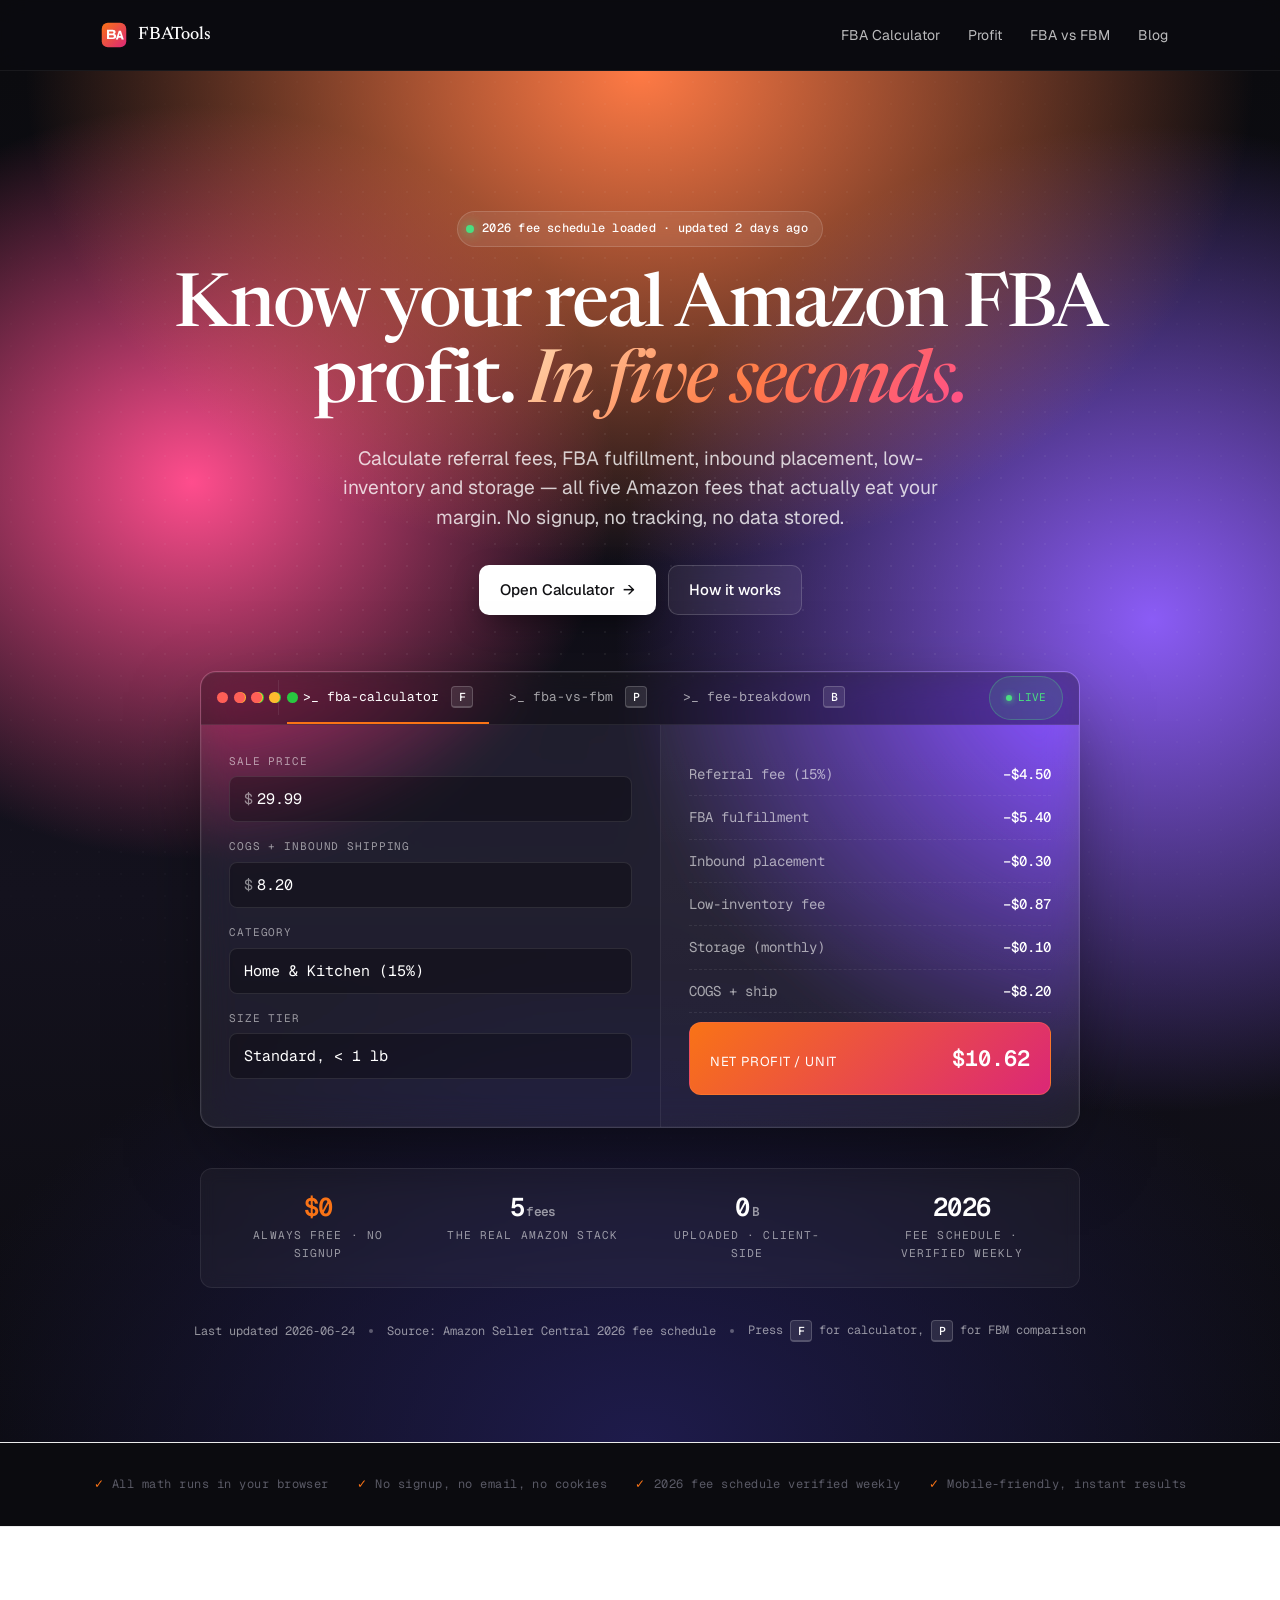
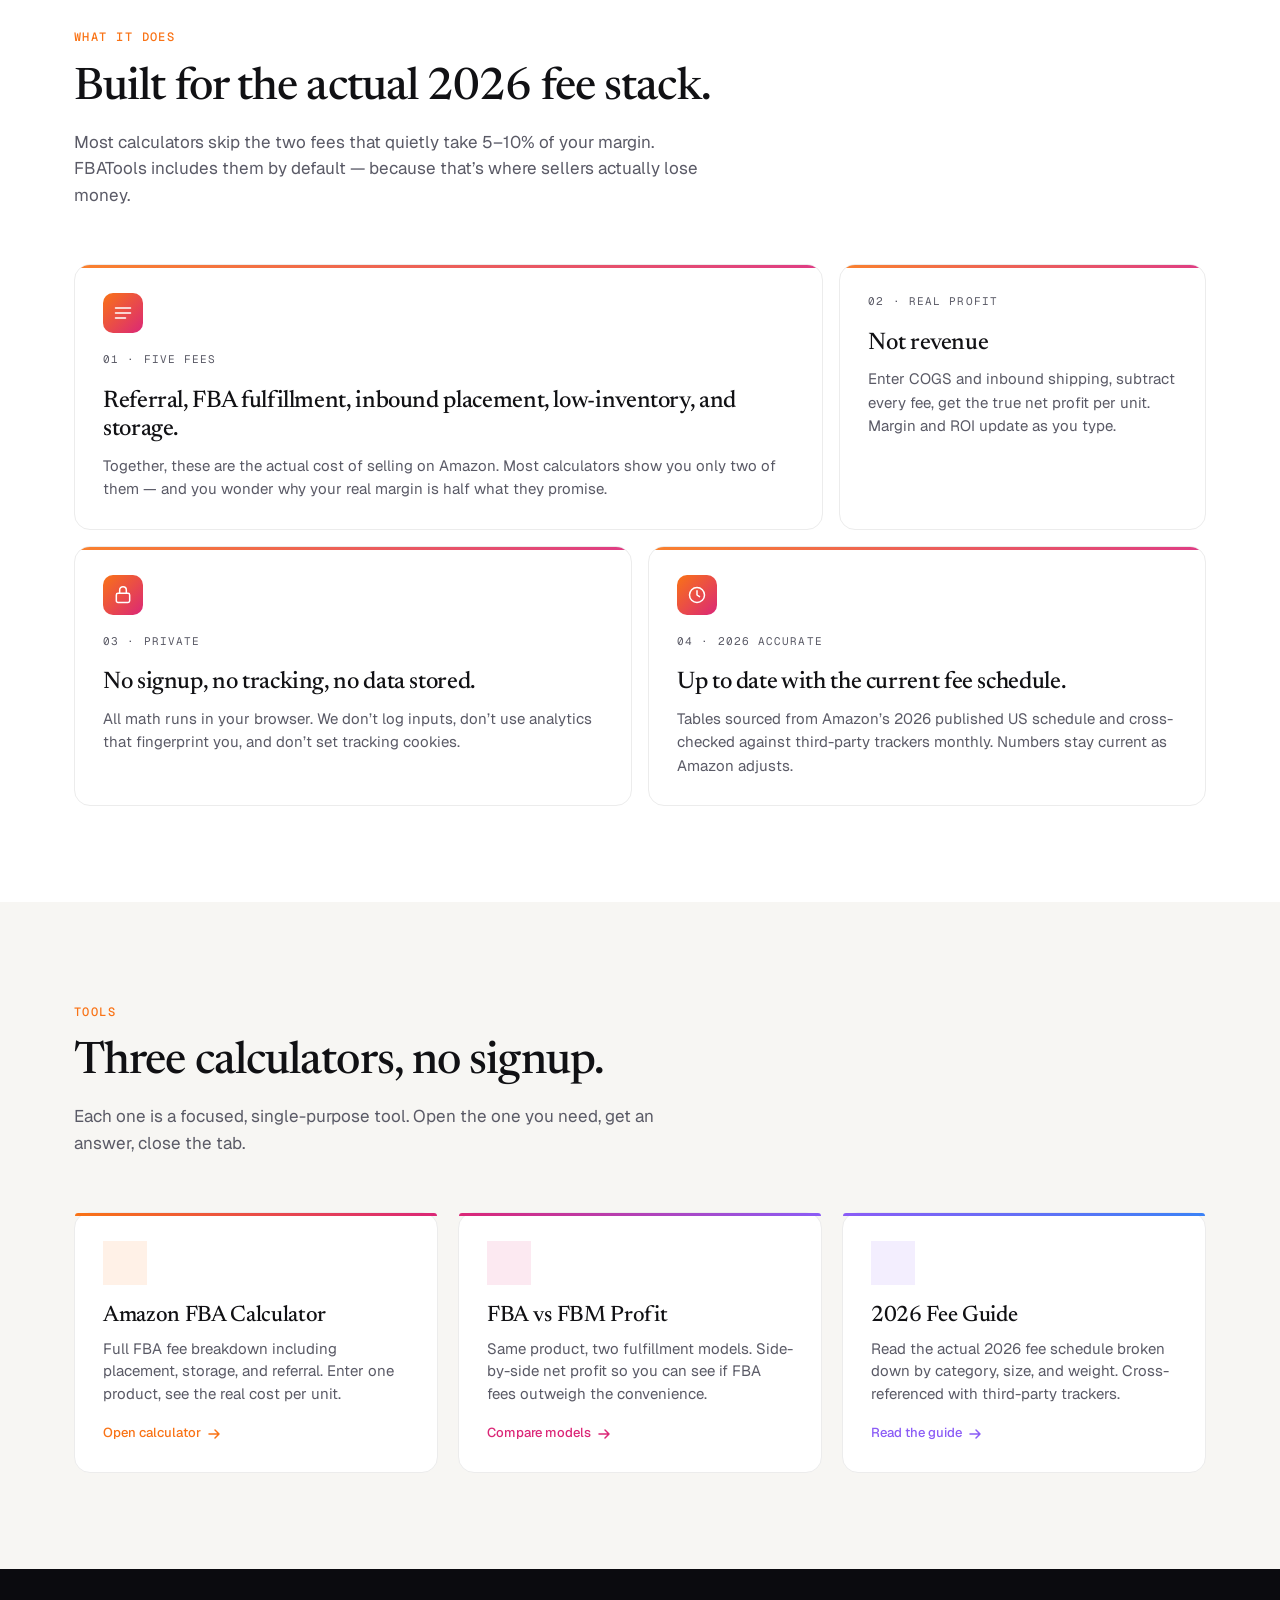
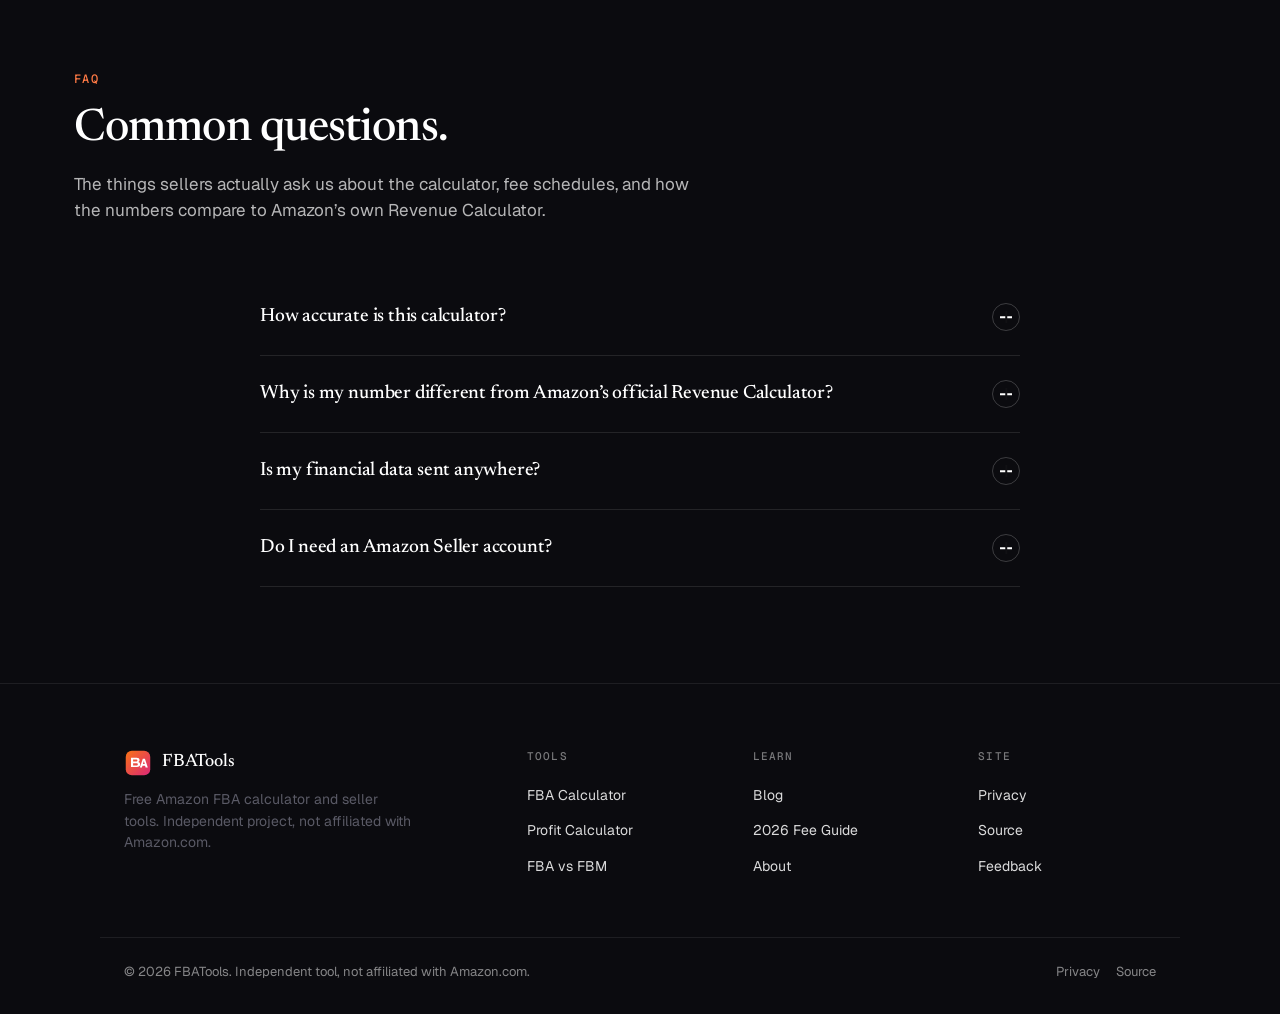
==== index.html @ 4d778ef4 "home v4: tabbed hero demo (F/P/B shortcuts), kbd badges, hero stats, hover tilt" ====
﻿<!doctype html>
<html lang="en">
<head>
<meta charset="utf-8" />
<meta name="viewport" content="width=device-width, initial-scale=1, viewport-fit=cover" />
<title>FBATools &mdash; Free Amazon FBA Calculator &amp; Seller Tools (2026)</title>
<meta name="description" content="Free Amazon FBA calculator for Amazon sellers. Calculate FBA fees, referral fees, placement fees, low-inventory fees, storage fees and net profit in seconds. Updated for 2026 fee rules." />
<meta name="keywords" content="amazon fba calculator, fba profit calculator, amazon seller fees, fba fee calculator, amazon referral fee, fba storage fee, fba inbound placement fee, fba low inventory fee, 2026" />
<link rel="canonical" href="https://fbatools.zh.kg/" />
<meta property="og:title" content="FBATools &mdash; Free Amazon FBA Calculator 2026" />
<meta property="og:description" content="Calculate FBA fees, referral fees, storage fees, profit margins and ROI. Updated for 2026." />
<meta property="og:type" content="website" />
<meta property="og:url" content="https://fbatools.zh.kg/" />
<meta property="og:site_name" content="FBATools" />
<meta name="twitter:card" content="summary_large_image" />
<link rel="icon" type="image/svg+xml" href="/assets/images/favicon.svg" />
<link rel="preconnect" href="https://fonts.googleapis.com" />
<link rel="preconnect" href="https://fonts.gstatic.com" crossorigin />
<link rel="stylesheet" href="https://fonts.googleapis.com/css2?family=Newsreader:ital,opsz,wght@0,6..72,400;0,6..72,500;0,6..72,600;1,6..72,400;1,6..72,500&family=Geist:wght@400;500;600&family=Geist+Mono:wght@400;500&display=swap" />
<link rel="stylesheet" href="/assets/css/site.css" />
<style>
  body.home {
    --brand-1: #F97316;
    --brand-2: #DB2777;
    --hero-glow-1: #FF7A45;
    --hero-glow-2: #FF4D8D;
    --hero-glow-3: #8B5CF6;
    --hero-glow-4: #1E1B4B;
  }
</style>
<script type="application/ld+json">
{
  "@context": "https://schema.org",
  "@type": "WebApplication",
  "name": "FBATools",
  "url": "https://fbatools.zh.kg/",
  "description": "Free Amazon FBA calculator and seller tools with 2026 fee rules.",
  "applicationCategory": "BusinessApplication",
  "operatingSystem": "Any",
  "offers": {"@type": "Offer", "price": "0", "priceCurrency": "USD"}
}
</script>
</head>
<body class="home">
<a class="skip-link" href="#main">Skip to main content</a>
<header class="site-header">
  <div class="container header-inner">
    <a href="/" class="logo">
      <img src="/assets/images/logo.svg" alt="" />
      <span>FBATools</span>
    </a>
    <nav class="main-nav" aria-label="Primary">
      <a href="/tools/fba-calculator/">FBA Calculator</a>
      <a href="/tools/profit-calculator/">Profit</a>
      <a href="/tools/fba-vs-fbm/">FBA vs FBM</a>
      <a href="/blog/">Blog</a>
    </nav>
  </div>
</header>

<main id="main">
<section class="hero-v3">
  <div class="container">
    <span class="hero-eyebrow"><span class="dot"></span> 2026 fee schedule loaded &middot; updated 2 days ago</span>
    <h1 class="hero-title">Know your real Amazon FBA profit. <em>In five seconds.</em></h1>
    <p class="hero-lede">Calculate referral fees, FBA fulfillment, inbound placement, low-inventory and storage &mdash; all five Amazon fees that actually eat your margin. No signup, no tracking, no data stored.</p>
    <div class="hero-cta-row">
      <a href="/tools/fba-calculator/" class="btn btn-primary">Open Calculator <span class="arr">&rarr;</span></a>
      <a href="#how-it-works" class="btn btn-ghost">How it works</a>
    </div>

    <div class="calc-window" role="region" aria-label="Amazon FBA calculator demo">
      <div class="demo-tabs-bar">
        <div class="demo-traffic" aria-hidden="true"><span></span><span></span><span></span></div>
        <button class="demo-tab is-active" data-tab="calc">
          <span>&gt;_</span> fba-calculator <span class="demo-tab-kbd"><span class="kbd">F</span></span>
        </button>
        <button class="demo-tab" data-tab="profit">
          <span>&gt;_</span> fba-vs-fbm <span class="demo-tab-kbd"><span class="kbd">P</span></span>
        </button>
        <button class="demo-tab" data-tab="fees">
          <span>&gt;_</span> fee-breakdown <span class="demo-tab-kbd"><span class="kbd">B</span></span>
        </button>
        <span class="demo-pill">LIVE</span>
      </div>

      <div class="demo-tabpanel is-active" data-panel="calc">
        <div class="calc-body">
          <div class="calc-inputs">
            <div class="calc-field">
              <label>Sale price</label>
              <div class="input"><span class="prefix">$</span><span>29.99</span></div>
            </div>
            <div class="calc-field">
              <label>COGS + inbound shipping</label>
              <div class="input"><span class="prefix">$</span><span>8.20</span></div>
            </div>
            <div class="calc-field">
              <label>Category</label>
              <div class="input"><span>Home &amp; Kitchen (15%)</span></div>
            </div>
            <div class="calc-field">
              <label>Size tier</label>
              <div class="input"><span>Standard, &lt; 1 lb</span></div>
            </div>
          </div>
          <div class="calc-results">
            <div class="calc-result-row"><span class="lbl">Referral fee (15%)</span><span class="val">&minus;$4.50</span></div>
            <div class="calc-result-row"><span class="lbl">FBA fulfillment</span><span class="val">&minus;$5.40</span></div>
            <div class="calc-result-row"><span class="lbl">Inbound placement</span><span class="val">&minus;$0.30</span></div>
            <div class="calc-result-row"><span class="lbl">Low-inventory fee</span><span class="val">&minus;$0.87</span></div>
            <div class="calc-result-row"><span class="lbl">Storage (monthly)</span><span class="val">&minus;$0.10</span></div>
            <div class="calc-result-row"><span class="lbl">COGS + ship</span><span class="val">&minus;$8.20</span></div>
            <div class="calc-result-row highlight"><span class="lbl">Net profit / unit</span><span class="val">$10.62</span></div>
          </div>
        </div>
      </div>

      <div class="demo-tabpanel" data-panel="profit" hidden>
        <div class="calc-body" style="grid-template-columns: 1fr 1fr;">
          <div style="padding:28px; background: rgba(0,0,0,0.3);">
            <div class="calc-field" style="margin-bottom:6px"><span style="color:#FF7A45;font-family:var(--font-mono);font-size:11px;text-transform:uppercase;letter-spacing:.08em">FBA Model</span></div>
            <div class="calc-result-row" style="border-color:rgba(255,255,255,0.08)"><span class="lbl">Total fees</span><span class="val">&minus;$11.17</span></div>
            <div class="calc-result-row"><span class="lbl">Net / unit</span><span class="val">$10.62</span></div>
            <div class="calc-result-row"><span class="lbl">Margin</span><span class="val">35.4%</span></div>
            <div class="calc-result-row"><span class="lbl">ROI</span><span class="val">130%</span></div>
            <div class="calc-result-row"><span class="lbl">Per month (100u)</span><span class="val">$1,062</span></div>
          </div>
          <div style="padding:28px; background: rgba(0,0,0,0.2);">
            <div class="calc-field" style="margin-bottom:6px"><span style="color:#60A5FA;font-family:var(--font-mono);font-size:11px;text-transform:uppercase;letter-spacing:.08em">FBM Model (you ship)</span></div>
            <div class="calc-result-row" style="border-color:rgba(255,255,255,0.08)"><span class="lbl">Referral fee (15%)</span><span class="val">&minus;$4.50</span></div>
            <div class="calc-result-row"><span class="lbl">Shipping (you)</span><span class="val">&minus;$3.20</span></div>
            <div class="calc-result-row"><span class="lbl">Net / unit</span><span class="val">$14.09</span></div>
            <div class="calc-result-row"><span class="lbl">Margin</span><span class="val">47.0%</span></div>
            <div class="calc-result-row"><span class="lbl">Per month (100u)</span><span class="val">$1,409</span></div>
          </div>
        </div>
      </div>

      <div class="demo-tabpanel" data-panel="fees" hidden>
        <div style="padding: 24px 28px; font-family: var(--font-mono); font-size: 13px; line-height: 1.8; color: #fff;">
<pre style="margin:0;color:#fff;font-family:var(--font-mono);font-size:13px;line-height:1.7"><span class="tok-com">// Amazon FBA fee stack 鈥?2026 US schedule</span>
<span class="tok-key">product</span>  = <span class="tok-str">"$29.99 standard-size home"</span>
<span class="tok-key">fees</span> = <span class="tok-pun">{</span>
  <span class="tok-key">referral</span>:        <span class="tok-fn">referral</span>(<span class="tok-num">0.15</span>, product),     <span class="tok-com"># 15% of total</span>
  <span class="tok-key">fulfillment</span>:     <span class="tok-fn">fba_fulfillment</span>(size, weight), <span class="tok-com"># by tier</span>
  <span class="tok-key">placement</span>:       <span class="tok-fn">inbound_placement</span>(fc),       <span class="tok-com"># partial = +fee</span>
  <span class="tok-key">low_inventory</span>:   <span class="tok-fn">lif</span>(days_of_cover),            <span class="tok-com"># &lt;28 days = +fee</span>
  <span class="tok-key">storage</span>:         <span class="tok-fn">monthly_storage</span>(cuft, month) <span class="tok-com"># Q4 peak rates</span>
<span class="tok-pun">}</span>

<span class="tok-com">// total = $11.17 &middot; includes the two fees most calculators miss</span>
<span class="tok-ok">&#10003; placement + low-inventory included by default</span>
<span class="tok-ok">&#10003; 2026 verified vs Amazon Seller Central</span>
<span class="tok-ok">&#10003; runs in your browser, no API call</span></pre>
        </div>
      </div>
    </div>

    <div class="hero-stats">
      <div class="hero-stat">
        <span class="n"><span class="accent">$0</span></span>
        <span class="l">always free &middot; no signup</span>
      </div>
      <div class="hero-stat">
        <span class="n">5<span class="unit">fees</span></span>
        <span class="l">the real Amazon stack</span>
      </div>
      <div class="hero-stat">
        <span class="n">0<span class="unit">B</span></span>
        <span class="l">uploaded &middot; client-side</span>
      </div>
      <div class="hero-stat">
        <span class="n">2026</span>
        <span class="l">fee schedule &middot; verified weekly</span>
      </div>
    </div>

    <p class="hero-meta">
      <span>Last updated 2026-06-24</span>
      <span class="dot-sep"></span>
      <span>Source: Amazon Seller Central 2026 fee schedule</span>
      <span class="dot-sep"></span>
      <span>Press <span class="kbd">F</span> for calculator, <span class="kbd">P</span> for FBM comparison</span>
    </p>
  </div>
</section>

<section class="trust-strip" aria-label="Why this calculator">
  <span><span class="check">&#10003;</span> All math runs in your browser</span>
  <span><span class="check">&#10003;</span> No signup, no email, no cookies</span>
  <span><span class="check">&#10003;</span> 2026 fee schedule verified weekly</span>
  <span><span class="check">&#10003;</span> Mobile-friendly, instant results</span>
</section>

<section class="home-section" id="how-it-works">
  <div class="container">
    <span class="section-eyebrow">What it does</span>
    <h2 class="section-title">Built for the actual 2026 fee stack.</h2>
    <p class="section-sub">Most calculators skip the two fees that quietly take 5&ndash;10% of your margin. FBATools includes them by default &mdash; because that&rsquo;s where sellers actually lose money.</p>
    <div class="bento-v3">
      <div class="bento-card span-4">
        <span class="card-edge" aria-hidden="true"></span>
        <div class="card-icon" aria-hidden="true">
          <svg viewBox="0 0 24 24" fill="none" stroke="currentColor" stroke-width="1.8" stroke-linecap="round" stroke-linejoin="round"><path d="M3 6h18M3 12h18M3 18h12"/></svg>
        </div>
        <span class="num">01 &middot; Five fees</span>
        <h3>Referral, FBA fulfillment, inbound placement, low-inventory, and storage.</h3>
        <p>Together, these are the actual cost of selling on Amazon. Most calculators show you only two of them &mdash; and you wonder why your real margin is half what they promise.</p>
      </div>
      <div class="bento-card span-2 card-short">
        <span class="card-edge" aria-hidden="true"></span>
        <span class="num">02 &middot; Real profit</span>
        <h3>Not revenue</h3>
        <p>Enter COGS and inbound shipping, subtract every fee, get the true net profit per unit. Margin and ROI update as you type.</p>
      </div>
      <div class="bento-card span-3">
        <span class="card-edge" aria-hidden="true"></span>
        <div class="card-icon" aria-hidden="true">
          <svg viewBox="0 0 24 24" fill="none" stroke="currentColor" stroke-width="1.8" stroke-linecap="round" stroke-linejoin="round"><rect x="4" y="10" width="16" height="11" rx="2"/><path d="M8 10V6a4 4 0 0 1 8 0v4"/></svg>
        </div>
        <span class="num">03 &middot; Private</span>
        <h3>No signup, no tracking, no data stored.</h3>
        <p>All math runs in your browser. We don&rsquo;t log inputs, don&rsquo;t use analytics that fingerprint you, and don&rsquo;t set tracking cookies.</p>
      </div>
      <div class="bento-card span-3">
        <span class="card-edge" aria-hidden="true"></span>
        <div class="card-icon" aria-hidden="true">
          <svg viewBox="0 0 24 24" fill="none" stroke="currentColor" stroke-width="1.8" stroke-linecap="round" stroke-linejoin="round"><path d="M21 12a9 9 0 0 1-9 9 9 9 0 0 1-9-9 9 9 0 0 1 9-9 9 9 0 0 1 9 9z"/><path d="M12 7v5l3 2"/></svg>
        </div>
        <span class="num">04 &middot; 2026 accurate</span>
        <h3>Up to date with the current fee schedule.</h3>
        <p>Tables sourced from Amazon&rsquo;s 2026 published US schedule and cross-checked against third-party trackers monthly. Numbers stay current as Amazon adjusts.</p>
      </div>
    </div>
  </div>
</section>

<section class="home-section alt" id="tools">
  <div class="container">
    <span class="section-eyebrow">Tools</span>
    <h2 class="section-title">Three calculators, no signup.</h2>
    <p class="section-sub">Each one is a focused, single-purpose tool. Open the one you need, get an answer, close the tab.</p>
    <div class="tools-v3">
      <a class="tool-v3" href="/tools/fba-calculator/" style="--tool-color:#F97316;--tool-tint:rgba(249,115,22,0.1);--tool-edge:linear-gradient(90deg,#F97316,#DB2777)">
        <div class="tool-icon" aria-hidden="true">
          <svg viewBox="0 0 24 24" fill="none" stroke="currentColor" stroke-width="1.8" stroke-linecap="round" stroke-linejoin="round"><rect x="3" y="3" width="18" height="18" rx="2"/><path d="M3 9h18M9 3v18"/></svg>
        </div>
        <h3>Amazon FBA Calculator</h3>
        <p>Full FBA fee breakdown including placement, storage, and referral. Enter one product, see the real cost per unit.</p>
        <span class="arrow">Open calculator <svg width="14" height="14" viewBox="0 0 14 14" fill="none" aria-hidden="true"><path d="M2 7h10M8 3l4 4-4 4" stroke="currentColor" stroke-width="1.5" stroke-linecap="round" stroke-linejoin="round"/></svg></span>
      </a>
      <a class="tool-v3" href="/tools/profit-calculator/" style="--tool-color:#DB2777;--tool-tint:rgba(219,39,119,0.1);--tool-edge:linear-gradient(90deg,#DB2777,#8B5CF6)">
        <div class="tool-icon" aria-hidden="true">
          <svg viewBox="0 0 24 24" fill="none" stroke="currentColor" stroke-width="1.8" stroke-linecap="round" stroke-linejoin="round"><path d="M3 17l6-6 4 4 8-8"/><path d="M14 7h7v7"/></svg>
        </div>
        <h3>FBA vs FBM Profit</h3>
        <p>Same product, two fulfillment models. Side-by-side net profit so you can see if FBA fees outweigh the convenience.</p>
        <span class="arrow">Compare models <svg width="14" height="14" viewBox="0 0 14 14" fill="none" aria-hidden="true"><path d="M2 7h10M8 3l4 4-4 4" stroke="currentColor" stroke-width="1.5" stroke-linecap="round" stroke-linejoin="round"/></svg></span>
      </a>
      <a class="tool-v3" href="/blog/amazon-fba-fees-2026/" style="--tool-color:#8B5CF6;--tool-tint:rgba(139,92,246,0.1);--tool-edge:linear-gradient(90deg,#8B5CF6,#3B82F6)">
        <div class="tool-icon" aria-hidden="true">
          <svg viewBox="0 0 24 24" fill="none" stroke="currentColor" stroke-width="1.8" stroke-linecap="round" stroke-linejoin="round"><path d="M2 3h20l-3 14H5L2 3zM2 3L1 1M10 11v4M14 11v4"/></svg>
        </div>
        <h3>2026 Fee Guide</h3>
        <p>Read the actual 2026 fee schedule broken down by category, size, and weight. Cross-referenced with third-party trackers.</p>
        <span class="arrow">Read the guide <svg width="14" height="14" viewBox="0 0 14 14" fill="none" aria-hidden="true"><path d="M2 7h10M8 3l4 4-4 4" stroke="currentColor" stroke-width="1.5" stroke-linecap="round" stroke-linejoin="round"/></svg></span>
      </a>
    </div>
  </div>
</section>

<section class="home-section dark" id="faq">
  <div class="container">
    <span class="section-eyebrow" style="color:#FF7A45">FAQ</span>
    <h2 class="section-title" style="color:#fff">Common questions.</h2>
    <p class="section-sub">The things sellers actually ask us about the calculator, fee schedules, and how the numbers compare to Amazon&rsquo;s own Revenue Calculator.</p>
    <div class="faq-v3">
      <details>
        <summary>How accurate is this calculator?<span class="sign" aria-hidden="true"></span></summary>
        <div class="answer">
          <p>Fee tables are sourced from Amazon&rsquo;s 2026 published US schedule (last verified Jan 15, 2026 against Amazon&rsquo;s own announcement, then cross-checked against FeeYield&rsquo;s June 27 update). Actual Amazon invoices can differ by roughly 2% due to dimensional-weight rounding, aged-inventory surcharges, removals, and category-specific overrides.</p>
        </div>
      </details>
      <details>
        <summary>Why is my number different from Amazon&rsquo;s official Revenue Calculator?<span class="sign" aria-hidden="true"></span></summary>
        <div class="answer">
          <p>Amazon&rsquo;s tool uses a simplified model that doesn&rsquo;t always include the Inbound Placement Fee or Low-Inventory Fee. Those two together can be $0.30&ndash;$0.70 per unit for low-stock standard-size items.</p>
        </div>
      </details>
      <details>
        <summary>Is my financial data sent anywhere?<span class="sign" aria-hidden="true"></span></summary>
        <div class="answer">
          <p>No. All calculations happen in your browser. We do not log inputs, do not use analytics that fingerprint you, and do not store cookies beyond what&rsquo;s strictly necessary to serve the page.</p>
        </div>
      </details>
      <details>
        <summary>Do I need an Amazon Seller account?<span class="sign" aria-hidden="true"></span></summary>
        <div class="answer">
          <p>No. Open the page and start calculating. No Amazon login, no FBATools account, no email required.</p>
        </div>
      </details>
    </div>
  </div>
</section>
</main>

<footer class="site-footer">
  <div class="footer-grid">
    <div class="footer-brand">
      <a class="logo" href="/">
        <img src="/assets/images/logo.svg" alt="" />
        <span>FBATools</span>
      </a>
      <p>Free Amazon FBA calculator and seller tools. Independent project, not affiliated with Amazon.com.</p>
    </div>
    <div class="footer-col">
      <h4>Tools</h4>
      <ul>
        <li><a href="/tools/fba-calculator/">FBA Calculator</a></li>
        <li><a href="/tools/profit-calculator/">Profit Calculator</a></li>
        <li><a href="/tools/fba-vs-fbm/">FBA vs FBM</a></li>
      </ul>
    </div>
    <div class="footer-col">
      <h4>Learn</h4>
      <ul>
        <li><a href="/blog/">Blog</a></li>
        <li><a href="/blog/amazon-fba-fees-2026/">2026 Fee Guide</a></li>
        <li><a href="/about/">About</a></li>
      </ul>
    </div>
    <div class="footer-col">
      <h4>Site</h4>
      <ul>
        <li><a href="/privacy/">Privacy</a></li>
        <li><a href="https://github.com/qq136692547-cmyk/fbatools-site">Source</a></li>
        <li><a href="https://github.com/qq136692547-cmyk/fbatools-site/issues">Feedback</a></li>
      </ul>
    </div>
  </div>
  <p class="copyright">
    <span>&copy; 2026 FBATools. Independent tool, not affiliated with Amazon.com.</span>
    <span class="links"><a href="/privacy/">Privacy</a><a href="https://github.com/qq136692547-cmyk/fbatools-site">Source</a></span>
  </p>
</footer>
<script>
(function(){
  // Tab switcher for the hero demo
  const tabs = document.querySelectorAll('.calc-window .demo-tab');
  const panels = document.querySelectorAll('.calc-window .demo-tabpanel');
  function activate(name) {
    tabs.forEach(t => { t.classList.toggle('is-active', t.dataset.tab === name); });
    panels.forEach(p => { const a = p.dataset.panel === name; p.classList.toggle('is-active', a); if (a) p.removeAttribute('hidden'); else p.setAttribute('hidden',''); });
  }
  tabs.forEach(t => t.addEventListener('click', () => activate(t.dataset.tab)));
  const map = { f:'calc', p:'profit', b:'fees' };
  document.addEventListener('keydown', e => {
    if (e.altKey || e.ctrlKey || e.metaKey) return;
    const tag = (e.target.tagName || '').toLowerCase();
    if (tag === 'input' || tag === 'textarea') return;
    const k = e.key.toLowerCase();
    if (map[k] && document.querySelector('.calc-window')) { activate(map[k]); e.preventDefault(); }
  });
})();
</script>
</body>
</html>
---- assets/css/site.css ----
﻿/* ============================================================
   FBATools / DengTTSTools shared stylesheet
   2026-06-26 v3 鈥?vivid gradient hero, glass calc window, color-edge tool cards
   ============================================================ */

:root {
  /* base typography + spacing (kept stable for subpages) */
  --bg:           #FBFBFA;
  --surface:      #FFFFFF;
  --surface-soft: #F7F6F3;
  --ink:          #2F3437;
  --ink-soft:     #787774;
  --ink-dim:      #B4B2AD;
  --line:         #EAEAEA;
  --line-soft:    #F0EFEC;
  --accent:       #111111;
  --accent-2:     #333333;

  --font-display: 'Newsreader', 'Lyon Text', 'Instrument Serif', Georgia, serif;
  --font-body:    'Geist', 'Inter Tight', -apple-system, BlinkMacSystemFont, 'Segoe UI', sans-serif;
  --font-mono:    'Geist Mono', 'JetBrains Mono', ui-monospace, 'SF Mono', Menlo, monospace;

  --r-sm: 4px;
  --r-md: 6px;
  --r-lg: 12px;

  --s-1: 4px; --s-2: 8px; --s-3: 12px; --s-4: 16px;
  --s-5: 24px; --s-6: 32px; --s-7: 48px; --s-8: 64px; --s-9: 96px; --s-10: 128px;

  --max-w: 1080px;
  --content-w: 720px;
}

/* ----- Home page theme overrides (gradient + dark hero) ----- */
body.home {
  --bg:           #0B0B0F;
  --surface:      #FFFFFF;
  --surface-soft: #F7F6F3;
  --ink:          #111114;
  --ink-soft:     #5A5A66;
  --ink-dim:      #9B9BAA;
  --line:         #ECECEC;
  --line-soft:    #F4F4F2;
  --accent:       #111114;
  --accent-2:     #333339;
  --font-display: 'Newsreader', 'Lyon Text', 'Instrument Serif', Georgia, serif;
  --font-body:    'Geist', 'Inter Tight', -apple-system, BlinkMacSystemFont, 'Segoe UI', sans-serif;
  --font-mono:    'Geist Mono', 'JetBrains Mono', ui-monospace, 'SF Mono', Menlo, monospace;
}

* { box-sizing: border-box; }
html, body { margin: 0; padding: 0; }
html {
  scroll-behavior: smooth;
  -webkit-text-size-adjust: 100%;
}
body {
  font-family: var(--font-body);
  font-size: 16px;
  line-height: 1.6;
  color: var(--ink);
  background: var(--bg);
  -webkit-font-smoothing: antialiased;
  -moz-osx-font-smoothing: grayscale;
  text-rendering: optimizeLegibility;
}
a {
  color: inherit;
  text-decoration: none;
  text-underline-offset: 3px;
  text-decoration-thickness: 1px;
  transition: color .15s ease;
}
a:hover { color: var(--accent); text-decoration: underline; text-decoration-color: var(--line); }
::selection { background: #111; color: #fff; }
body.home ::selection { background: #FF7A45; color: #fff; }
img, svg { display: block; max-width: 100%; height: auto; }

/* ---------- Skip link ---------- */
.skip-link {
  position: absolute;
  top: -40px;
  left: 16px;
  padding: 8px 14px;
  background: var(--accent);
  color: #fff;
  border-radius: var(--r-sm);
  font-size: 14px;
  z-index: 100;
  transition: top .15s ease;
}
.skip-link:focus { top: 16px; }

/* ---------- Layout ---------- */
.container {
  max-width: var(--max-w);
  margin: 0 auto;
  padding: 0 24px;
}
main { scroll-margin-top: 80px; }

/* ---------- Header ---------- */
.site-header {
  position: sticky;
  top: 0;
  z-index: 50;
  background: rgba(251, 251, 250, 0.85);
  -webkit-backdrop-filter: saturate(140%) blur(8px);
  backdrop-filter: saturate(140%) blur(8px);
  border-bottom: 1px solid var(--line-soft);
}
body.home .site-header {
  background: rgba(11, 11, 15, 0.55);
  border-bottom: 1px solid rgba(255, 255, 255, 0.06);
  -webkit-backdrop-filter: saturate(160%) blur(14px);
  backdrop-filter: saturate(160%) blur(14px);
}
.header-inner {
  display: flex;
  align-items: center;
  justify-content: space-between;
  padding: 18px 0;
}
body.home .header-inner { padding: 16px 0; }
.logo {
  display: inline-flex;
  align-items: center;
  gap: 10px;
  font-family: var(--font-display);
  font-weight: 500;
  font-size: 18px;
  letter-spacing: -0.01em;
  color: var(--ink);
}
body.home .logo { color: #fff; }
.logo img, .logo svg { width: 28px; height: 28px; border-radius: 7px; }
.main-nav {
  display: flex;
  gap: 4px;
  font-size: 14px;
}
.main-nav a {
  color: var(--ink-soft);
  padding: 8px 12px;
  border-radius: var(--r-sm);
  transition: color .15s ease, background .15s ease;
  text-decoration: none;
}
.main-nav a:hover {
  color: var(--ink);
  background: var(--surface-soft);
  text-decoration: none;
}
.main-nav a[aria-current="page"] {
  color: var(--ink);
  background: var(--surface-soft);
}
body.home .main-nav a { color: rgba(255, 255, 255, 0.72); }
body.home .main-nav a:hover { color: #fff; background: rgba(255, 255, 255, 0.08); }
body.home .main-nav a[aria-current="page"] { color: #fff; background: rgba(255, 255, 255, 0.1); }

@media (max-width: 640px) {
  .main-nav { gap: 0; }
  .main-nav a { padding: 6px 8px; font-size: 13px; }
  .header-inner { padding: 14px 0; }
}

/* ---------- Subpage primitives (about / blog / tools) ---------- */
.eyebrow {
  display: inline-flex;
  align-items: center;
  gap: 6px;
  font-family: var(--font-mono);
  font-size: 11px;
  font-weight: 500;
  text-transform: uppercase;
  letter-spacing: 0.08em;
  color: var(--tag-green-fg, #346538);
  background: var(--tag-green-bg, #EDF3EC);
  padding: 5px 10px;
  border-radius: 9999px;
  margin-bottom: var(--s-5);
}

/* ============================================================
   HOME PAGE 鈥?v3 vivid redesign
   ============================================================ */
body.home { color: #111114; overflow-x: hidden; }

/* ----- Home hero: vibrant gradient, centered text, glass calc preview ----- */
.hero-v3 {
  position: relative;
  padding: 140px 0 100px;
  color: #fff;
  text-align: center;
  isolation: isolate;
  overflow: hidden;
}
.hero-v3::before {
  content: "";
  position: absolute; inset: 0;
  z-index: -2;
  /* brand-driven gradient; sites override --hero-grad-1..4 */
  background:
    radial-gradient(80% 60% at 50% 0%, var(--hero-glow-1, #FF7A45) 0%, transparent 60%),
    radial-gradient(60% 50% at 15% 30%, var(--hero-glow-2, #FF4D8D) 0%, transparent 55%),
    radial-gradient(70% 60% at 90% 40%, var(--hero-glow-3, #8B5CF6) 0%, transparent 60%),
    radial-gradient(80% 50% at 50% 100%, var(--hero-glow-4, #1E1B4B) 0%, transparent 70%),
    linear-gradient(180deg, #0B0B0F 0%, #14121E 60%, #0B0B0F 100%);
}
.hero-v3::after {
  content: "";
  position: absolute; inset: 0;
  z-index: -1;
  background-image:
    radial-gradient(rgba(255, 255, 255, 0.06) 1px, transparent 1px);
  background-size: 22px 22px;
  mask-image: radial-gradient(ellipse 80% 60% at 50% 35%, #000 30%, transparent 80%);
  -webkit-mask-image: radial-gradient(ellipse 80% 60% at 50% 35%, #000 30%, transparent 80%);
  pointer-events: none;
}
.hero-v3 .container { max-width: 1180px; }

.hero-eyebrow {
  display: inline-flex;
  align-items: center;
  gap: 8px;
  padding: 7px 14px 7px 8px;
  border-radius: 9999px;
  background: rgba(255, 255, 255, 0.08);
  border: 1px solid rgba(255, 255, 255, 0.15);
  backdrop-filter: blur(10px);
  -webkit-backdrop-filter: blur(10px);
  font-family: var(--font-mono);
  font-size: 12px;
  font-weight: 500;
  color: #fff;
  letter-spacing: 0.02em;
}
.hero-eyebrow .dot {
  width: 8px; height: 8px; border-radius: 50%;
  background: #4ADE80;
  box-shadow: 0 0 12px #4ADE80;
}
.hero-title {
  font-family: var(--font-display);
  font-size: clamp(2.6rem, 6vw, 4.6rem);
  line-height: 1.04;
  letter-spacing: -0.025em;
  font-weight: 500;
  margin: 24px auto 0;
  max-width: 980px;
  color: #fff;
}
.hero-title em {
  font-style: italic;
  background: linear-gradient(135deg, #FFD1A8 0%, #FF7A45 50%, #FF4D8D 100%);
  -webkit-background-clip: text;
  background-clip: text;
  color: transparent;
}
.hero-lede {
  font-size: clamp(1.05rem, 1.6vw, 1.2rem);
  line-height: 1.55;
  color: rgba(255, 255, 255, 0.78);
  max-width: 640px;
  margin: 20px auto 0;
}
.hero-cta-row {
  display: flex;
  gap: 12px;
  justify-content: center;
  margin: 32px 0 56px;
  flex-wrap: wrap;
}

/* glass calculator preview window */
.calc-window {
  position: relative;
  max-width: 880px;
  margin: 0 auto;
  border-radius: 16px;
  background: rgba(255, 255, 255, 0.06);
  border: 1px solid rgba(255, 255, 255, 0.14);
  backdrop-filter: blur(18px) saturate(160%);
  -webkit-backdrop-filter: blur(18px) saturate(160%);
  box-shadow:
    0 30px 80px -20px rgba(0, 0, 0, 0.55),
    0 0 0 1px rgba(255, 255, 255, 0.04) inset,
    0 1px 0 rgba(255, 255, 255, 0.1) inset;
  overflow: hidden;
  text-align: left;
}
.calc-titlebar {
  display: flex;
  align-items: center;
  gap: 10px;
  padding: 12px 16px;
  background: rgba(0, 0, 0, 0.25);
  border-bottom: 1px solid rgba(255, 255, 255, 0.08);
}
.calc-titlebar .traffic {
  display: flex; gap: 6px;
}
.calc-titlebar .traffic span {
  width: 11px; height: 11px; border-radius: 50%;
  background: #FF5F57;
  box-shadow: 18px 0 0 #FEBC2E, 36px 0 0 #28C840;
}
.calc-titlebar .calc-name {
  font-family: var(--font-mono);
  font-size: 12px;
  color: rgba(255, 255, 255, 0.7);
  margin-left: 6px;
}
.calc-titlebar .calc-badge {
  margin-left: auto;
  font-family: var(--font-mono);
  font-size: 11px;
  color: #4ADE80;
  background: rgba(74, 222, 128, 0.12);
  border: 1px solid rgba(74, 222, 128, 0.25);
  padding: 3px 8px;
  border-radius: 9999px;
}
.calc-body {
  display: grid;
  grid-template-columns: 1.1fr 1fr;
  gap: 0;
}
@media (max-width: 720px) {
  .calc-body { grid-template-columns: 1fr; }
}
.calc-inputs,
.calc-results {
  padding: 28px 28px 32px;
}
.calc-inputs { border-right: 1px solid rgba(255, 255, 255, 0.08); }
@media (max-width: 720px) {
  .calc-inputs { border-right: 0; border-bottom: 1px solid rgba(255, 255, 255, 0.08); }
}
.calc-field { margin-bottom: 16px; }
.calc-field label {
  display: block;
  font-family: var(--font-mono);
  font-size: 11px;
  text-transform: uppercase;
  letter-spacing: 0.08em;
  color: rgba(255, 255, 255, 0.55);
  margin-bottom: 6px;
}
.calc-field .input {
  display: flex; align-items: center;
  background: rgba(0, 0, 0, 0.3);
  border: 1px solid rgba(255, 255, 255, 0.1);
  border-radius: 8px;
  padding: 10px 14px;
  font-family: var(--font-mono);
  font-size: 15px;
  color: #fff;
}
.calc-field .input .prefix { color: rgba(255, 255, 255, 0.5); margin-right: 4px; }

.calc-results {
  display: flex; flex-direction: column;
  background: linear-gradient(180deg, rgba(255, 255, 255, 0.04) 0%, rgba(255, 255, 255, 0.01) 100%);
}
.calc-result-row {
  display: flex; justify-content: space-between; align-items: baseline;
  padding: 10px 0;
  border-bottom: 1px dashed rgba(255, 255, 255, 0.08);
  font-family: var(--font-mono);
  font-size: 14px;
}
.calc-result-row:last-child { border-bottom: 0; }
.calc-result-row .lbl { color: rgba(255, 255, 255, 0.6); }
.calc-result-row .val { color: #fff; font-weight: 500; }
.calc-result-row.highlight {
  margin-top: auto;
  padding: 18px 20px;
  border-radius: 12px;
  background: linear-gradient(135deg, rgba(255, 122, 69, 0.18), rgba(255, 77, 141, 0.18));
  border: 1px solid rgba(255, 122, 69, 0.4);
  font-size: 16px;
}
.calc-result-row.highlight .lbl { color: #FFD1A8; font-family: var(--font-body); font-size: 13px; text-transform: uppercase; letter-spacing: 0.06em; }
.calc-result-row.highlight .val { color: #fff; font-size: 22px; font-weight: 600; }

.hero-meta {
  margin: 32px 0 0;
  display: inline-flex; gap: 14px; align-items: center;
  font-family: var(--font-mono);
  font-size: 12px;
  color: rgba(255, 255, 255, 0.55);
  flex-wrap: wrap;
  justify-content: center;
}
.hero-meta .dot-sep { width: 4px; height: 4px; border-radius: 50%; background: rgba(255, 255, 255, 0.3); }

/* ----- Buttons (vivid) ----- */
.btn {
  display: inline-flex;
  align-items: center;
  gap: 8px;
  padding: 12px 20px;
  border-radius: 10px;
  font-family: var(--font-body);
  font-size: 15px;
  font-weight: 500;
  text-decoration: none;
  transition: transform .15s ease, box-shadow .15s ease, background .15s ease, color .15s ease;
  border: 1px solid transparent;
  cursor: pointer;
}
.btn .arr { transition: transform .2s ease; }
.btn:hover .arr { transform: translateX(3px); }

.btn-primary {
  background: #fff;
  color: #111114;
  box-shadow: 0 10px 30px -8px rgba(0, 0, 0, 0.5), 0 0 0 1px rgba(255, 255, 255, 0.5) inset;
}
.btn-primary:hover {
  background: #fff;
  color: #111114;
  text-decoration: none;
  transform: translateY(-1px);
  box-shadow: 0 14px 36px -8px rgba(0, 0, 0, 0.6), 0 0 0 1px rgba(255, 255, 255, 0.5) inset;
}
.btn-ghost {
  background: rgba(255, 255, 255, 0.06);
  color: #fff;
  border-color: rgba(255, 255, 255, 0.16);
  backdrop-filter: blur(8px);
}
.btn-ghost:hover {
  background: rgba(255, 255, 255, 0.12);
  color: #fff;
  text-decoration: none;
  border-color: rgba(255, 255, 255, 0.24);
}

/* ----- Home sections ----- */
.home-section {
  padding: 96px 0;
  background: #FFFFFF;
}
.home-section.alt { background: #F7F6F3; }
.home-section.dark { background: #0B0B0F; color: #fff; }
.home-section .container { max-width: 1180px; }

.section-eyebrow {
  display: inline-block;
  font-family: var(--font-mono);
  font-size: 12px;
  font-weight: 500;
  text-transform: uppercase;
  letter-spacing: 0.12em;
  color: var(--brand-1, #F97316);
  margin-bottom: 16px;
}
.section-title {
  font-family: var(--font-display);
  font-size: clamp(2rem, 3.6vw, 2.8rem);
  line-height: 1.1;
  letter-spacing: -0.02em;
  font-weight: 500;
  margin: 0 0 16px;
  max-width: 720px;
}
.section-sub {
  font-size: 17px;
  line-height: 1.55;
  color: var(--ink-soft);
  max-width: 640px;
  margin: 0 0 56px;
}
.home-section.dark .section-title { color: #FFFFFF; }
.home-section.dark .section-sub { color: rgba(255, 255, 255, 0.7); }

/* ----- Bento: gapless color-edge grid ----- */
.bento-v3 {
  display: grid;
  grid-template-columns: repeat(6, 1fr);
  grid-auto-flow: dense;
  gap: 16px;
}
@media (max-width: 900px) {
  .bento-v3 { grid-template-columns: repeat(2, 1fr); }
}
.bento-card {
  position: relative;
  padding: 28px;
  background: #fff;
  border-radius: 16px;
  border: 1px solid var(--line);
  overflow: hidden;
  transition: transform .2s ease, box-shadow .2s ease, border-color .2s ease;
  min-height: 240px;
  display: flex; flex-direction: column;
}.bento-card.card-short { min-height: 200px; }
.bento-card:hover {
  transform: translateY(-2px);
  box-shadow: 0 18px 40px -16px rgba(15, 15, 30, 0.18);
  border-color: transparent;
}
.bento-card.span-4 { grid-column: span 4; }
.bento-card.span-3 { grid-column: span 3; }
.bento-card.span-2 { grid-column: span 2; }
@media (max-width: 900px) {
  .bento-card.span-4,
  .bento-card.span-3,
  .bento-card.span-2 { grid-column: span 2; }
}
.bento-card .num {
  font-family: var(--font-mono);
  font-size: 11px;
  text-transform: uppercase;
  letter-spacing: 0.1em;
  color: var(--ink-soft);
  margin-bottom: 18px;
}
.bento-card h3 { color: #111114; }
.bento-card h3 {
  font-family: var(--font-display);
  font-size: 1.5rem;
  line-height: 1.2;
  letter-spacing: -0.015em;
  font-weight: 500;
  margin: 0 0 10px;
  color: var(--ink);
}
.bento-card p {
  font-size: 15px;
  line-height: 1.55;
  color: var(--ink-soft);
  margin: 0;
}
.bento-card .card-edge {
  position: absolute; top: 0; left: 0; right: 0; height: 3px;
  background: linear-gradient(90deg, var(--brand-1, #F97316), var(--brand-2, #DB2777));
  opacity: 0.9;
}
.bento-card .card-icon {
  width: 40px; height: 40px;
  border-radius: 10px;
  background: linear-gradient(135deg, var(--brand-1, #F97316), var(--brand-2, #DB2777));
  display: flex; align-items: center; justify-content: center;
  color: #fff;
  margin-bottom: 18px;
}
.bento-card .card-icon svg { width: 20px; height: 20px; }

/* ----- Tool cards grid (color edge variant) ----- */
.tools-v3 {
  display: grid;
  grid-template-columns: repeat(3, 1fr);
  gap: 20px;
}
@media (max-width: 900px) {
  .tools-v3 { grid-template-columns: repeat(2, 1fr); }
}
@media (max-width: 600px) {
  .tools-v3 { grid-template-columns: 1fr; }
}
.tool-v3 {
  position: relative;
  display: flex; flex-direction: column;
  padding: 28px;
  background: #fff;
  border: 1px solid var(--line);
  border-radius: 16px;
  text-decoration: none;
  color: inherit;
  transition: all .2s ease;
  min-height: 240px;
}
.tool-v3::before {
  content: "";
  position: absolute; top: 0; left: 0; right: 0; height: 3px;
  background: var(--tool-edge, linear-gradient(90deg, #F97316, #DB2777));
  border-radius: 16px 16px 0 0;
}
.tool-v3:hover {
  text-decoration: none;
  transform: translateY(-3px);
  box-shadow: 0 24px 50px -20px rgba(15, 15, 30, 0.22);
  border-color: transparent;
}
.tool-v3 .tool-icon {
  width: 44px; height: 44px;
  border-radius: 11px;
  background: var(--tool-tint, rgba(249, 115, 22, 0.1));
  color: var(--tool-color, #F97316);
  display: flex; align-items: center; justify-content: center;
  margin-bottom: 18px;
}
.tool-v3 .tool-icon svg { width: 22px; height: 22px; }
.tool-v3 h3 {
  font-family: var(--font-display);
  font-size: 1.4rem;
  line-height: 1.2;
  letter-spacing: -0.015em;
  font-weight: 500;
  margin: 0 0 8px;
  color: var(--ink);
}
.tool-v3 p {
  font-size: 15px;
  line-height: 1.5;
  color: var(--ink-soft);
  margin: 0 0 18px;
  flex: 1;
}
.tool-v3 .arrow {
  display: inline-flex; align-items: center; gap: 6px;
  font-size: 13px; font-weight: 500;
  color: var(--tool-color, #F97316);
}
.tool-v3 .arrow svg { transition: transform .2s ease; }
.tool-v3:hover .arrow svg { transform: translateX(4px); }

/* ----- FAQ (clean accordion) ----- */
.faq-v3 {
  max-width: 760px;
  margin: 0 auto;
}
.faq-v3 details {
  border-bottom: 1px solid var(--line);
}
.faq-v3 summary {
  list-style: none;
  cursor: pointer;
  padding: 24px 0;
  display: flex; justify-content: space-between; align-items: center; gap: 24px;
  font-family: var(--font-display);
  font-size: 1.2rem;
  line-height: 1.3;
  letter-spacing: -0.01em;
  font-weight: 500;
  color: var(--ink);
  transition: color .15s ease;
}
.faq-v3 summary::-webkit-details-marker { display: none; }
.faq-v3 summary:hover { color: var(--brand-1, #F97316); }
.faq-v3 summary .sign {
  width: 28px; height: 28px;
  flex-shrink: 0;
  position: relative;
  border: 1px solid var(--line);
  border-radius: 50%;
  transition: all .2s ease;
}
.faq-v3 summary .sign::before,
.faq-v3 summary .sign::after {
  content: "";
  position: absolute;
  background: var(--ink);
  transition: transform .25s ease;
}
.faq-v3 summary .sign::before {
  top: 50%; left: 7px; right: 7px;
  height: 1.5px;
  transform: translateY(-50%);
}
.faq-v3 summary .sign::after {
  left: 50%; top: 7px; bottom: 7px;
  width: 1.5px;
  transform: translateX(-50%);
}
.faq-v3 details[open] summary .sign::after { transform: translateX(-50%) scaleY(0); }
.faq-v3 details[open] summary .sign { background: var(--brand-1, #F97316); border-color: var(--brand-1, #F97316); }
.faq-v3 details[open] summary .sign::before { background: #fff; }
.faq-v3 .answer {
  padding: 0 0 24px;
  font-size: 15px;
  line-height: 1.65;
  color: var(--ink-soft);
  max-width: 64ch;
}
.home-section.dark .faq-v3 summary { color: #fff; }
.home-section.dark .faq-v3 summary .sign { border-color: rgba(255, 255, 255, 0.2); }
.home-section.dark .faq-v3 summary .sign::before { background: #fff; }
.home-section.dark .faq-v3 details { border-color: rgba(255, 255, 255, 0.1); }
.home-section.dark .faq-v3 .answer { color: rgba(255, 255, 255, 0.7); }

/* ----- Trust strip (subtle) ----- */
.trust-strip {
  display: flex; gap: 28px; flex-wrap: wrap;
  align-items: center; justify-content: center;
  padding: 32px 0;
  border-top: 1px solid var(--line);
  border-bottom: 1px solid var(--line);
  font-family: var(--font-mono);
  font-size: 12px;
  color: var(--ink-soft);
  letter-spacing: 0.04em;
}
.trust-strip span { display: inline-flex; align-items: center; gap: 8px; }
.trust-strip .check { color: var(--brand-1, #F97316); }

/* ---------- Footer (kept from before) ---------- */
.site-footer {
  border-top: 1px solid var(--line);
  margin-top: 0;
  padding: var(--s-8) 0 var(--s-6);
  background: var(--surface-soft);
}
body.home .site-footer { background: #0B0B0F; color: rgba(255, 255, 255, 0.6); border-top: 1px solid rgba(255, 255, 255, 0.08); }
.footer-grid {
  max-width: var(--max-w);
  margin: 0 auto;
  padding: 0 24px var(--s-7);
  display: grid;
  grid-template-columns: 2fr 1fr 1fr 1fr;
  gap: var(--s-7);
}
@media (max-width: 720px) {
  .footer-grid { grid-template-columns: 1fr 1fr; gap: var(--s-5); }
}
@media (max-width: 480px) {
  .footer-grid { grid-template-columns: 1fr; }
}
.footer-brand .logo { margin-bottom: var(--s-3); color: var(--ink); }
body.home .footer-brand .logo { color: #fff; }
.footer-brand p {
  font-size: 14px;
  color: var(--ink-soft);
  margin: 0;
  max-width: 32ch;
  line-height: 1.55;
}
.footer-col h4 {
  font-family: var(--font-mono);
  font-size: 11px;
  text-transform: uppercase;
  letter-spacing: 0.1em;
  color: var(--ink-soft);
  margin: 0 0 var(--s-4);
  font-weight: 500;
}
body.home .footer-col h4 { color: rgba(255, 255, 255, 0.45); }
.footer-col ul { list-style: none; padding: 0; margin: 0; }
.footer-col li { margin-bottom: 10px; }
.footer-col a { font-size: 14px; color: var(--ink); text-decoration: none; }
.footer-col a:hover { color: var(--accent); text-decoration: underline; text-decoration-color: var(--line); }
body.home .footer-col a { color: rgba(255, 255, 255, 0.85); }
body.home .footer-col a:hover { color: #fff; }
.copyright {
  max-width: var(--max-w);
  margin: 0 auto;
  padding: var(--s-5) 24px 0;
  border-top: 1px solid var(--line);
  font-size: 13px;
  color: var(--ink-soft);
  display: flex;
  justify-content: space-between;
  flex-wrap: wrap;
  gap: 12px;
}
body.home .copyright { border-top: 1px solid rgba(255, 255, 255, 0.08); color: rgba(255, 255, 255, 0.5); }
.copyright .links { display: flex; gap: 16px; }
.copyright .links a { color: var(--ink-soft); }
.copyright .links a:hover { color: var(--ink); }
body.home .copyright .links a { color: rgba(255, 255, 255, 0.5); }
body.home .copyright .links a:hover { color: #fff; }

/* ---------- Print ---------- */
@media print {
  body { background: #fff; color: #000; }
  .site-header, .site-footer, .skip-link, .cta-row { display: none; }
  a { color: #000; text-decoration: underline; }
}

/* ---------- Reduced motion ---------- */
@media (prefers-reduced-motion: reduce) {
  *, *::before, *::after { animation: none !important; transition: none !important; }
  html { scroll-behavior: auto; }
}

/* ---------- Focus ---------- */
:focus-visible {
  outline: 2px solid var(--ink);
  outline-offset: 2px;
  border-radius: 2px;
}
body.home :focus-visible { outline-color: #fff; }


/* ============================================================
   v3 ADDITIVE 鈥?hero stats, kbd, hover tilt, tab demo upgrade
   Keeps all existing classes intact.
   ============================================================ */

/* kbd badge */
.kbd {
  display: inline-flex; align-items: center; justify-content: center;
  min-width: 22px; height: 22px; padding: 0 6px;
  font-family: var(--font-mono);
  font-size: .72rem; font-weight: 500;
  color: #fff;
  background: rgba(255, 255, 255, 0.1);
  border: 1px solid rgba(255, 255, 255, 0.18);
  border-bottom-width: 2px;
  border-radius: 4px;
  vertical-align: middle;
  line-height: 1;
}

/* hero stats row */
.hero-stats {
  display: flex; flex-wrap: wrap; gap: 36px;
  margin: 40px 0 0;
  padding: 24px 28px;
  background: rgba(255, 255, 255, 0.04);
  border: 1px solid rgba(255, 255, 255, 0.08);
  border-radius: 12px;
  max-width: 880px; margin-left: auto; margin-right: auto;
  font-family: var(--font-mono);
  backdrop-filter: blur(8px);
}
.hero-stat { flex: 1; min-width: 120px; }
.hero-stat .n {
  font-size: 1.6rem; font-weight: 600; color: #fff;
  display: block; line-height: 1.1;
  letter-spacing: -0.02em;
}
.hero-stat .n .unit { font-size: .8rem; color: rgba(255,255,255,0.55); margin-left: 2px; }
.hero-stat .l {
  font-size: .7rem; color: rgba(255,255,255,0.55);
  letter-spacing: .1em; text-transform: uppercase;
  margin-top: 6px; display: block;
}
.hero-stat .accent { color: var(--brand-1, #F97316); }

/* upgrade calc-window to be a tabbed demo */
.demo-tabs-bar {
  display: flex; align-items: center;
  background: rgba(0, 0, 0, 0.35);
  border-bottom: 1px solid rgba(255, 255, 255, 0.08);
  padding: 0 16px 0 16px;
  gap: 4px;
}
.demo-tabs-bar .demo-traffic {
  display: flex; gap: 6px;
  padding: 12px 16px 12px 0;
  margin-right: 4px;
  border-right: 1px solid rgba(255, 255, 255, 0.08);
}
.demo-tabs-bar .demo-traffic span {
  width: 11px; height: 11px; border-radius: 50%;
  background: #FF5F57;
  box-shadow: 18px 0 0 #FEBC2E, 36px 0 0 #28C840;
}
.demo-tab {
  display: inline-flex; align-items: center; gap: 8px;
  padding: 14px 16px;
  background: transparent;
  border: 0;
  border-bottom: 2px solid transparent;
  font-family: var(--font-mono);
  font-size: 13px;
  color: rgba(255, 255, 255, 0.6);
  cursor: pointer;
  white-space: nowrap;
  transition: color .12s ease, border-color .12s ease;
}
.demo-tab:hover { color: rgba(255, 255, 255, 0.9); }
.demo-tab.is-active {
  color: #fff;
  border-bottom-color: var(--brand-1, #F97316);
}
.demo-tab .demo-tab-kbd { color: rgba(255, 255, 255, 0.35); margin-left: 4px; font-size: 11px; }
.demo-tabpanel { display: none; }
.demo-tabpanel.is-active { display: block; animation: tabfade .25s ease; }
@keyframes tabfade { from { opacity: 0; transform: translateY(4px); } to { opacity: 1; transform: none; } }

.demo-pill {
  display: inline-flex; align-items: center; gap: 6px;
  padding: 3px 8px;
  background: rgba(74, 222, 128, 0.12);
  border: 1px solid rgba(74, 222, 128, 0.3);
  color: #4ADE80;
  border-radius: 9999px;
  font-family: var(--font-mono);
  font-size: 11px;
  margin-left: auto;
  padding: 12px 16px;
}
.demo-pill::before {
  content: ''; width: 6px; height: 6px; border-radius: 50%;
  background: #4ADE80; box-shadow: 0 0 6px #4ADE80;
  animation: pulse 1.6s ease-in-out infinite;
}
@keyframes pulse { 0%, 100% { opacity: 1; } 50% { opacity: .35; } }

/* code highlighting tokens for the demo */
.tok-str { color: #FFD1A8; }
.tok-num { color: #60A5FA; }
.tok-key { color: #C084FC; }
.tok-com { color: rgba(255, 255, 255, 0.4); font-style: italic; }
.tok-bool { color: #F472B6; }
.tok-pun { color: rgba(255, 255, 255, 0.6); }
.tok-fn  { color: #FBBF24; }
.tok-ok  { color: #4ADE80; font-weight: 600; }

/* tool-v3 hover tilt */
.tool-v3 { transform-style: preserve-3d; }
.tool-v3:hover { transform: translateY(-4px) rotateX(1.5deg); }

/* calculator result highlight with gradient */
.calc-result-row.highlight {
  background: linear-gradient(135deg, var(--brand-1, #F97316), var(--brand-2, #DB2777));
  color: #fff;
}
.calc-result-row.highlight .lbl,
.calc-result-row.highlight .val { color: #fff; }

/* make bento cards feel more "alive" on hover */
.bento-card { transform-style: preserve-3d; transition: transform .25s ease, box-shadow .25s ease, border-color .25s ease; }
.bento-card:hover { transform: translateY(-3px) rotateX(1deg); }

/* big stat counter on hover */
.bento-card .stat-big {
  display: block;
  font-family: var(--font-mono);
  font-size: 2.4rem;
  font-weight: 600;
  color: var(--brand-1, #F97316);
  line-height: 1;
  margin-bottom: 12px;
  letter-spacing: -0.02em;
}
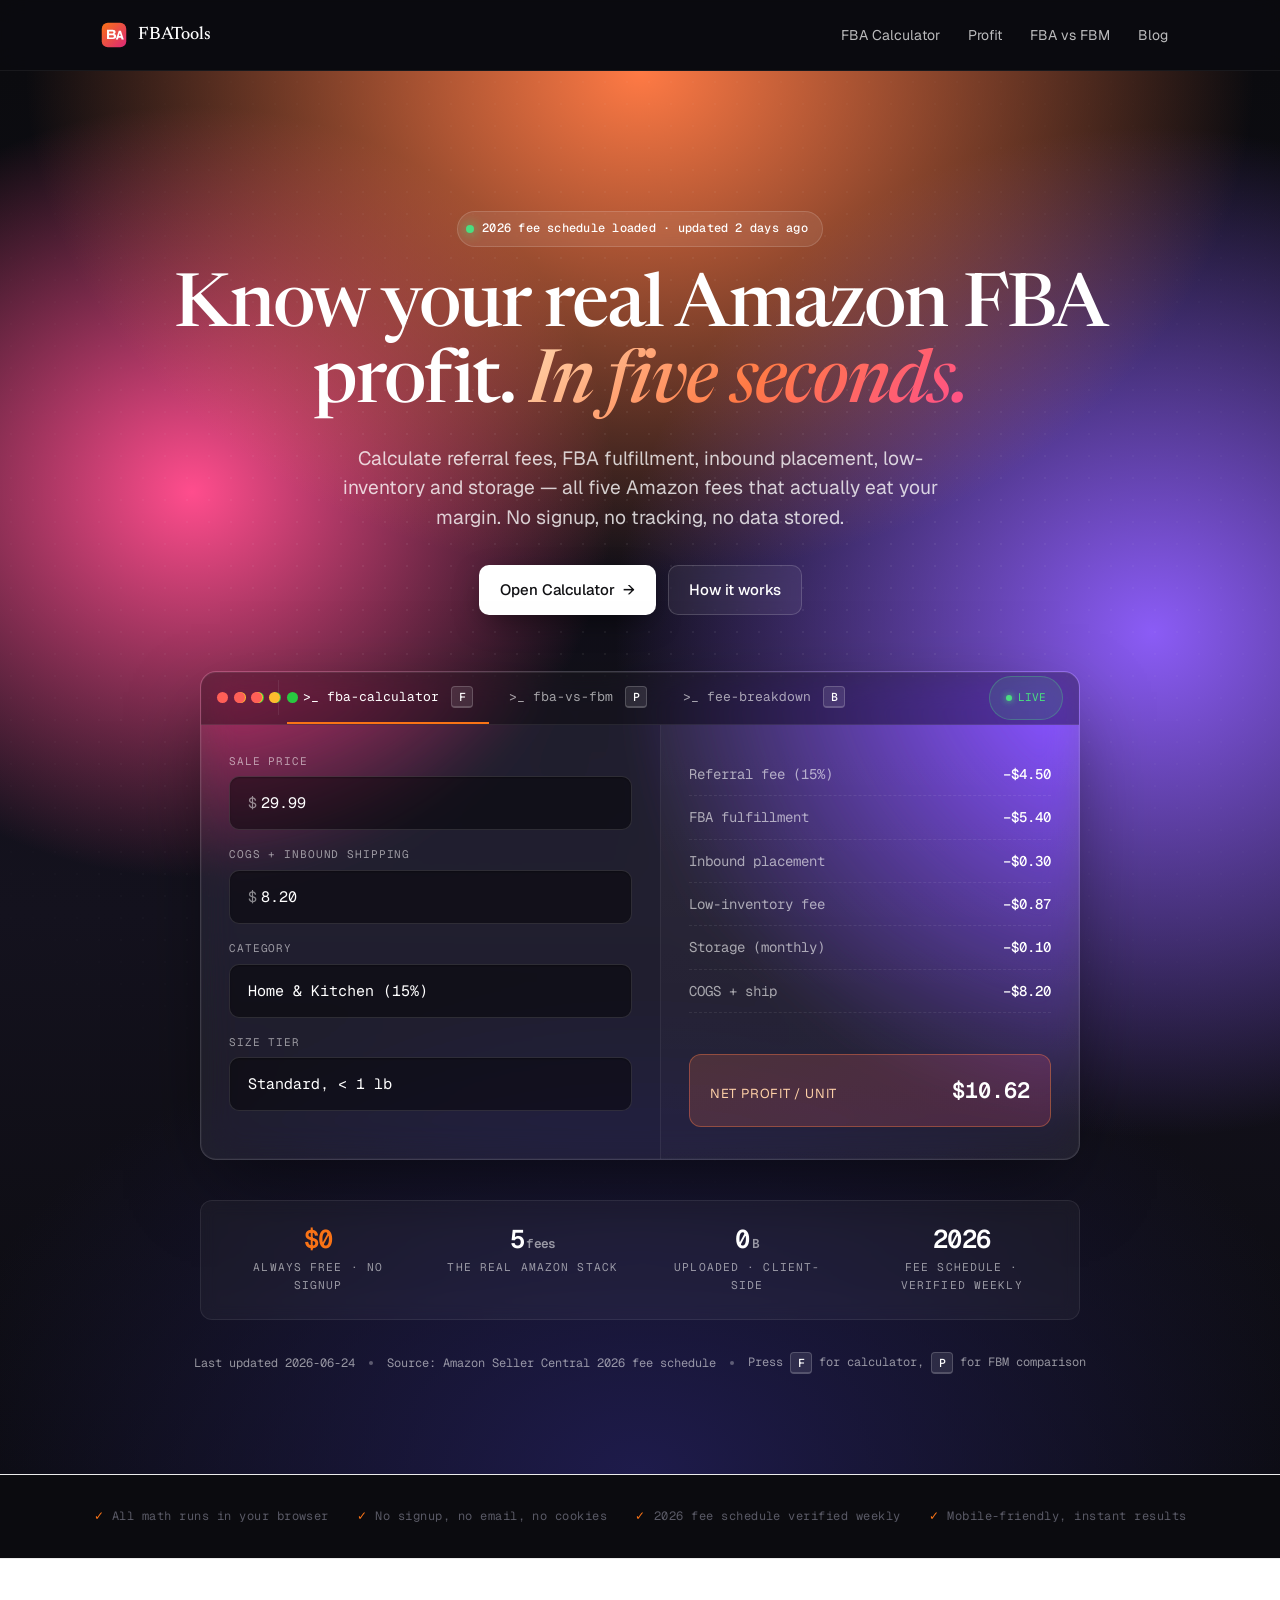
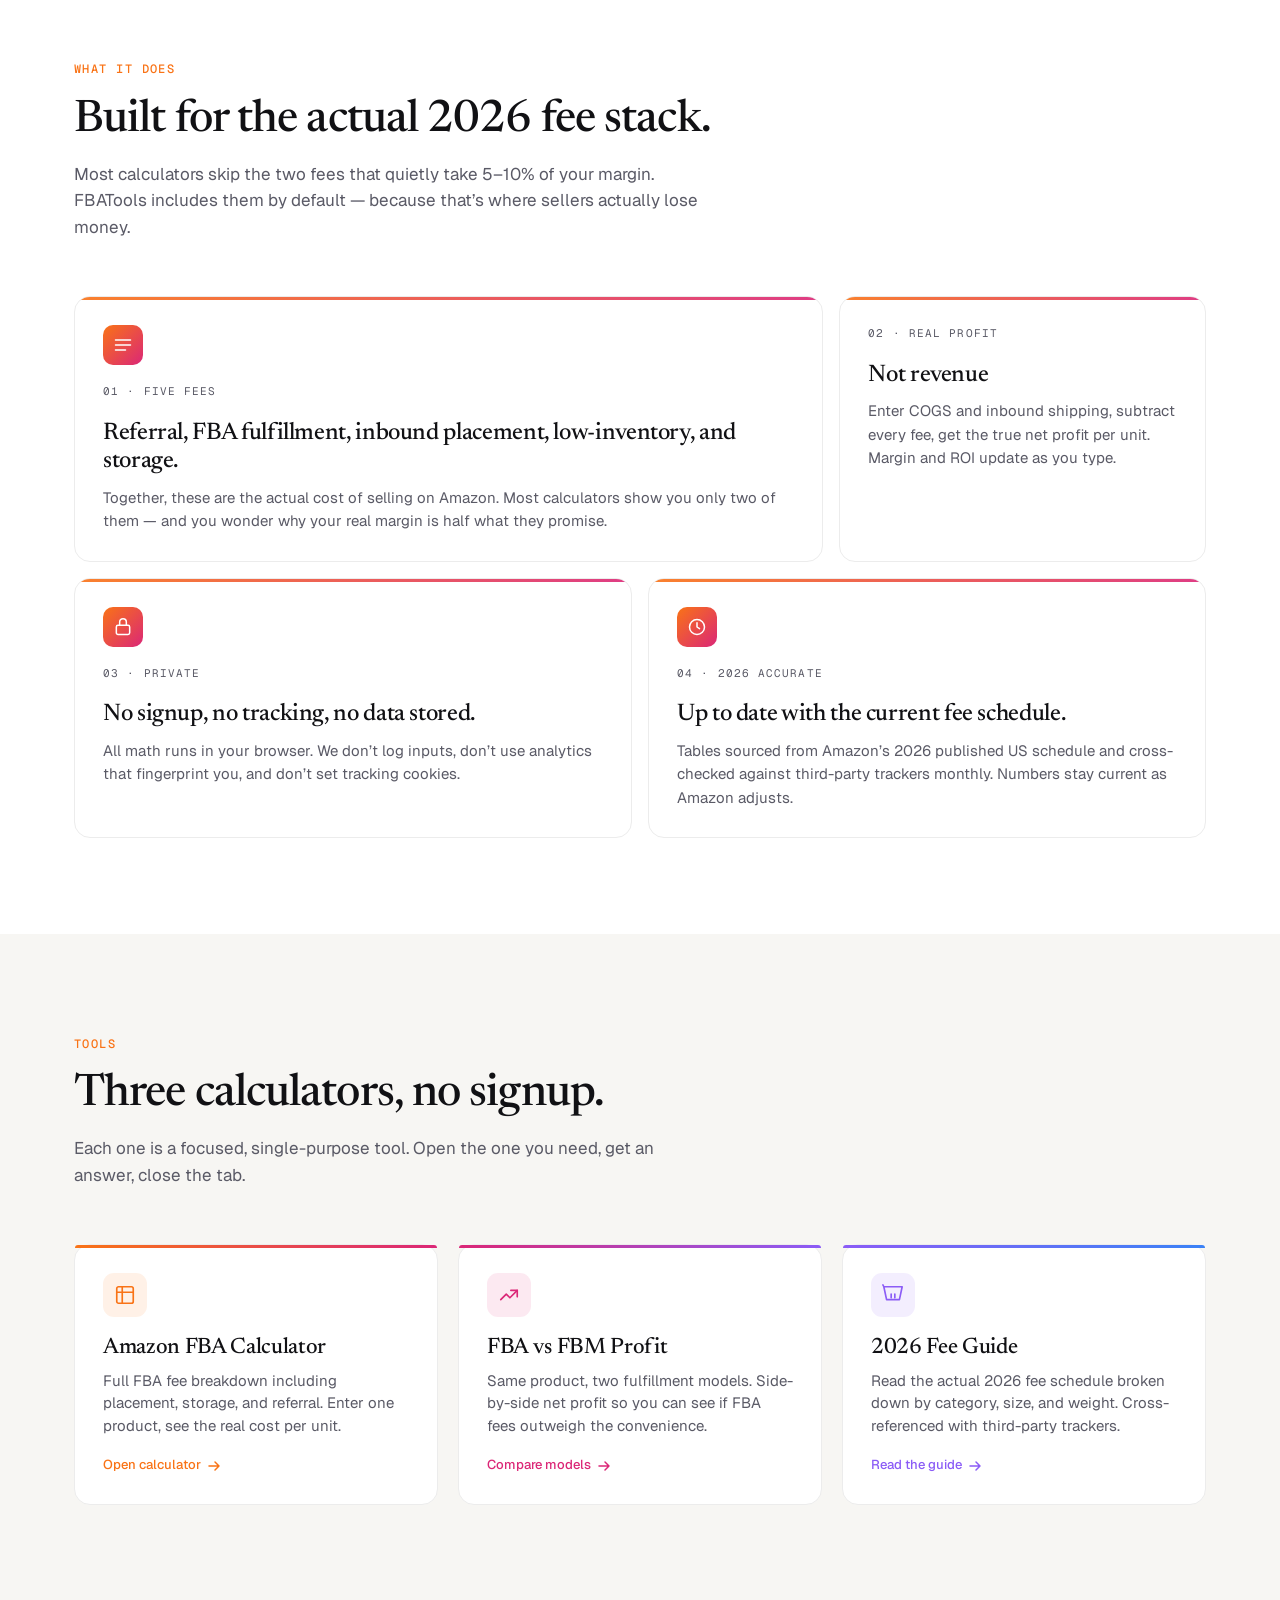
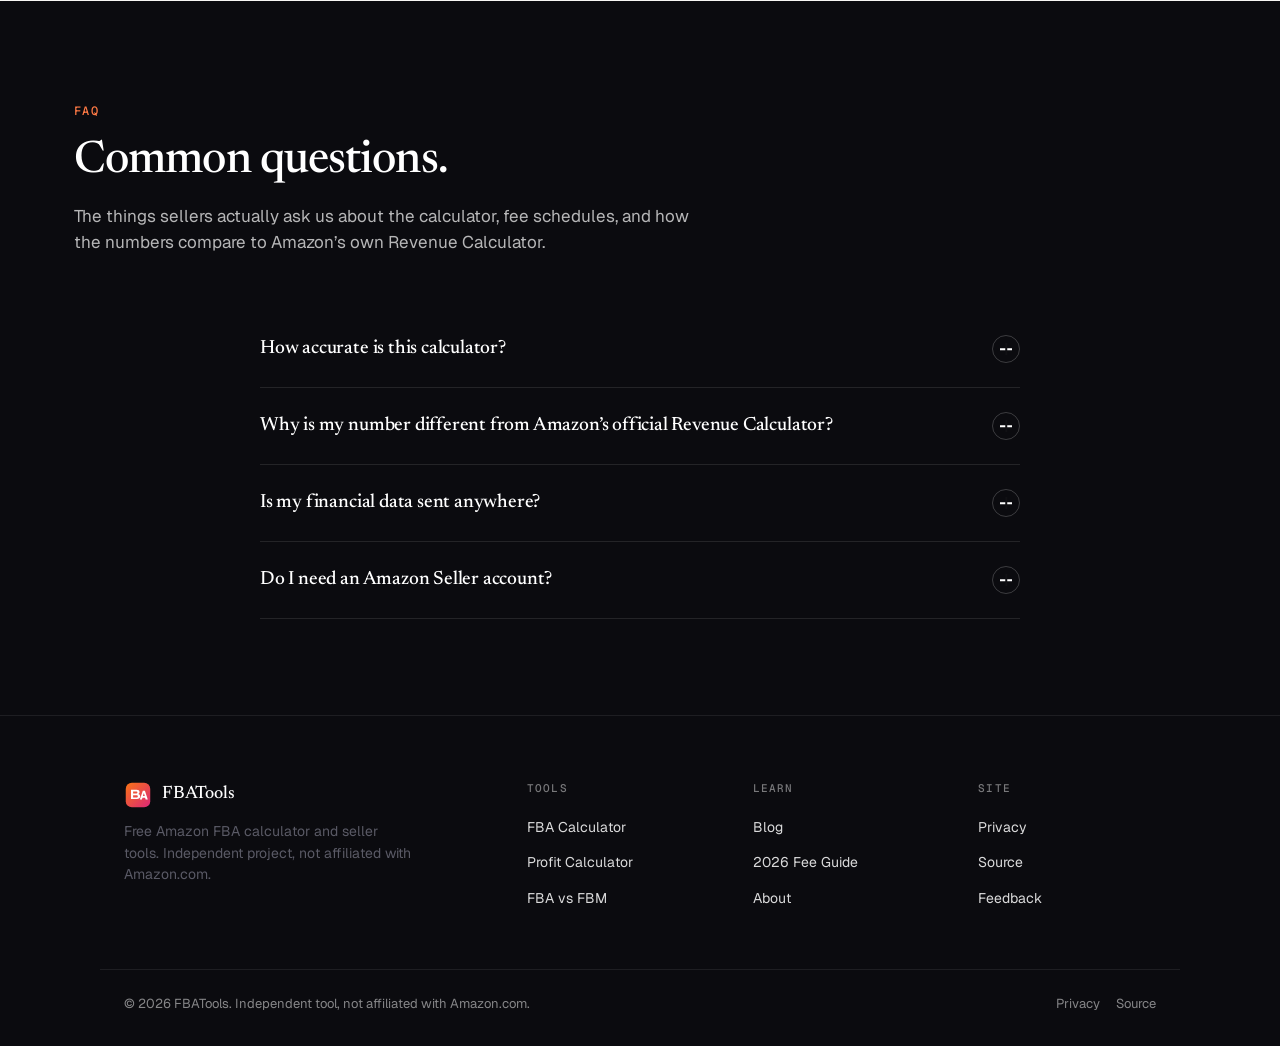
==== commit 10baa3dd: "feat(v11): SEO optimization - H1 + OGP + Schema + manifest + lastmod - All 3 tool pages: +H1, +og:im" ====
--- a/index.html
+++ b/index.html
@@ -40,6 +40,10 @@
   "offers": {"@type": "Offer", "price": "0", "priceCurrency": "USD"}
 }
 </script>
+
+<meta property="og:image" content="https://fbatools.zh.kg/assets/images/og-default.jpg">
+<meta name="theme-color" content="#F97316">
+<link rel="manifest" href="/manifest.webmanifest">
 </head>
 <body class="home">
 <a class="skip-link" href="#main">Skip to main content</a>
--- a/assets/css/site.css
+++ b/assets/css/site.css
@@ -351,10 +351,12 @@
 }
 .calc-field .input {
   display: flex; align-items: center;
-  background: rgba(0, 0, 0, 0.3);
-  border: 1px solid rgba(255, 255, 255, 0.1);
-  border-radius: 8px;
-  padding: 10px 14px;
+  background: rgba(0, 0, 0, 0.45);
+  border: 1px solid rgba(255, 255, 255, 0.12);
+  border-radius: 10px;
+  padding: 14px 18px;
+  min-height: 48px;
+  box-shadow: inset 0 1px 2px rgba(0, 0, 0, 0.3);
   font-family: var(--font-mono);
   font-size: 15px;
   color: #fff;
@@ -930,4 +932,550 @@
   line-height: 1;
   margin-bottom: 12px;
   letter-spacing: -0.02em;
-}+}
+/* ============================================================
+   Tool pages: calculator layout + form + results + features
+   ============================================================ */
+.calc-page {
+  padding-top: var(--s-7);
+  padding-bottom: var(--s-8);
+}
+.calc-page > .eyebrow {
+  margin-bottom: var(--s-3);
+}
+.calc-page h1 {
+  font-family: var(--font-display);
+  font-size: clamp(2rem, 4.6vw, 3.2rem);
+  line-height: 1.08;
+  letter-spacing: -0.025em;
+  font-weight: 500;
+  margin: 0 0 12px;
+}
+.calc-page .subtitle {
+  color: var(--ink-soft);
+  font-size: clamp(1rem, 1.5vw, 1.15rem);
+  line-height: 1.55;
+  max-width: 68ch;
+  margin: 0 0 var(--s-6);
+}
+
+.calc-layout {
+  display: grid;
+  grid-template-columns: 1fr;
+  gap: var(--s-5);
+}
+@media (min-width: 860px) {
+  .calc-layout {
+    grid-template-columns: 1fr 1fr;
+    align-items: start;
+  }
+}
+
+.calc-card {
+  background: var(--surface);
+  border: 1px solid var(--line);
+  border-radius: 16px;
+  padding: 22px;
+  box-shadow: 0 1px 2px rgba(15, 15, 30, 0.04);
+}
+.calc-card + .calc-card {
+  margin-top: 0;
+}
+.calc-card h2 {
+  font-family: var(--font-display);
+  font-size: 1.35rem;
+  letter-spacing: -0.015em;
+  font-weight: 500;
+  margin: 0 0 var(--s-4);
+}
+
+.form-row {
+  margin-bottom: 16px;
+}
+.form-row label {
+  display: block;
+  font-family: var(--font-mono);
+  font-size: 11px;
+  font-weight: 500;
+  text-transform: uppercase;
+  letter-spacing: 0.08em;
+  color: var(--ink-soft);
+  margin-bottom: 6px;
+}
+.form-row input,
+.form-row select {
+  width: 100%;
+  padding: 10px 12px;
+  border: 1px solid var(--line);
+  border-radius: 10px;
+  background: var(--surface);
+  color: var(--ink);
+  font-family: var(--font-mono);
+  font-size: 15px;
+  transition: border-color .15s ease, box-shadow .15s ease;
+}
+.form-row input:focus,
+.form-row select:focus {
+  outline: none;
+  border-color: var(--accent);
+  box-shadow: 0 0 0 3px rgba(15, 15, 30, 0.08);
+}
+.form-row .hint {
+  margin-top: 6px;
+  color: var(--ink-dim);
+  font-size: 13px;
+  line-height: 1.45;
+}
+
+.result-row {
+  display: flex;
+  justify-content: space-between;
+  align-items: center;
+  gap: 16px;
+  padding: 12px 0;
+  border-bottom: 1px solid var(--line-soft);
+  font-size: 15px;
+}
+.result-row:last-child {
+  border-bottom: 0;
+}
+.result-row .label {
+  color: var(--ink-soft);
+}
+.result-row .value {
+  font-family: var(--font-mono);
+  font-weight: 500;
+  color: var(--ink);
+  text-align: right;
+}
+.result-row.negative .value {
+  color: #C0263A;
+}
+.result-row.highlight {
+  margin-top: 10px;
+  padding: 16px 18px;
+  border-radius: 14px;
+  background: linear-gradient(135deg, rgba(17, 17, 20, 0.92), rgba(45, 35, 60, 0.92));
+  border: 1px solid rgba(255, 255, 255, 0.08);
+  color: #fff;
+}
+.result-row.highlight .label {
+  color: rgba(255, 255, 255, 0.75);
+  font-size: 12px;
+  text-transform: uppercase;
+  letter-spacing: 0.08em;
+}
+.result-row.highlight .value {
+  color: #fff;
+  font-size: 20px;
+  font-weight: 600;
+}
+@media (max-width: 480px) {
+  .result-row.highlight .value {
+    font-size: 18px;
+  }
+}
+
+.section-header {
+  display: flex;
+  justify-content: space-between;
+  align-items: baseline;
+  gap: 16px;
+  margin-bottom: var(--s-4);
+}
+.section-header h2 {
+  font-family: var(--font-display);
+  font-size: 1.6rem;
+  letter-spacing: -0.015em;
+  font-weight: 500;
+  margin: 0;
+}
+.section-tag {
+  font-family: var(--font-mono);
+  font-size: 12px;
+  color: var(--ink-dim);
+  letter-spacing: 0.06em;
+  white-space: nowrap;
+}
+
+.features {
+  display: grid;
+  grid-template-columns: repeat(3, 1fr);
+  gap: 16px;
+  margin-top: var(--s-5);
+}
+@media (max-width: 900px) {
+  .features { grid-template-columns: repeat(2, 1fr); }
+}
+@media (max-width: 640px) {
+  .features { grid-template-columns: 1fr; }
+}
+.feature {
+  padding: 18px;
+  border: 1px solid var(--line-soft);
+  border-radius: 14px;
+  background: var(--surface);
+  transition: transform .2s ease, box-shadow .2s ease, border-color .2s ease;
+}
+.feature:hover {
+  transform: translateY(-2px);
+  box-shadow: 0 18px 40px -18px rgba(15, 15, 30, 0.18);
+  border-color: transparent;
+}
+.feature .icon {
+  font-family: var(--font-mono);
+  font-size: 12px;
+  font-weight: 600;
+  color: var(--brand-1, #111114);
+  background: var(--surface-soft);
+  padding: 6px 10px;
+  border-radius: 9999px;
+  display: inline-block;
+  margin-bottom: 12px;
+}
+.feature h3 {
+  font-family: var(--font-display);
+  font-size: 1.15rem;
+  letter-spacing: -0.01em;
+  font-weight: 500;
+  margin: 0 0 8px;
+}
+.feature p {
+  color: var(--ink-soft);
+  font-size: 14px;
+  line-height: 1.55;
+  margin: 0;
+}
+
+.faq {
+  max-width: 760px;
+  margin-top: var(--s-6);
+}
+.faq details {
+  border-bottom: 1px solid var(--line);
+}
+.faq summary {
+  list-style: none;
+  cursor: pointer;
+  padding: 22px 0;
+  display: flex;
+  justify-content: space-between;
+  align-items: center;
+  gap: 24px;
+  font-family: var(--font-display);
+  font-size: 1.15rem;
+  line-height: 1.3;
+  letter-spacing: -0.01em;
+  font-weight: 500;
+  color: var(--ink);
+  transition: color .15s ease;
+}
+.faq summary::-webkit-details-marker {
+  display: none;
+}
+.faq summary:hover {
+  color: var(--brand-1, #111114);
+}
+.faq summary .sign {
+  width: 24px;
+  height: 24px;
+  border-radius: 50%;
+  border: 1px solid var(--line);
+  position: relative;
+  flex-shrink: 0;
+}
+.faq summary .sign::before,
+.faq summary .sign::after {
+  content: "";
+  position: absolute;
+  top: 50%;
+  left: 50%;
+  background: var(--ink);
+  transform: translate(-50%, -50%);
+  transition: transform .2s ease;
+}
+.faq summary .sign::before {
+  width: 10px;
+  height: 2px;
+}
+.faq summary .sign::after {
+  width: 2px;
+  height: 10px;
+}
+.faq details[open] summary .sign::after {
+  transform: translate(-50%, -50%) rotate(90deg);
+}
+.faq details[open] summary .sign {
+  border-color: var(--brand-1, #111114);
+}
+.faq details[open] summary {
+  color: var(--brand-1, #111114);
+}
+.faq p {
+  padding: 0 0 22px;
+  color: var(--ink-soft);
+  line-height: 1.6;
+}
+
+.source-note {
+  color: var(--ink-dim);
+  font-size: .78rem;
+  font-family: var(--font-mono);
+  margin-top: var(--s-4);
+  line-height: 1.5;
+}
+.section-lede {
+  color: var(--ink-soft);
+  max-width: 65ch;
+  line-height: 1.6;
+  margin: 0 0 var(--s-5);
+}
+
+
+/* tool-page dark calculator shell */
+body.tool-calc {
+  --bg: #0B0B0F;
+  --ink: #111114;
+  --ink-soft: #9B9BAA;
+  --ink-dim: #9B9BAA;
+  --line: rgba(255, 255, 255, 0.1);
+  --line-soft: rgba(255, 255, 255, 0.06);
+  --accent: #F97316;
+  --accent-2: #DB2777;
+  --hero-glow-1: #FF7A45;
+  --hero-glow-2: #FF4D8D;
+  --hero-glow-3: #8B5CF6;
+  --hero-glow-4: #1E1B4B;
+  background: linear-gradient(180deg, #0B0B0F 0%, #14121E 60%, #0B0B0F 100%);
+  color: #fff;
+}
+
+body.tool-calc .site-header {
+  background: rgba(11, 11, 15, 0.55);
+  border-bottom-color: rgba(255, 255, 255, 0.06);
+  backdrop-filter: saturate(160%) blur(14px);
+  -webkit-backdrop-filter: saturate(160%) blur(14px);
+}
+body.tool-calc .logo { color: #fff; }
+body.tool-calc .main-nav a {
+  color: rgba(255, 255, 255, 0.72);
+}
+body.tool-calc .main-nav a:hover {
+  color: #fff;
+  background: rgba(255, 255, 255, 0.08);
+}
+body.tool-calc .main-nav a[aria-current="page"] {
+  color: #fff;
+  background: rgba(255, 255, 255, 0.1);
+}
+
+body.tool-calc main.tool-calc {
+  position: relative;
+  padding: 96px 0 64px;
+  color: #fff;
+  isolation: isolate;
+  overflow: hidden;
+}
+body.tool-calc main.tool-calc::before {
+  content: "";
+  position: absolute;
+  inset: 0;
+  z-index: -2;
+  background:
+    radial-gradient(80% 60% at 50% 0%, var(--hero-glow-1, #FF7A45) 0%, transparent 60%),
+    radial-gradient(60% 50% at 15% 30%, var(--hero-glow-2, #FF4D8D) 0%, transparent 55%),
+    radial-gradient(70% 60% at 90% 40%, var(--hero-glow-3, #8B5CF6) 0%, transparent 60%),
+    radial-gradient(80% 50% at 50% 100%, var(--hero-glow-4, #1E1B4B) 0%, transparent 70%),
+    linear-gradient(180deg, #0B0B0F 0%, #14121E 60%, #0B0B0F 100%);
+  pointer-events: none;
+}
+body.tool-calc main.tool-calc > .container { position: relative; }
+
+body.tool-calc .tool-header {
+  max-width: 880px;
+  margin: 0 auto 28px;
+  text-align: left;
+}
+body.tool-calc .tool-header .eyebrow {
+  display: inline-flex;
+  align-items: center;
+  gap: 8px;
+  padding: 7px 14px 7px 8px;
+  border-radius: 9999px;
+  background: rgba(255, 255, 255, 0.08);
+  border: 1px solid rgba(255, 255, 255, 0.15);
+  backdrop-filter: blur(10px);
+  -webkit-backdrop-filter: blur(10px);
+  font-family: var(--font-mono);
+  font-size: 12px;
+  font-weight: 500;
+  color: #fff;
+  letter-spacing: 0.02em;
+  margin-bottom: 18px;
+}
+body.tool-calc .tool-header .eyebrow .dot {
+  width: 8px;
+  height: 8px;
+  border-radius: 50%;
+  background: #4ADE80;
+  box-shadow: 0 0 12px #4ADE80;
+}
+body.tool-calc .tool-header h1 {
+  font-family: var(--font-display);
+  font-size: clamp(2rem, 4.6vw, 3.2rem);
+  line-height: 1.08;
+  letter-spacing: -0.025em;
+  font-weight: 500;
+  margin: 0 0 12px;
+  color: #fff;
+}
+body.tool-calc .tool-header .subtitle {
+  color: rgba(255, 255, 255, 0.78);
+  font-size: clamp(1rem, 1.5vw, 1.15rem);
+  line-height: 1.55;
+  max-width: 68ch;
+  margin: 0;
+}
+
+.calc-window {
+  position: relative;
+  max-width: 880px;
+  margin: 0 auto;
+  border-radius: 16px;
+  background: rgba(255, 255, 255, 0.06);
+  border: 1px solid rgba(255, 255, 255, 0.14);
+  backdrop-filter: blur(18px) saturate(160%);
+  -webkit-backdrop-filter: blur(18px) saturate(160%);
+  box-shadow:
+    0 30px 80px -20px rgba(0, 0, 0, 0.55),
+    0 0 0 1px rgba(255, 255, 255, 0.04) inset,
+    0 1px 0 rgba(255, 255, 255, 0.1) inset;
+  overflow: hidden;
+  text-align: left;
+}
+.calc-titlebar {
+  display: flex;
+  align-items: center;
+  gap: 10px;
+  padding: 12px 16px;
+  background: rgba(0, 0, 0, 0.25);
+  border-bottom: 1px solid rgba(255, 255, 255, 0.08);
+}
+.calc-titlebar .traffic span {
+  width: 11px;
+  height: 11px;
+  border-radius: 50%;
+  background: #FF5F57;
+  box-shadow: 18px 0 0 #FEBC2E, 36px 0 0 #28C840;
+}
+.calc-titlebar .calc-name {
+  font-family: var(--font-mono);
+  font-size: 12px;
+  color: rgba(255, 255, 255, 0.7);
+  margin-left: 6px;
+}
+.calc-titlebar .calc-badge {
+  margin-left: auto;
+  font-family: var(--font-mono);
+  font-size: 11px;
+  color: #4ADE80;
+  background: rgba(74, 222, 128, 0.12);
+  border: 1px solid rgba(74, 222, 128, 0.25);
+  padding: 3px 8px;
+  border-radius: 9999px;
+}
+.calc-body {
+  display: grid;
+  grid-template-columns: 1.1fr 1fr;
+  gap: 0;
+}
+@media (max-width: 720px) {
+  .calc-body { grid-template-columns: 1fr; }
+}
+.calc-inputs,
+.calc-results {
+  padding: 28px 28px 32px;
+}
+.calc-inputs { border-right: 1px solid rgba(255, 255, 255, 0.08); }
+@media (max-width: 720px) {
+  .calc-inputs { border-right: 0; border-bottom: 1px solid rgba(255, 255, 255, 0.08); }
+}
+.calc-field { margin-bottom: 16px; }
+.calc-field label {
+  display: block;
+  font-family: var(--font-mono);
+  font-size: 11px;
+  text-transform: uppercase;
+  letter-spacing: 0.08em;
+  color: rgba(255, 255, 255, 0.55);
+  margin-bottom: 6px;
+}
+.calc-field .input,
+body.tool-calc .form-row input,
+body.tool-calc .form-row select {
+  display: flex;
+  align-items: center;
+  background: rgba(0, 0, 0, 0.45);
+  border: 1px solid rgba(255, 255, 255, 0.12);
+  border-radius: 10px;
+  padding: 14px 18px;
+  min-height: 48px;
+  box-shadow: inset 0 1px 2px rgba(0, 0, 0, 0.3);
+  font-family: var(--font-mono);
+  font-size: 15px;
+  color: #fff;
+  width: 100%;
+}
+.calc-field .input .prefix { color: rgba(255, 255, 255, 0.5); margin-right: 4px; }
+.calc-results {
+  display: flex;
+  flex-direction: column;
+  background: linear-gradient(180deg, rgba(255, 255, 255, 0.04) 0%, rgba(255, 255, 255, 0.01) 100%);
+}
+.calc-result-row {
+  display: flex;
+  justify-content: space-between;
+  align-items: baseline;
+  padding: 10px 0;
+  border-bottom: 1px dashed rgba(255, 255, 255, 0.08);
+  font-family: var(--font-mono);
+  font-size: 14px;
+}
+.calc-result-row:last-child { border-bottom: 0; }
+.calc-result-row .lbl { color: rgba(255, 255, 255, 0.6); }
+.calc-result-row .val { color: #fff; font-weight: 500; }
+.calc-result-row.highlight {
+  margin-top: auto;
+  padding: 18px 20px;
+  border-radius: 12px;
+  background: linear-gradient(135deg, rgba(255, 122, 69, 0.18), rgba(255, 77, 141, 0.18));
+  border: 1px solid rgba(255, 122, 69, 0.4);
+  font-size: 16px;
+}
+.calc-result-row.highlight .lbl {
+  color: #FFD1A8;
+  font-family: var(--font-body);
+  font-size: 13px;
+  text-transform: uppercase;
+  letter-spacing: 0.06em;
+}
+.calc-result-row.highlight .val {
+  color: #fff;
+  font-size: 22px;
+  font-weight: 600;
+}
+
+body.tool-calc .site-footer {
+  background: #0B0B0F;
+  color: rgba(255, 255, 255, 0.6);
+  border-top-color: rgba(255, 255, 255, 0.08);
+}
+body.tool-calc .footer-brand .logo { color: #fff; }
+body.tool-calc .footer-col h4 { color: rgba(255, 255, 255, 0.45); }
+body.tool-calc .footer-col a { color: rgba(255, 255, 255, 0.75); }
+body.tool-calc .footer-col a:hover { color: #fff; }
+body.tool-calc .copyright { color: rgba(255, 255, 255, 0.45); }
+
+@media (max-width: 720px) {
+  body.tool-calc main.tool-calc { padding: 72px 0 48px; }
+}
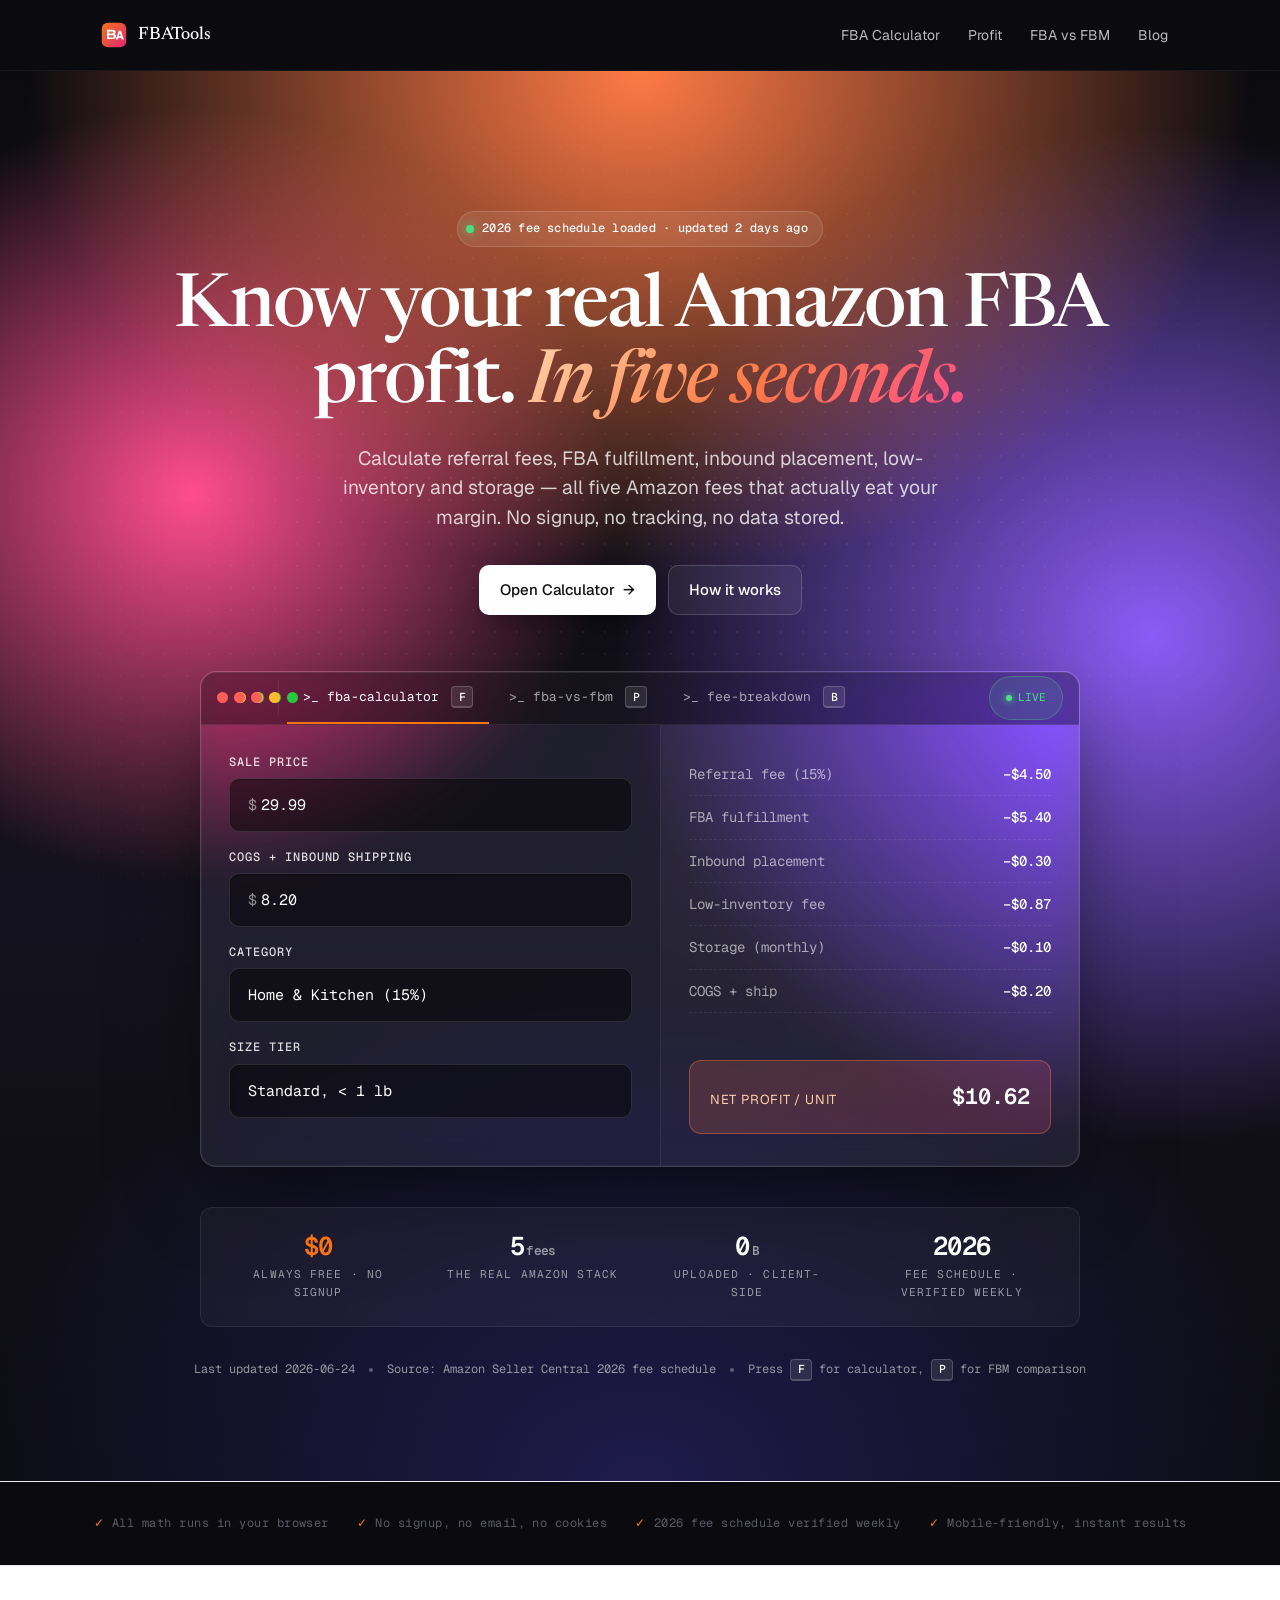
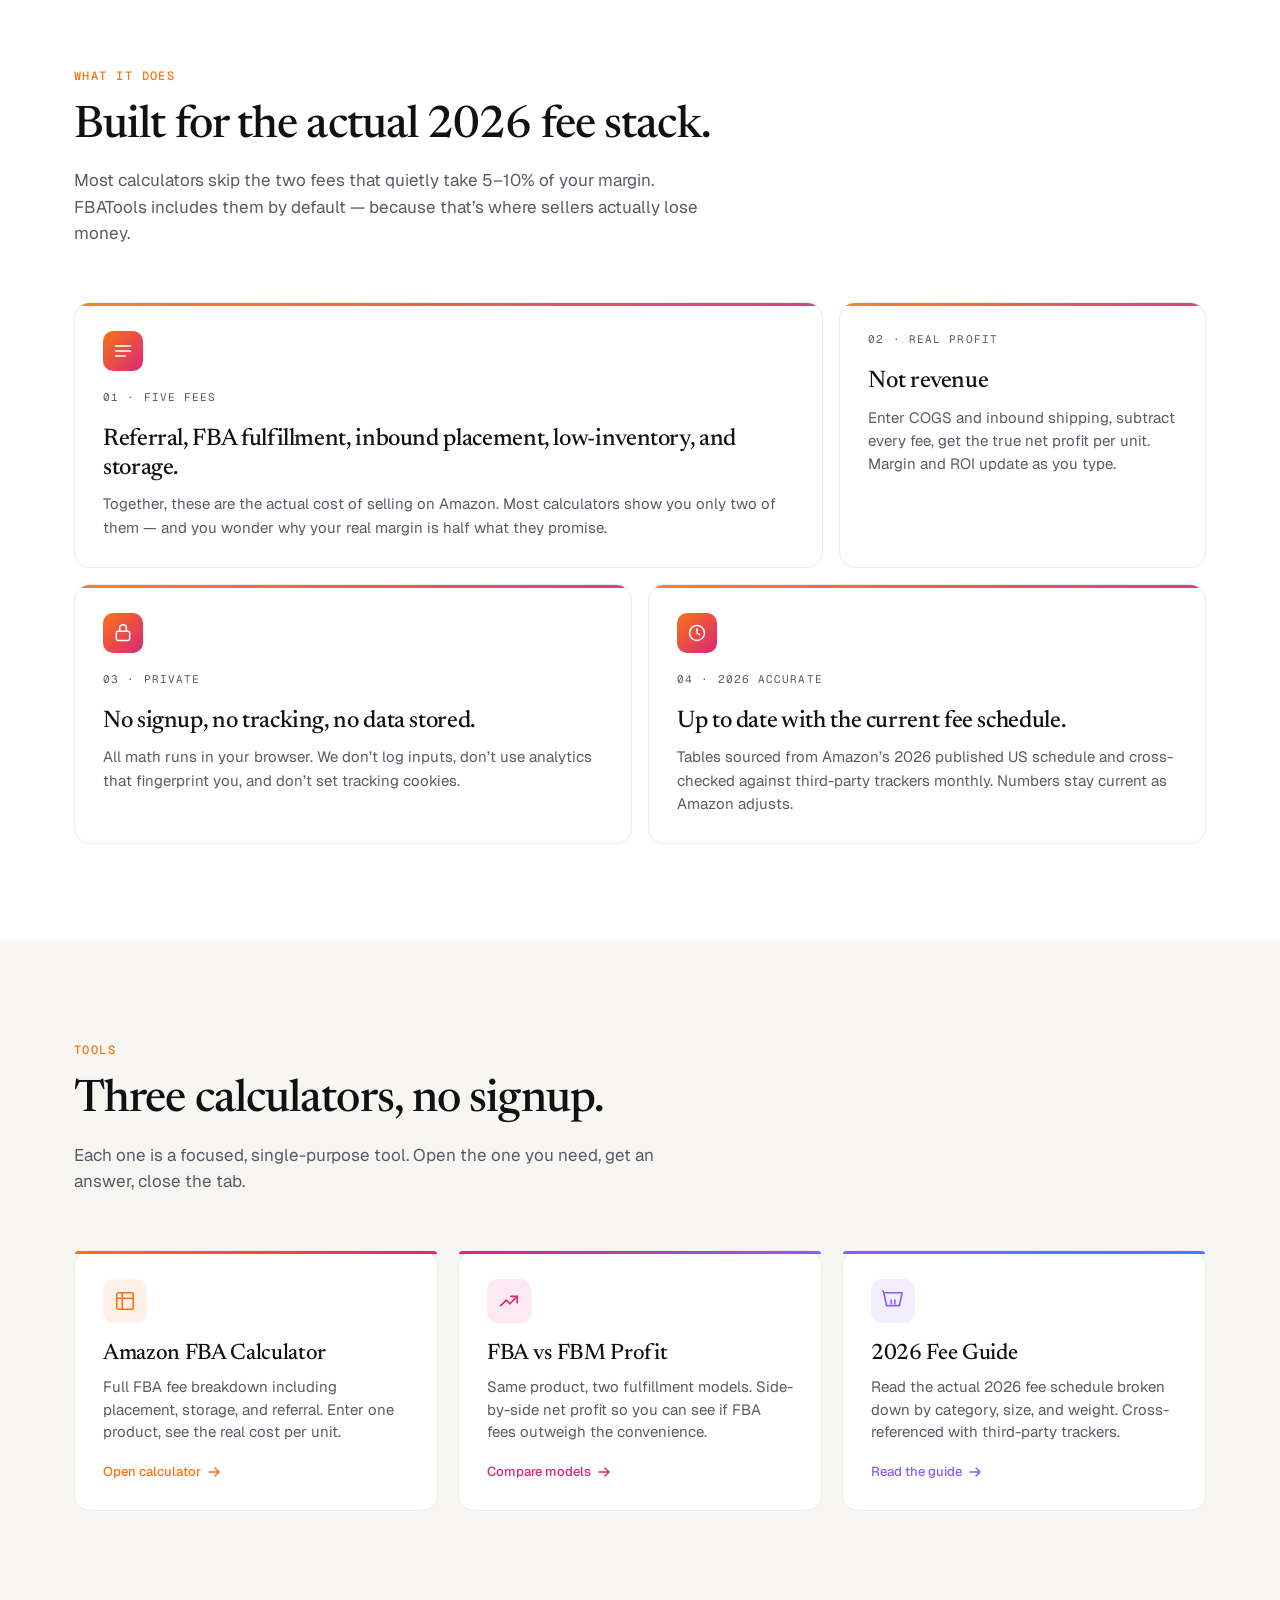
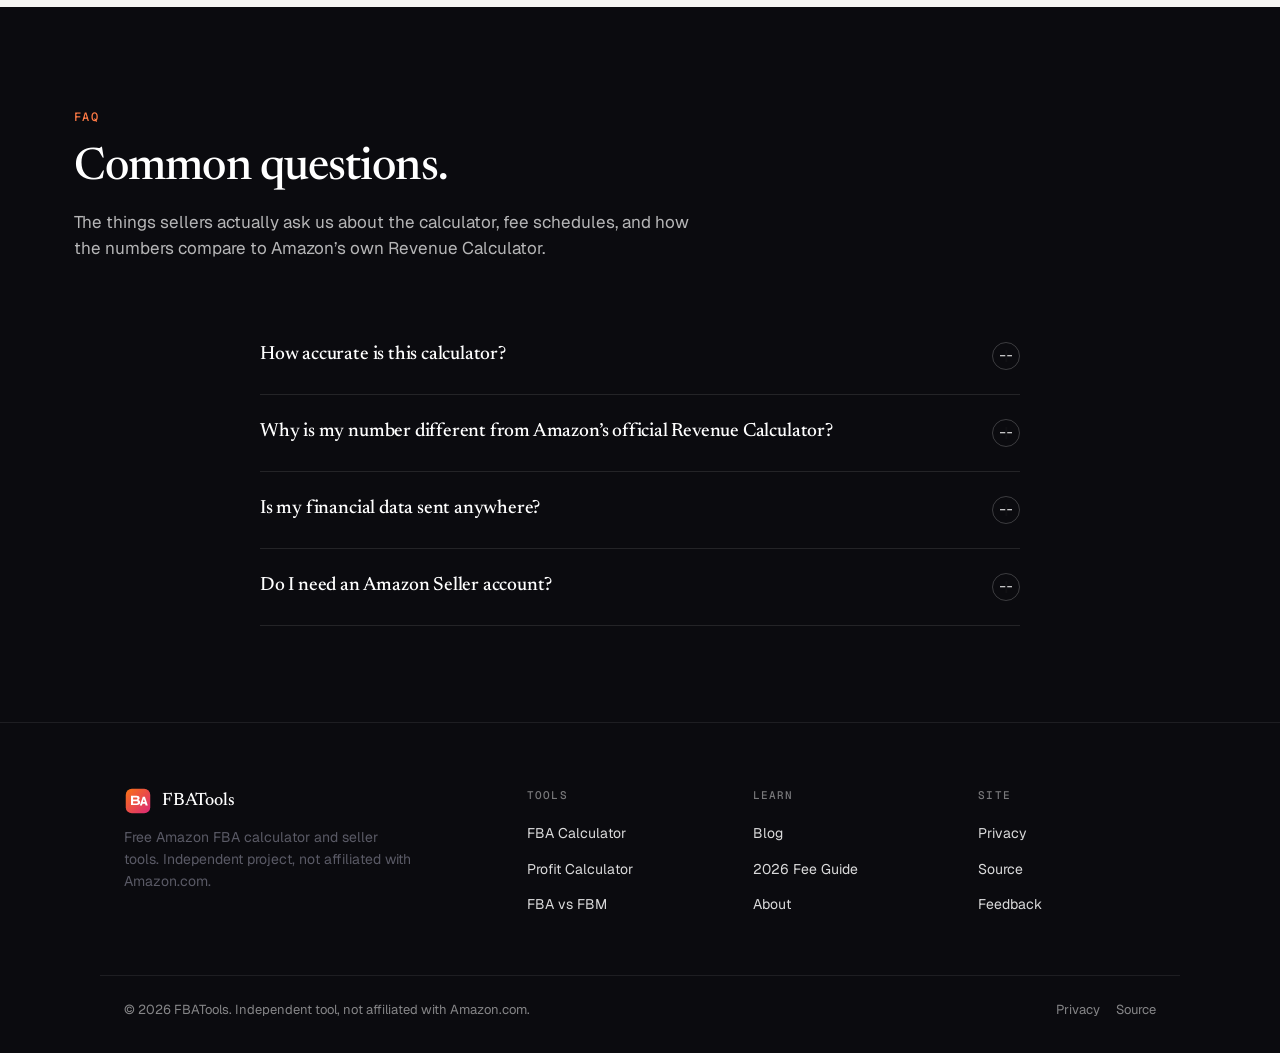
==== commit 4f0d76ce: "fix(v12): complete Twitter Card metadata on homepage (title/image/description)" ====
--- a/index.html
+++ b/index.html
@@ -13,6 +13,9 @@
 <meta property="og:url" content="https://fbatools.zh.kg/" />
 <meta property="og:site_name" content="FBATools" />
 <meta name="twitter:card" content="summary_large_image" />
+<meta name="twitter:title" content="FBATools — Free Amazon FBA Calculator & Seller Tools (2026)" />
+<meta name="twitter:description" content="Free Amazon FBA calculator for Amazon sellers. Calculate FBA fees, referral fees, placement fees, low-inventory fees, storage fees and net profit in seconds. Updated for 2026 fee rules." />
+<meta name="twitter:image" content="https://fbatools.zh.kg/assets/images/og-default.jpg" />
 <link rel="icon" type="image/svg+xml" href="/assets/images/favicon.svg" />
 <link rel="preconnect" href="https://fonts.googleapis.com" />
 <link rel="preconnect" href="https://fonts.gstatic.com" crossorigin />
--- a/assets/css/site.css
+++ b/assets/css/site.css
@@ -343,10 +343,11 @@
 .calc-field label {
   display: block;
   font-family: var(--font-mono);
-  font-size: 11px;
+  font-size: 12px;
+  font-weight: 500;
   text-transform: uppercase;
   letter-spacing: 0.08em;
-  color: rgba(255, 255, 255, 0.55);
+  color: rgba(255, 255, 255, 0.85);
   margin-bottom: 6px;
 }
 .calc-field .input {
@@ -1232,6 +1233,18 @@
 }
 
 
+/* tool-page H1 (standalone, not inside .tool-header) */
+body.tool-calc .tool-title {
+  font-family: var(--font-display);
+  font-size: clamp(1.8rem, 4vw, 2.8rem);
+  line-height: 1.1;
+  letter-spacing: -0.02em;
+  font-weight: 500;
+  margin: 0 0 24px;
+  color: #fff;
+  max-width: 880px;
+}
+
 /* tool-page dark calculator shell */
 body.tool-calc {
   --bg: #0B0B0F;
@@ -1404,10 +1417,11 @@
 .calc-field label {
   display: block;
   font-family: var(--font-mono);
-  font-size: 11px;
+  font-size: 12px;
+  font-weight: 500;
   text-transform: uppercase;
   letter-spacing: 0.08em;
-  color: rgba(255, 255, 255, 0.55);
+  color: rgba(255, 255, 255, 0.85);
   margin-bottom: 6px;
 }
 .calc-field .input,
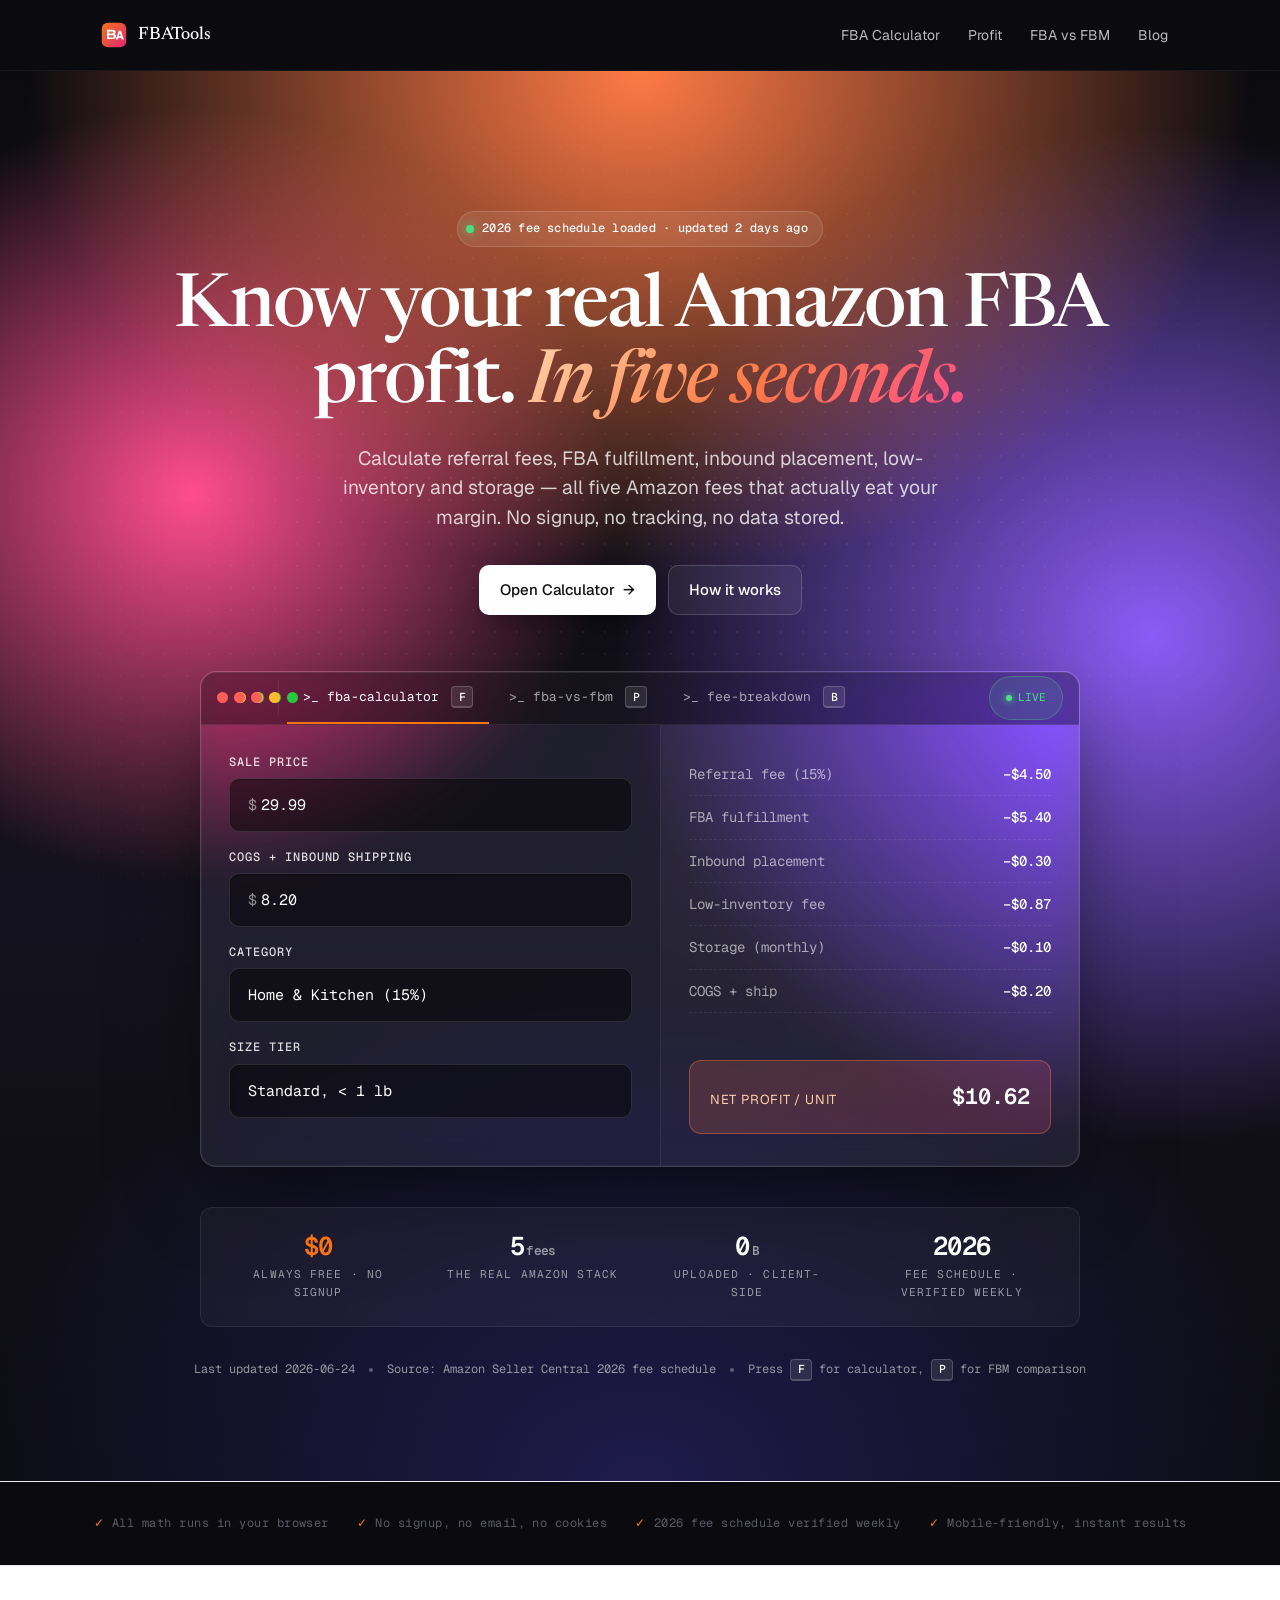
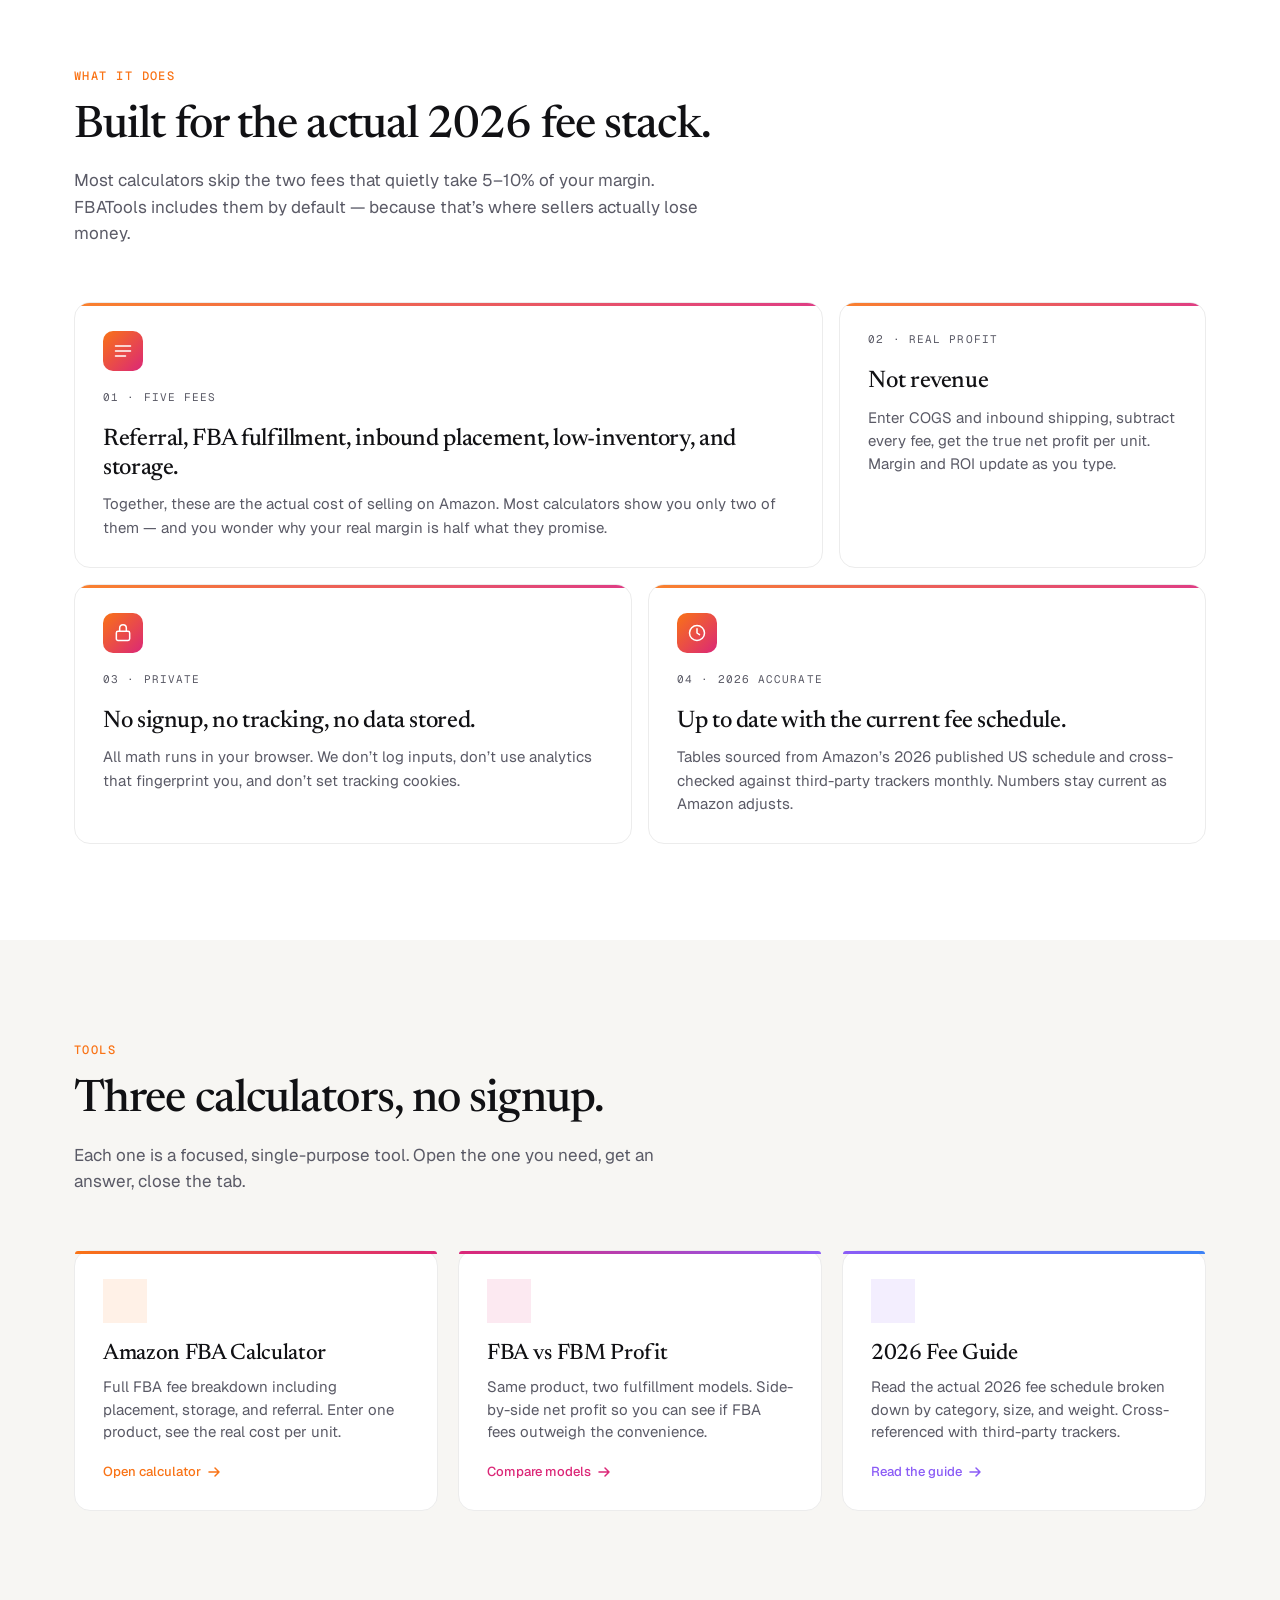
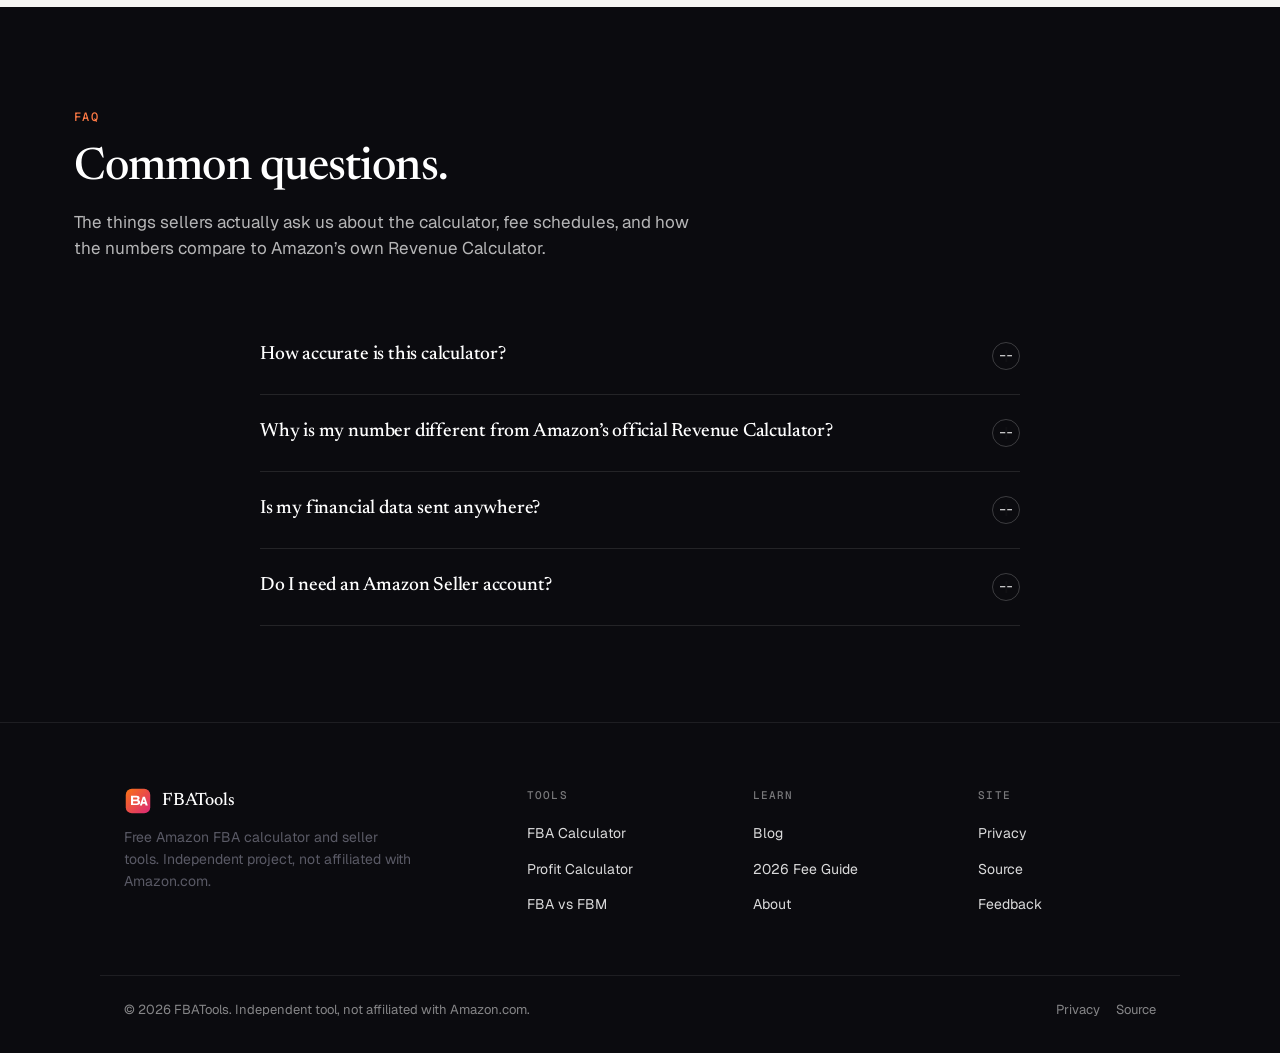
==== commit 349049a9: "fix(seo): P0 - replace fba-vs-fbm redirect with standalone content page - Remove meta refresh redire" ====
--- a/index.html
+++ b/index.html
@@ -47,6 +47,35 @@
 <meta property="og:image" content="https://fbatools.zh.kg/assets/images/og-default.jpg">
 <meta name="theme-color" content="#F97316">
 <link rel="manifest" href="/manifest.webmanifest">
+<script type="application/ld+json">
+{
+  "@context": "https://schema.org",
+  "@graph": [
+    {
+      "@type": "WebSite",
+      "@id": "https://fbatools.zh.kg/#website",
+      "name": "FBATools",
+      "url": "https://fbatools.zh.kg/",
+      "description": "Free Amazon FBA calculator for Amazon sellers. Calculate FBA fees, referral fees, placement fees, low-inventory fees, storage fees and net profit in seconds. Updated for 2026 fee rules."
+    },
+    {
+      "@type": "Organization",
+      "@id": "https://fbatools.zh.kg/#organization",
+      "name": "FBATools",
+      "url": "https://fbatools.zh.kg/",
+      "logo": {
+        "@type": "ImageObject",
+        "url": "https://fbatools.zh.kg/assets/images/og-default.jpg",
+        "width": 1200,
+        "height": 630
+      },
+      "sameAs": [
+        "https://github.com/qq136692547-cmyk/fbatools-site"
+      ]
+    }
+  ]
+}
+</script>
 </head>
 <body class="home">
 <a class="skip-link" href="#main">Skip to main content</a>
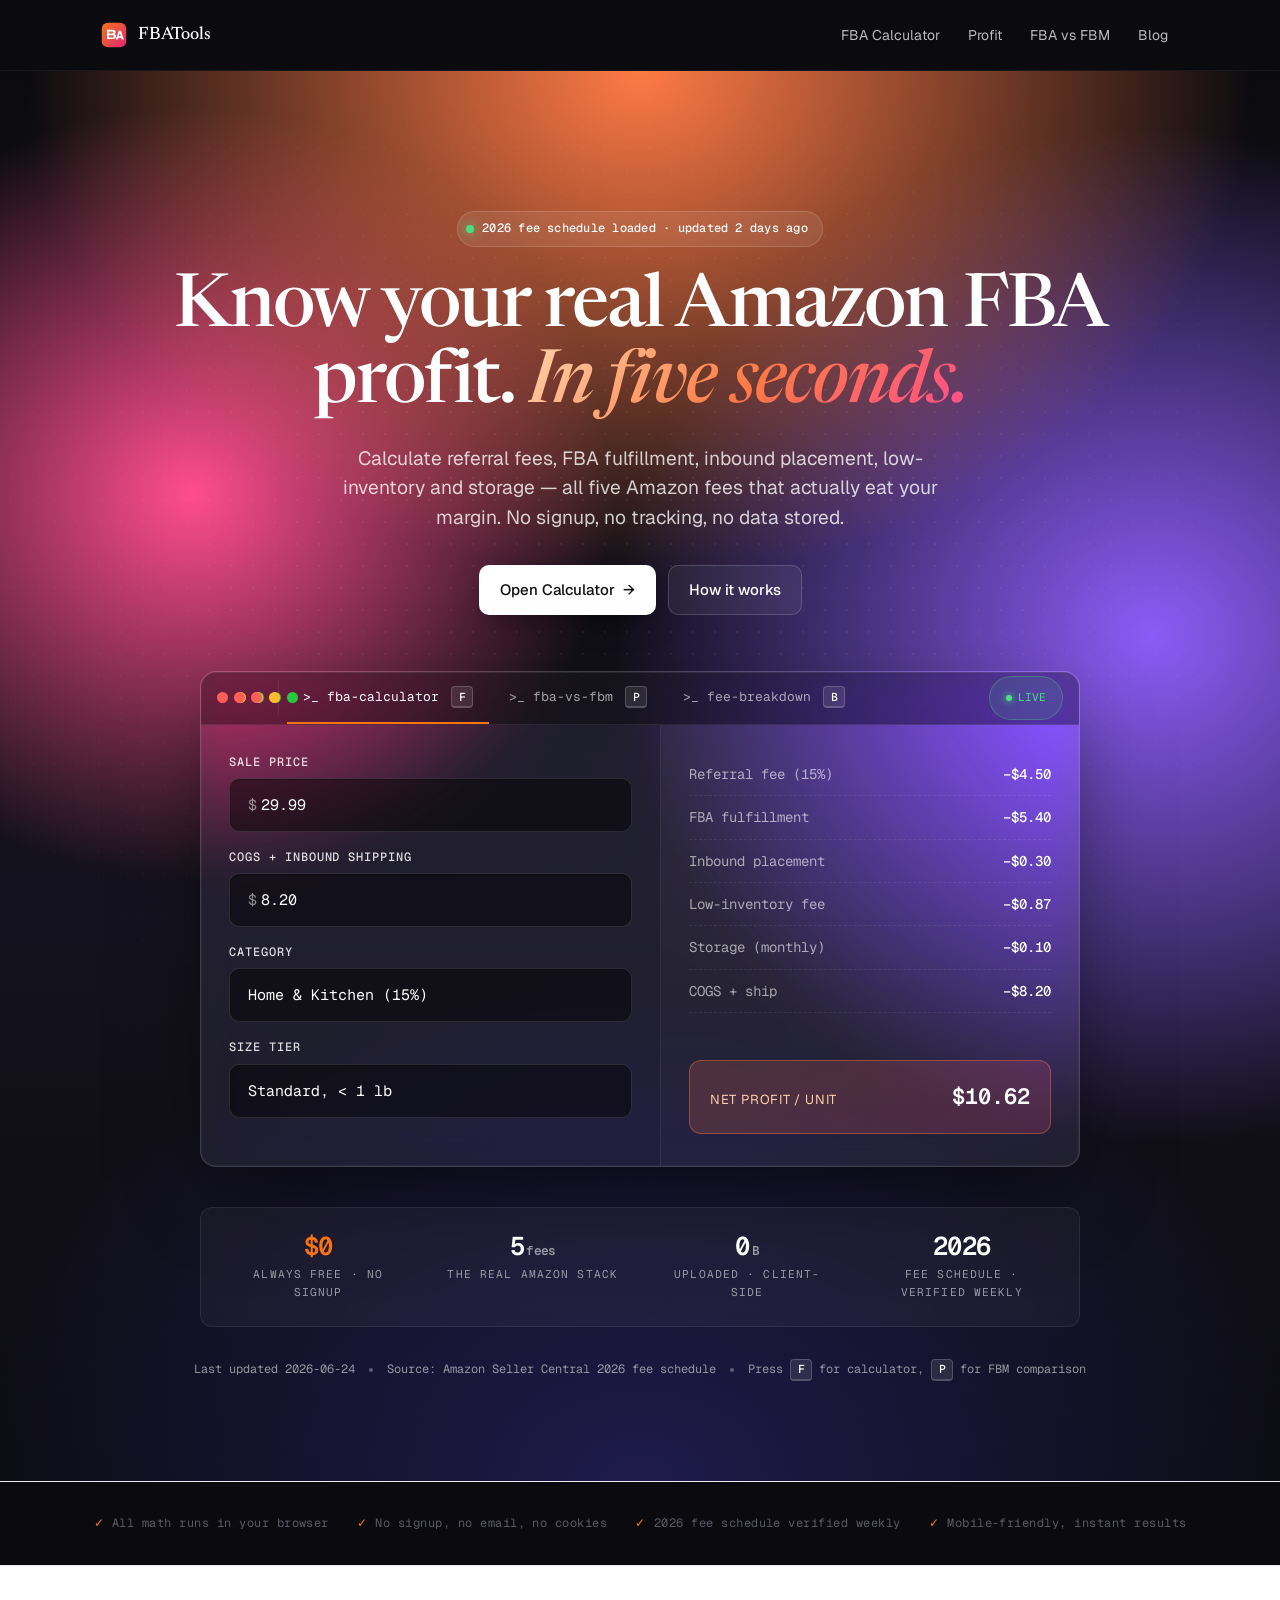
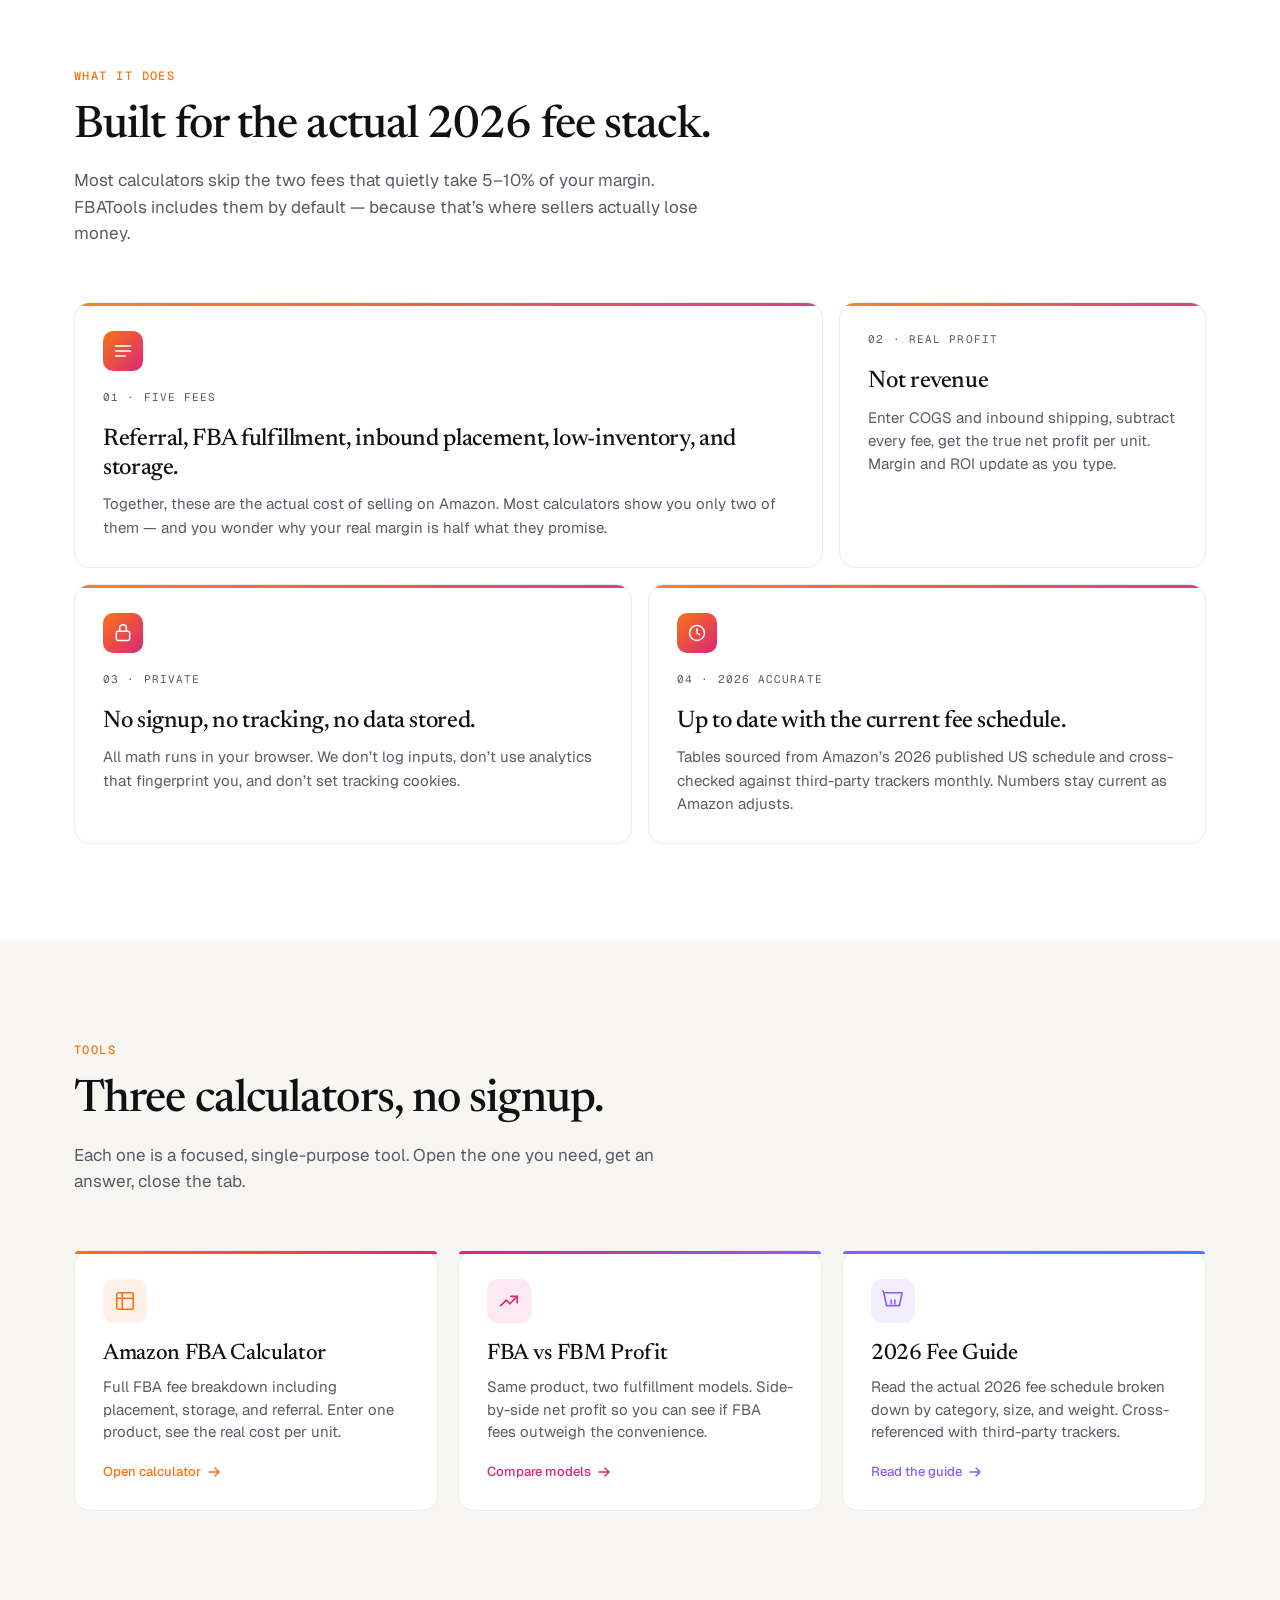
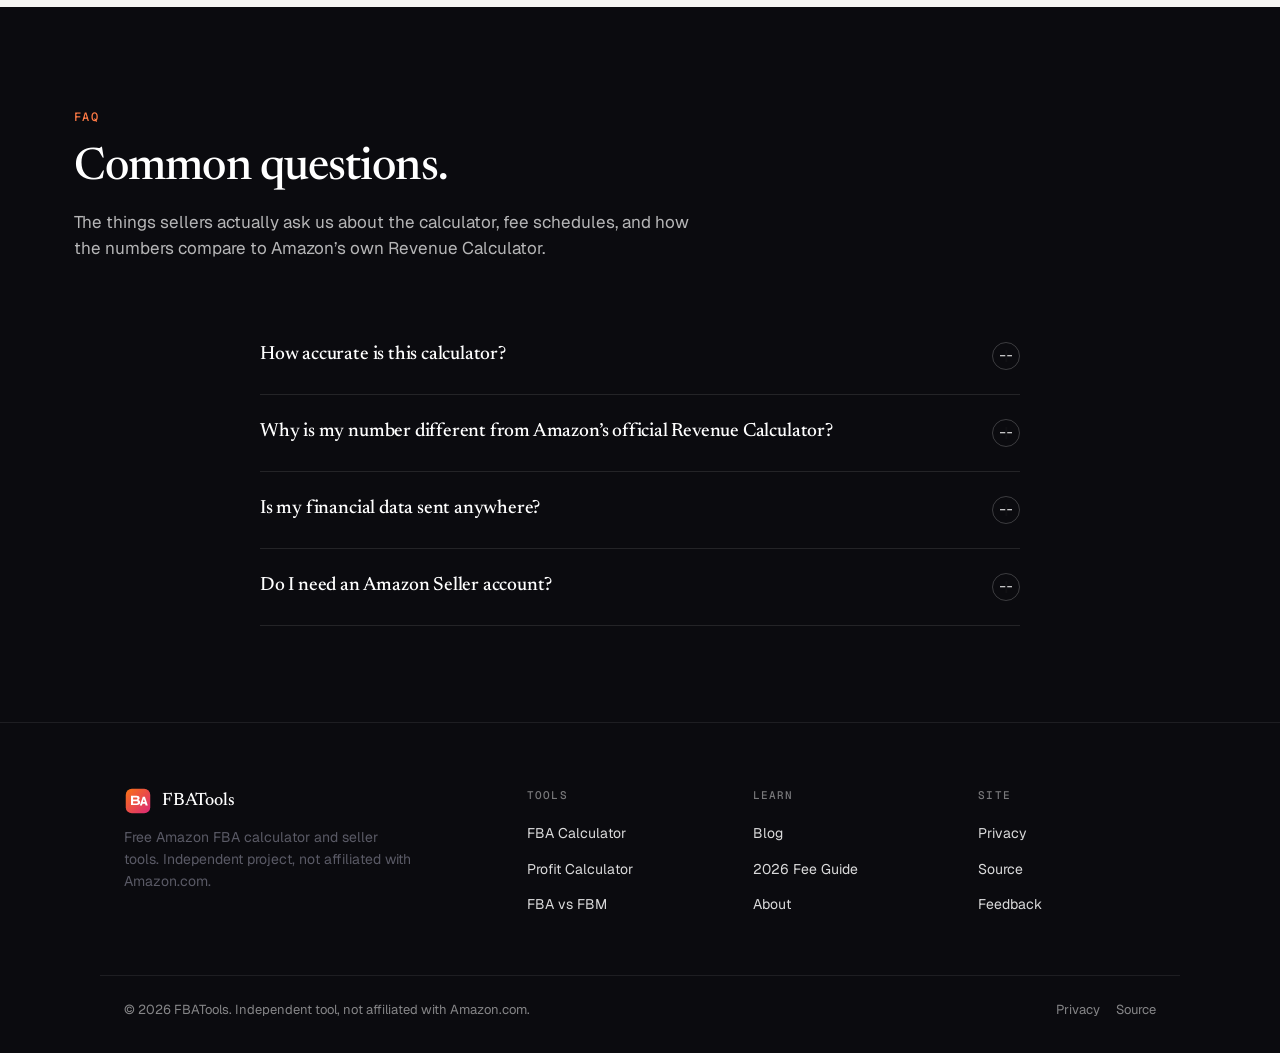
==== commit 568a34f2: "feat(seo): Week 2 P1 - BreadcrumbList schema + encoding fix + meta length fix - Add BreadcrumbList J" ====
--- a/index.html
+++ b/index.html
@@ -1,20 +1,20 @@
-﻿<!doctype html>
+<!doctype html>
 <html lang="en">
 <head>
 <meta charset="utf-8" />
 <meta name="viewport" content="width=device-width, initial-scale=1, viewport-fit=cover" />
 <title>FBATools &mdash; Free Amazon FBA Calculator &amp; Seller Tools (2026)</title>
-<meta name="description" content="Free Amazon FBA calculator for Amazon sellers. Calculate FBA fees, referral fees, placement fees, low-inventory fees, storage fees and net profit in seconds. Updated for 2026 fee rules." />
+<meta name="description" content="Free Amazon FBA calculator for 2026. Calculate referral, fulfillment, inbound placement, low-inventory, storage fees and true net profit per unit. No signup." />
 <meta name="keywords" content="amazon fba calculator, fba profit calculator, amazon seller fees, fba fee calculator, amazon referral fee, fba storage fee, fba inbound placement fee, fba low inventory fee, 2026" />
 <link rel="canonical" href="https://fbatools.zh.kg/" />
 <meta property="og:title" content="FBATools &mdash; Free Amazon FBA Calculator 2026" />
-<meta property="og:description" content="Calculate FBA fees, referral fees, storage fees, profit margins and ROI. Updated for 2026." />
+<meta property="og:description" content="Free Amazon FBA calculator for 2026. Calculate referral, fulfillment, inbound placement, low-inventory, storage fees and true net profit per unit. No signup." />
 <meta property="og:type" content="website" />
 <meta property="og:url" content="https://fbatools.zh.kg/" />
 <meta property="og:site_name" content="FBATools" />
 <meta name="twitter:card" content="summary_large_image" />
 <meta name="twitter:title" content="FBATools — Free Amazon FBA Calculator & Seller Tools (2026)" />
-<meta name="twitter:description" content="Free Amazon FBA calculator for Amazon sellers. Calculate FBA fees, referral fees, placement fees, low-inventory fees, storage fees and net profit in seconds. Updated for 2026 fee rules." />
+<meta name="twitter:description" content="Free Amazon FBA calculator for 2026. Calculate referral, fulfillment, inbound placement, low-inventory, storage fees and true net profit per unit. No signup." />
 <meta name="twitter:image" content="https://fbatools.zh.kg/assets/images/og-default.jpg" />
 <link rel="icon" type="image/svg+xml" href="/assets/images/favicon.svg" />
 <link rel="preconnect" href="https://fonts.googleapis.com" />
@@ -175,7 +175,7 @@
 
       <div class="demo-tabpanel" data-panel="fees" hidden>
         <div style="padding: 24px 28px; font-family: var(--font-mono); font-size: 13px; line-height: 1.8; color: #fff;">
-<pre style="margin:0;color:#fff;font-family:var(--font-mono);font-size:13px;line-height:1.7"><span class="tok-com">// Amazon FBA fee stack 鈥?2026 US schedule</span>
+<pre style="margin:0;color:#fff;font-family:var(--font-mono);font-size:13px;line-height:1.7"><span class="tok-com">// Amazon FBA fee stack &mdash;2026 US schedule</span>
 <span class="tok-key">product</span>  = <span class="tok-str">"$29.99 standard-size home"</span>
 <span class="tok-key">fees</span> = <span class="tok-pun">{</span>
   <span class="tok-key">referral</span>:        <span class="tok-fn">referral</span>(<span class="tok-num">0.15</span>, product),     <span class="tok-com"># 15% of total</span>
--- a/assets/css/site.css
+++ b/assets/css/site.css
@@ -1,6 +1,6 @@
-﻿/* ============================================================
+/* ============================================================
    FBATools / DengTTSTools shared stylesheet
-   2026-06-26 v3 鈥?vivid gradient hero, glass calc window, color-edge tool cards
+   2026-06-26 v3 —vivid gradient hero, glass calc window, color-edge tool cards
    ============================================================ */
 
 :root {
@@ -183,7 +183,7 @@
 }
 
 /* ============================================================
-   HOME PAGE 鈥?v3 vivid redesign
+   HOME PAGE —v3 vivid redesign
    ============================================================ */
 body.home { color: #111114; overflow-x: hidden; }
 
@@ -791,7 +791,7 @@
 
 
 /* ============================================================
-   v3 ADDITIVE 鈥?hero stats, kbd, hover tilt, tab demo upgrade
+   v3 ADDITIVE —hero stats, kbd, hover tilt, tab demo upgrade
    Keeps all existing classes intact.
    ============================================================ */
 
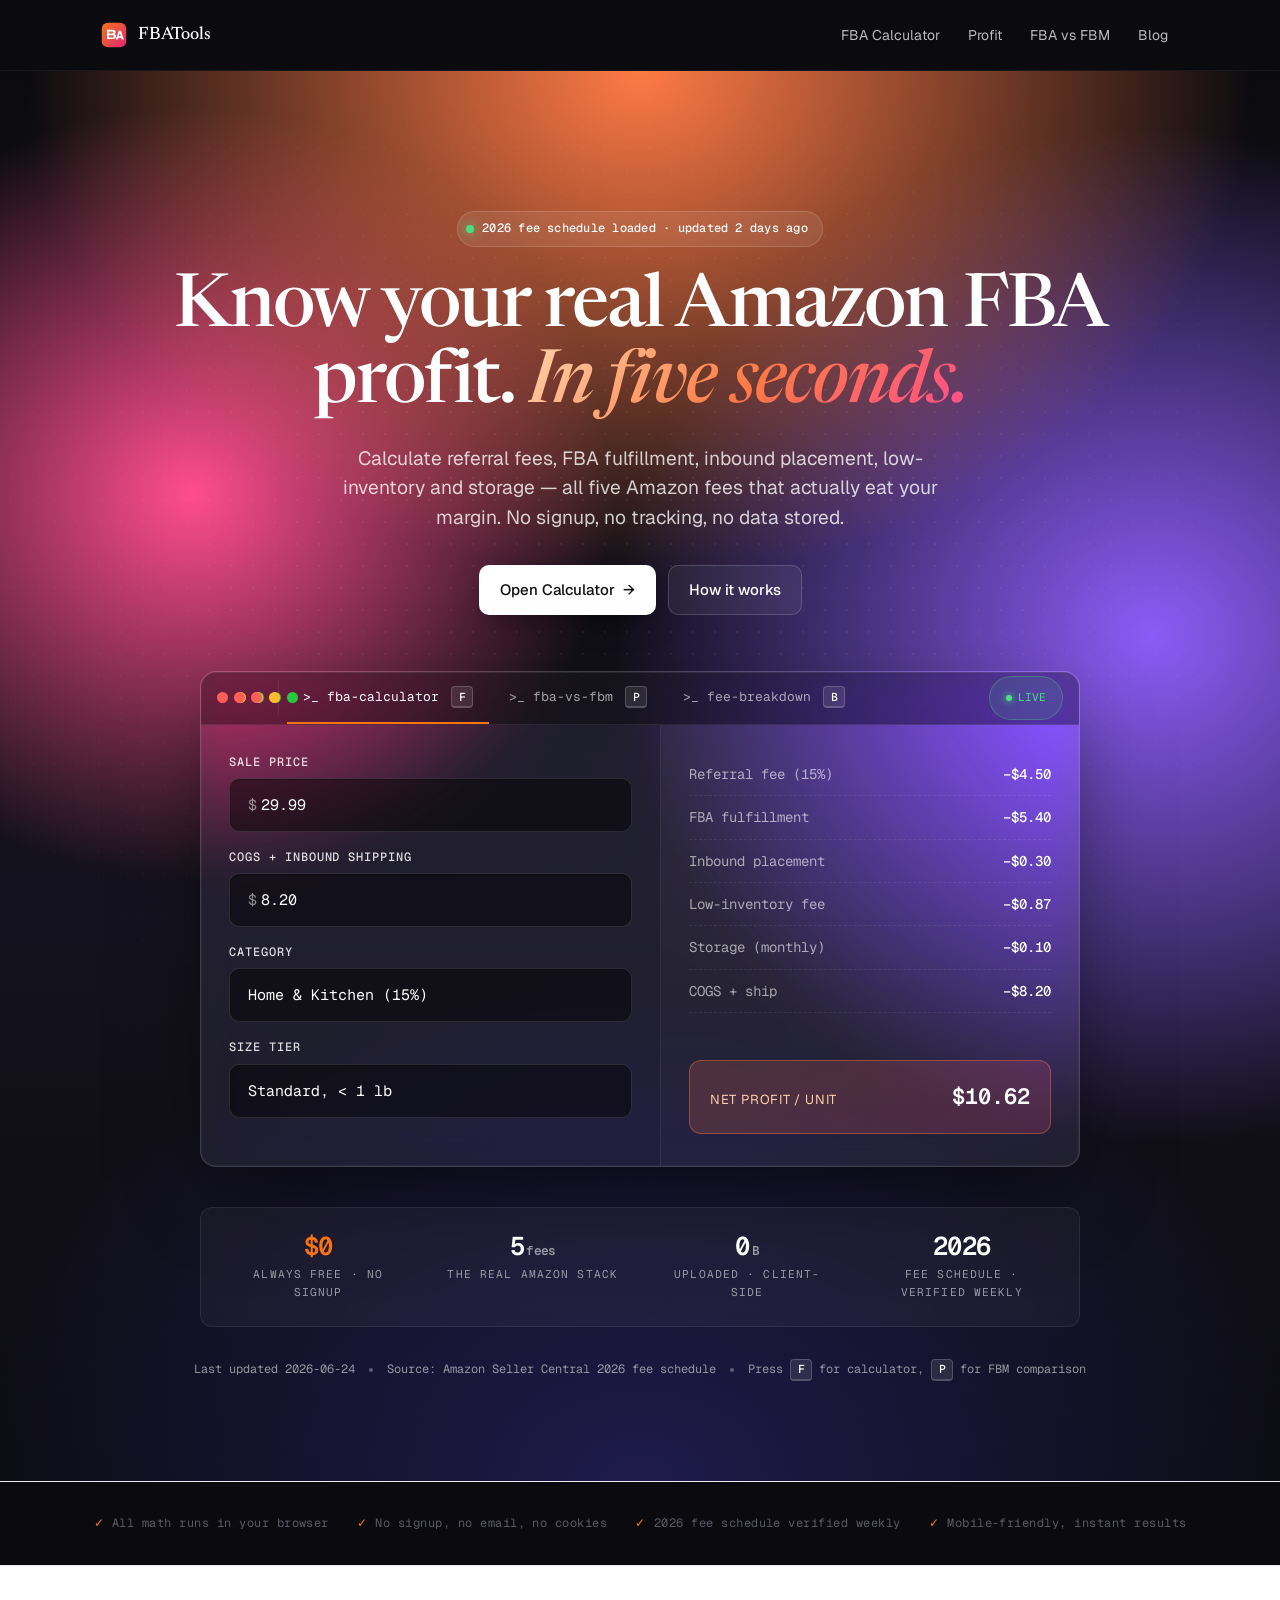
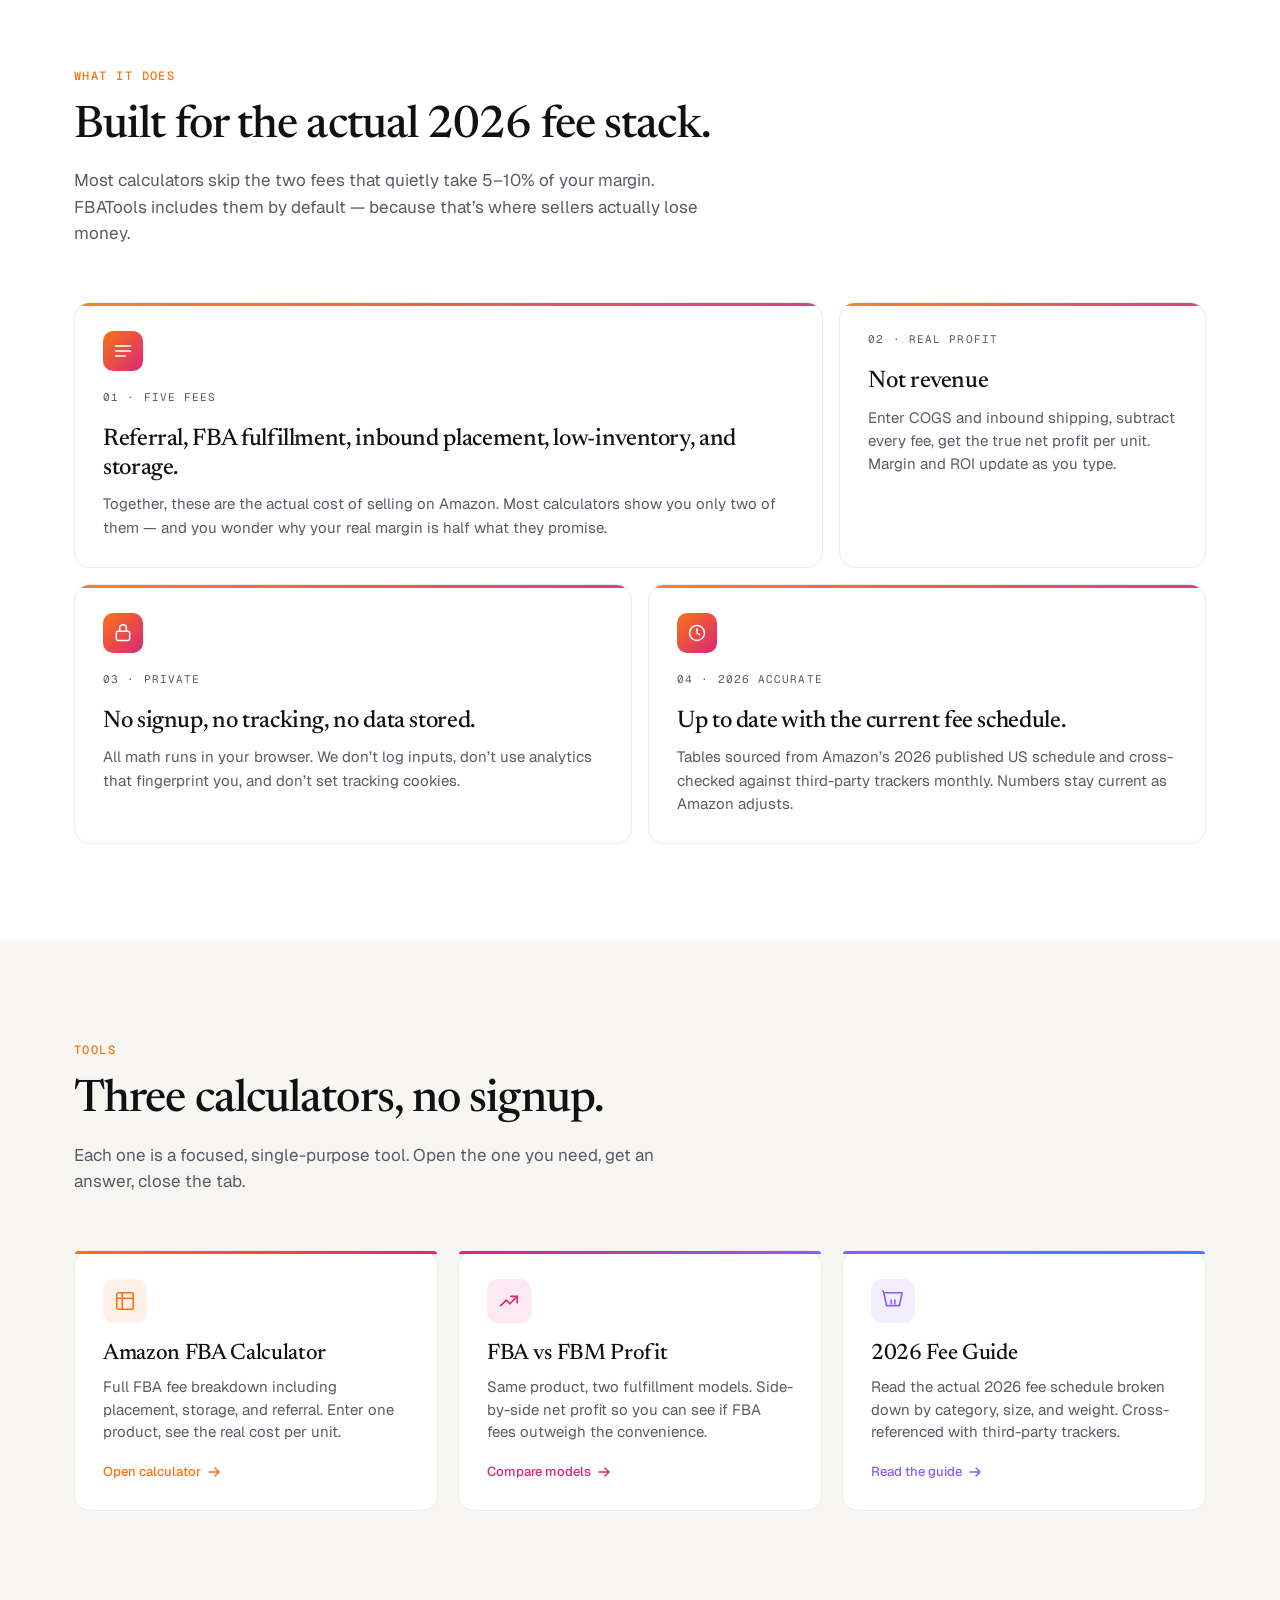
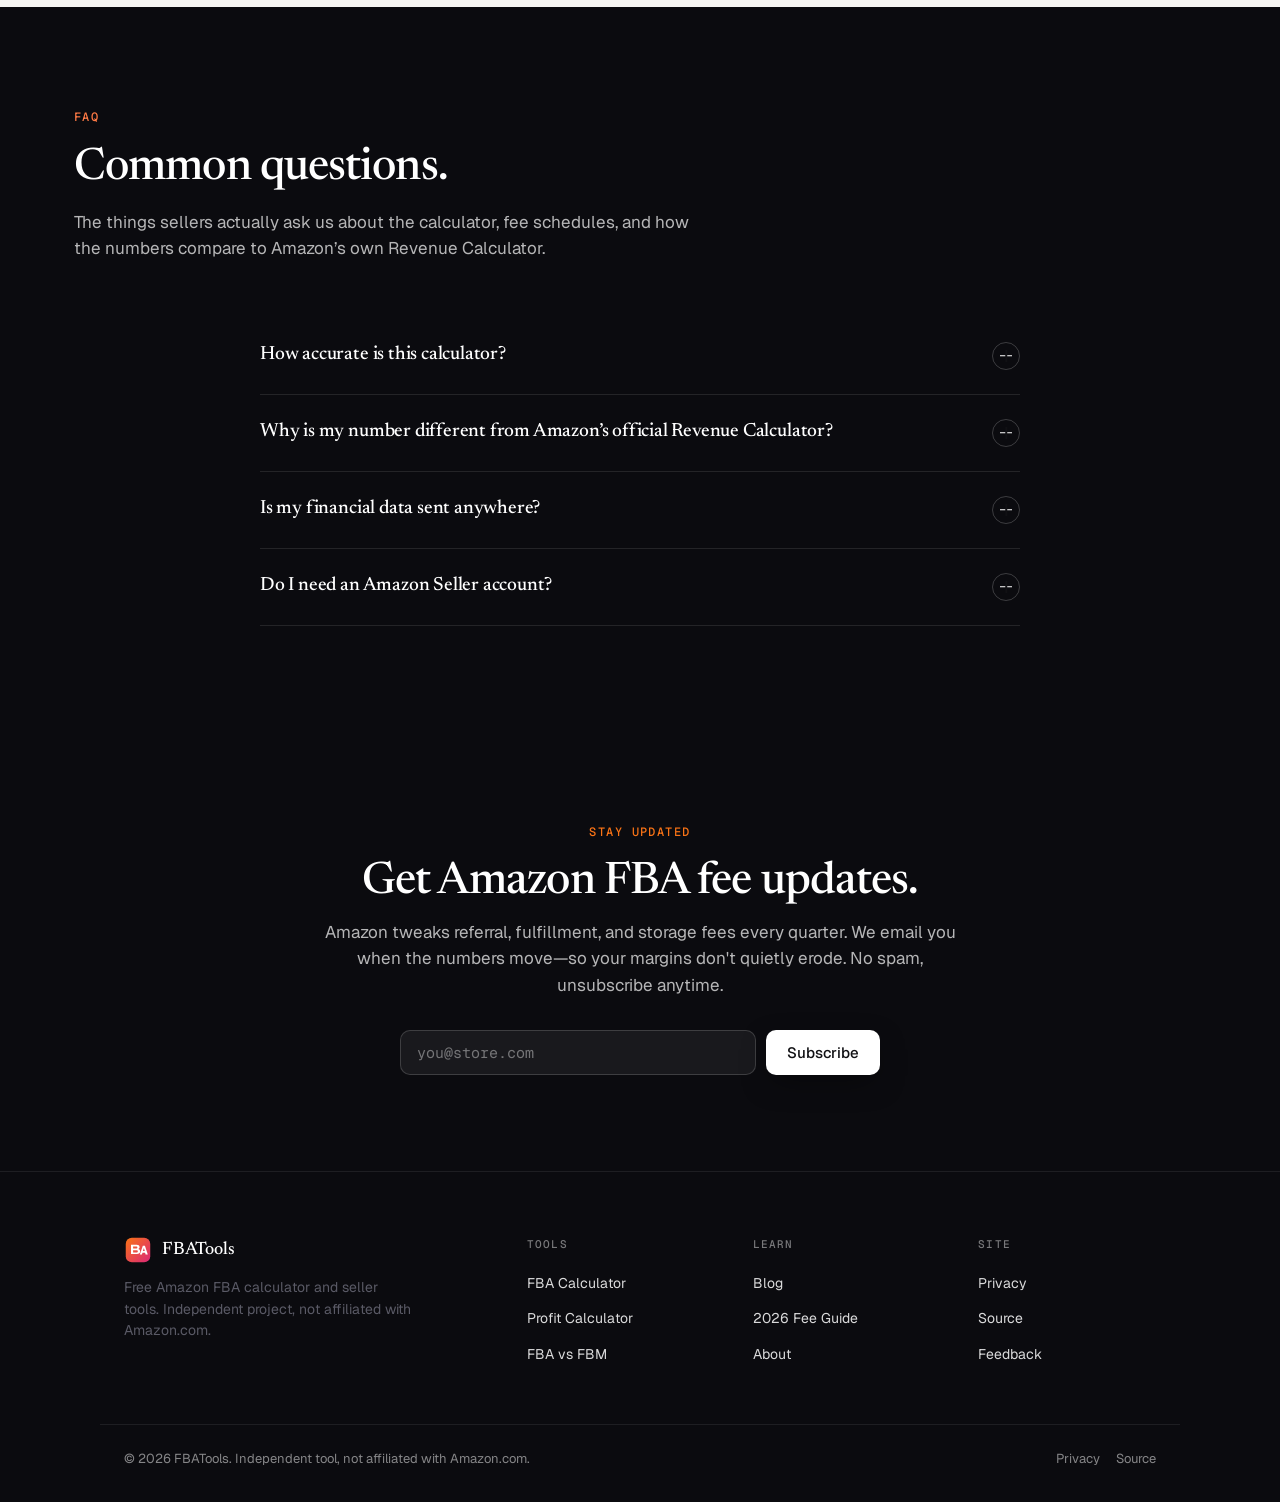
==== commit 1f08204e: "feat(ux): Week 2 P0 batch 2 - Copy + Next step + subscribe + How it works - Add Copy results button " ====
--- a/index.html
+++ b/index.html
@@ -339,6 +339,20 @@
     </div>
   </div>
 </section>
+<section class="home-section dark" id="subscribe">
+  <div class="container" style="text-align:center">
+    <div class="section-eyebrow" style="color: var(--brand-1, #F97316)">Stay updated</div>
+    <h2 class="section-title" style="margin:0 auto 12px; max-width:640px">Get Amazon FBA fee updates.</h2>
+    <p class="section-sub" style="margin:0 auto 32px">Amazon tweaks referral, fulfillment, and storage fees every quarter. We email you when the numbers move&mdash;so your margins don't quietly erode. No spam, unsubscribe anytime.</p>
+    <div class="subscribe-wrap" style="max-width:480px; margin:0 auto">
+      <form class="subscribe-form" novalidate>
+        <input type="email" name="email" placeholder="you@store.com" aria-label="Email address" required>
+        <button type="submit" class="btn btn-primary">Subscribe</button>
+      </form>
+      <p class="subscribe-done" role="status">&#10003; Thanks! Check your inbox to confirm.</p>
+    </div>
+  </div>
+</section>
 </main>
 
 <footer class="site-footer">
@@ -400,5 +414,6 @@
   });
 })();
 </script>
+<script src="/assets/js/ux.js"></script>
 </body>
 </html>
--- a/assets/css/site.css
+++ b/assets/css/site.css
@@ -1493,3 +1493,169 @@
 @media (max-width: 720px) {
   body.tool-calc main.tool-calc { padding: 72px 0 48px; }
 }
+
+/* ===== Copy results button (deng/fbatools tool pages) ===== */
+.calc-results-head {
+  display: flex;
+  justify-content: space-between;
+  align-items: center;
+  margin-bottom: var(--s-2);
+}
+.calc-results-title {
+  font-family: var(--font-mono);
+  font-size: 11px;
+  font-weight: 500;
+  text-transform: uppercase;
+  letter-spacing: 0.1em;
+  color: rgba(255, 255, 255, 0.6);
+}
+.copy-results-btn {
+  font-family: var(--font-mono);
+  font-size: 12px;
+  font-weight: 500;
+  color: rgba(255, 255, 255, 0.85);
+  background: rgba(255, 255, 255, 0.06);
+  border: 1px solid rgba(255, 255, 255, 0.16);
+  border-radius: 8px;
+  padding: 6px 12px;
+  cursor: pointer;
+  transition: background .15s ease, border-color .15s ease, transform .12s ease;
+}
+.copy-results-btn:hover {
+  background: rgba(255, 255, 255, 0.1);
+  border-color: var(--brand-1, #F97316);
+}
+.copy-results-btn:focus-visible {
+  outline: 2px solid var(--brand-1, #F97316);
+  outline-offset: 2px;
+}
+.copy-results-btn.copied {
+  color: #4ADE80;
+  border-color: #4ADE80;
+  background: rgba(74, 222, 128, 0.08);
+}
+
+/* ===== Next step recommendation bar (deng/fbatools tool pages) ===== */
+.nextstep {
+  max-width: 880px;
+  margin: var(--s-6) auto 0;
+}
+.nextstep-head {
+  font-family: var(--font-mono);
+  font-size: 12px;
+  font-weight: 500;
+  text-transform: uppercase;
+  letter-spacing: 0.1em;
+  color: rgba(255, 255, 255, 0.6);
+  margin-bottom: var(--s-3);
+}
+.nextstep-grid {
+  display: grid;
+  grid-template-columns: repeat(3, 1fr);
+  gap: var(--s-3);
+}
+.nextstep-card {
+  position: relative;
+  display: block;
+  padding: var(--s-4);
+  background: rgba(255, 255, 255, 0.04);
+  border: 1px solid rgba(255, 255, 255, 0.1);
+  border-radius: 12px;
+  text-decoration: none;
+  color: #fff;
+  transition: border-color .2s ease, background .2s ease, transform .2s ease, box-shadow .2s ease;
+}
+.nextstep-card:hover {
+  background: rgba(255, 255, 255, 0.07);
+  border-color: var(--brand-1, #F97316);
+  transform: translateY(-2px);
+  box-shadow: 0 12px 30px -12px rgba(0, 0, 0, 0.5);
+  text-decoration: none;
+  color: #fff;
+}
+.nextstep-name {
+  display: block;
+  font-family: var(--font-display);
+  font-size: 1.05rem;
+  font-weight: 500;
+  color: #fff;
+  margin-bottom: 4px;
+  padding-right: 22px;
+  letter-spacing: -0.01em;
+}
+.nextstep-desc {
+  display: block;
+  font-size: 13px;
+  color: rgba(255, 255, 255, 0.7);
+  line-height: 1.45;
+}
+.nextstep-arrow {
+  position: absolute;
+  top: var(--s-4); right: var(--s-4);
+  color: rgba(255, 255, 255, 0.4);
+  transition: color .2s ease, transform .2s ease;
+}
+.nextstep-card:hover .nextstep-arrow { color: var(--brand-1, #F97316); transform: translateX(3px); }
+.nextstep-card:focus-visible { outline: 2px solid var(--brand-1, #F97316); outline-offset: 2px; }
+@media (max-width: 720px) {
+  .nextstep-grid { grid-template-columns: 1fr; }
+}
+
+/* ===== Email subscribe (deng/fbatools) ===== */
+.subscribe-form {
+  display: flex;
+  gap: 10px;
+  justify-content: center;
+  flex-wrap: wrap;
+}
+.subscribe-form input[type=email] {
+  flex: 1;
+  min-width: 220px;
+  padding: 12px 16px;
+  background: rgba(255, 255, 255, 0.06);
+  border: 1px solid rgba(255, 255, 255, 0.16);
+  border-radius: 10px;
+  font-family: var(--font-mono);
+  font-size: 15px;
+  color: #fff;
+  transition: border-color .15s ease, box-shadow .15s ease;
+}
+.subscribe-form input[type=email]::placeholder { color: rgba(255, 255, 255, 0.4); }
+.subscribe-form input[type=email]:focus {
+  outline: none;
+  border-color: var(--brand-1, #F97316);
+  box-shadow: 0 0 0 3px rgba(249, 115, 22, 0.2);
+}
+.subscribe-form .btn { flex-shrink: 0; }
+.subscribe-done {
+  font-family: var(--font-mono);
+  font-size: 14px;
+  color: #4ADE80;
+  display: none;
+  margin-top: 16px;
+}
+.subscribe-wrap.done .subscribe-form { display: none; }
+.subscribe-wrap.done .subscribe-done { display: block; }
+
+/* inline subscribe (tool pages, after next-step) */
+.subscribe-inline {
+  max-width: 880px;
+  margin: var(--s-5) auto 0;
+  padding: var(--s-4) var(--s-5);
+  background: rgba(255, 255, 255, 0.04);
+  border: 1px solid rgba(255, 255, 255, 0.1);
+  border-radius: 12px;
+}
+.subscribe-inline .si-label {
+  font-family: var(--font-mono);
+  font-size: 13px;
+  color: rgba(255, 255, 255, 0.75);
+  margin: 0 0 10px;
+}
+.subscribe-inline .subscribe-form {
+  margin: 0;
+  max-width: none;
+  justify-content: flex-start;
+}
+.subscribe-inline .subscribe-form input[type=email] { min-width: 180px; }
+.subscribe-inline .subscribe-done { margin-top: 10px; }
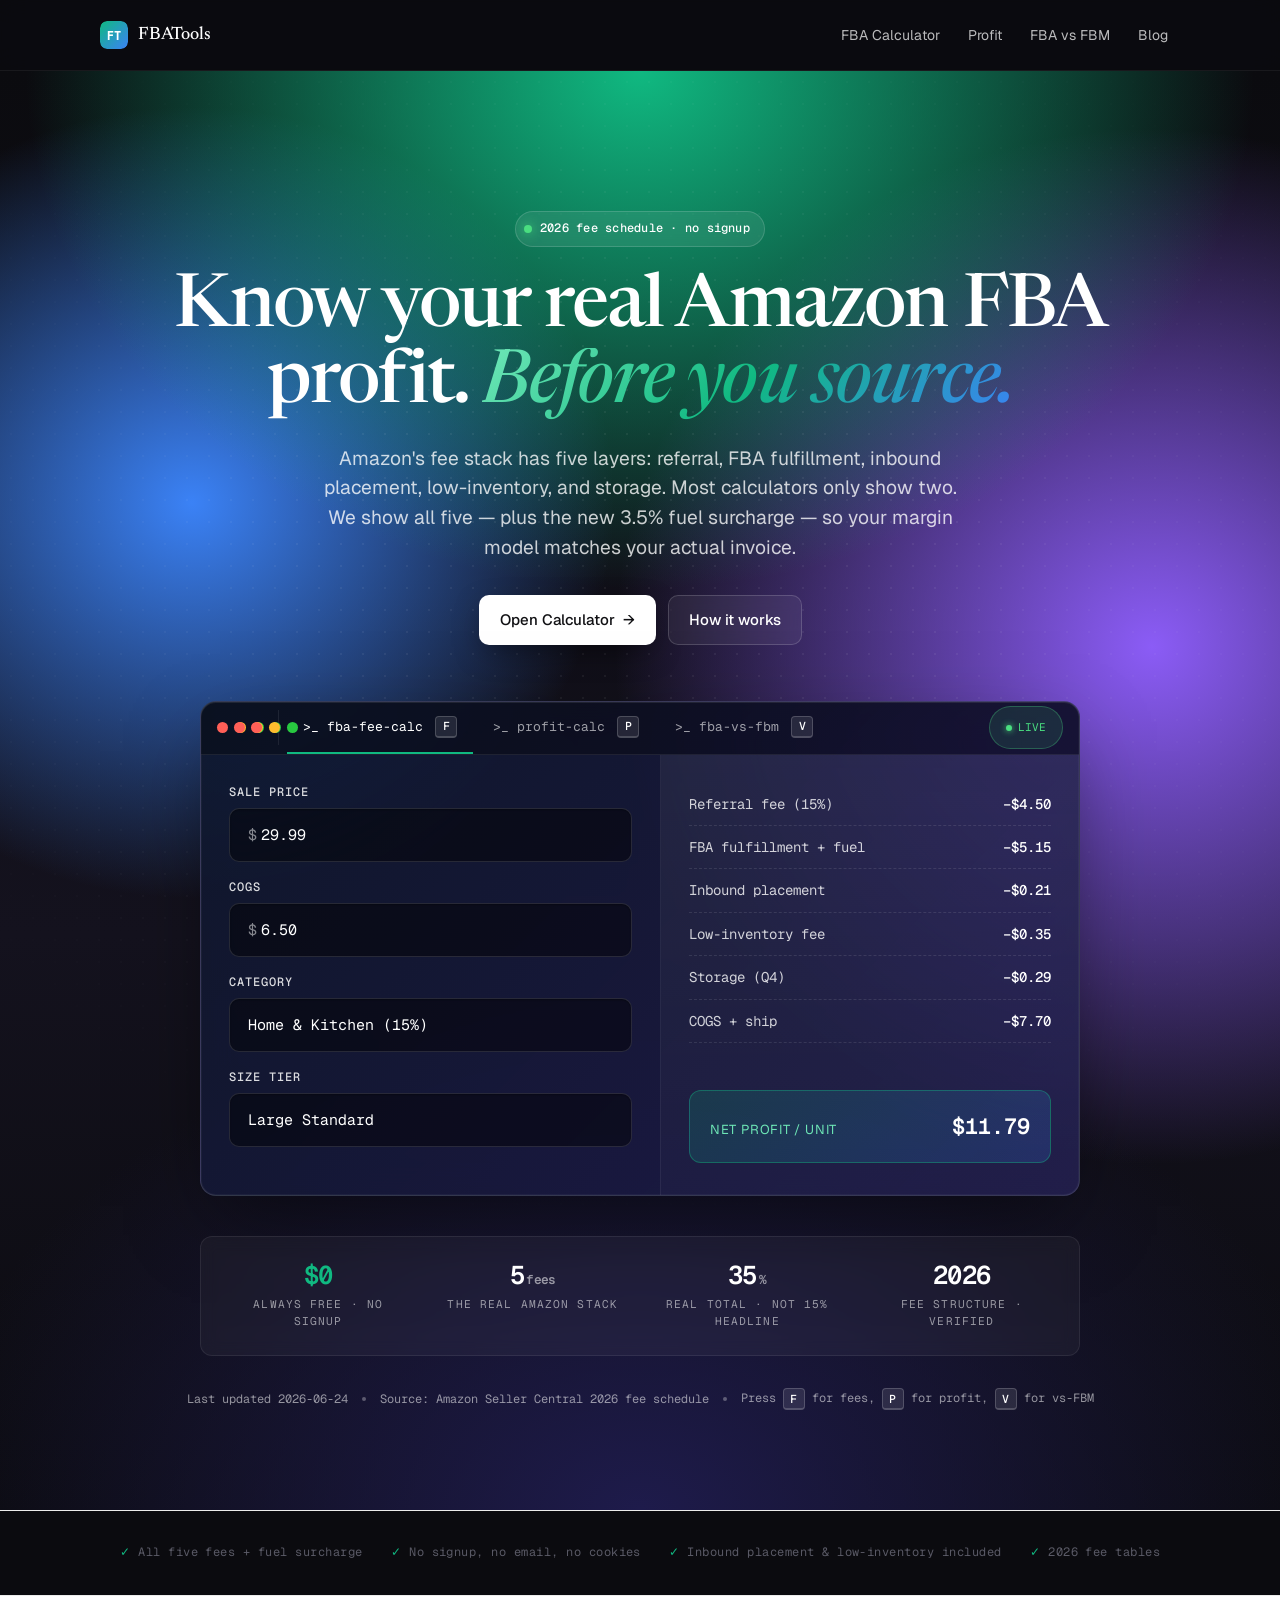
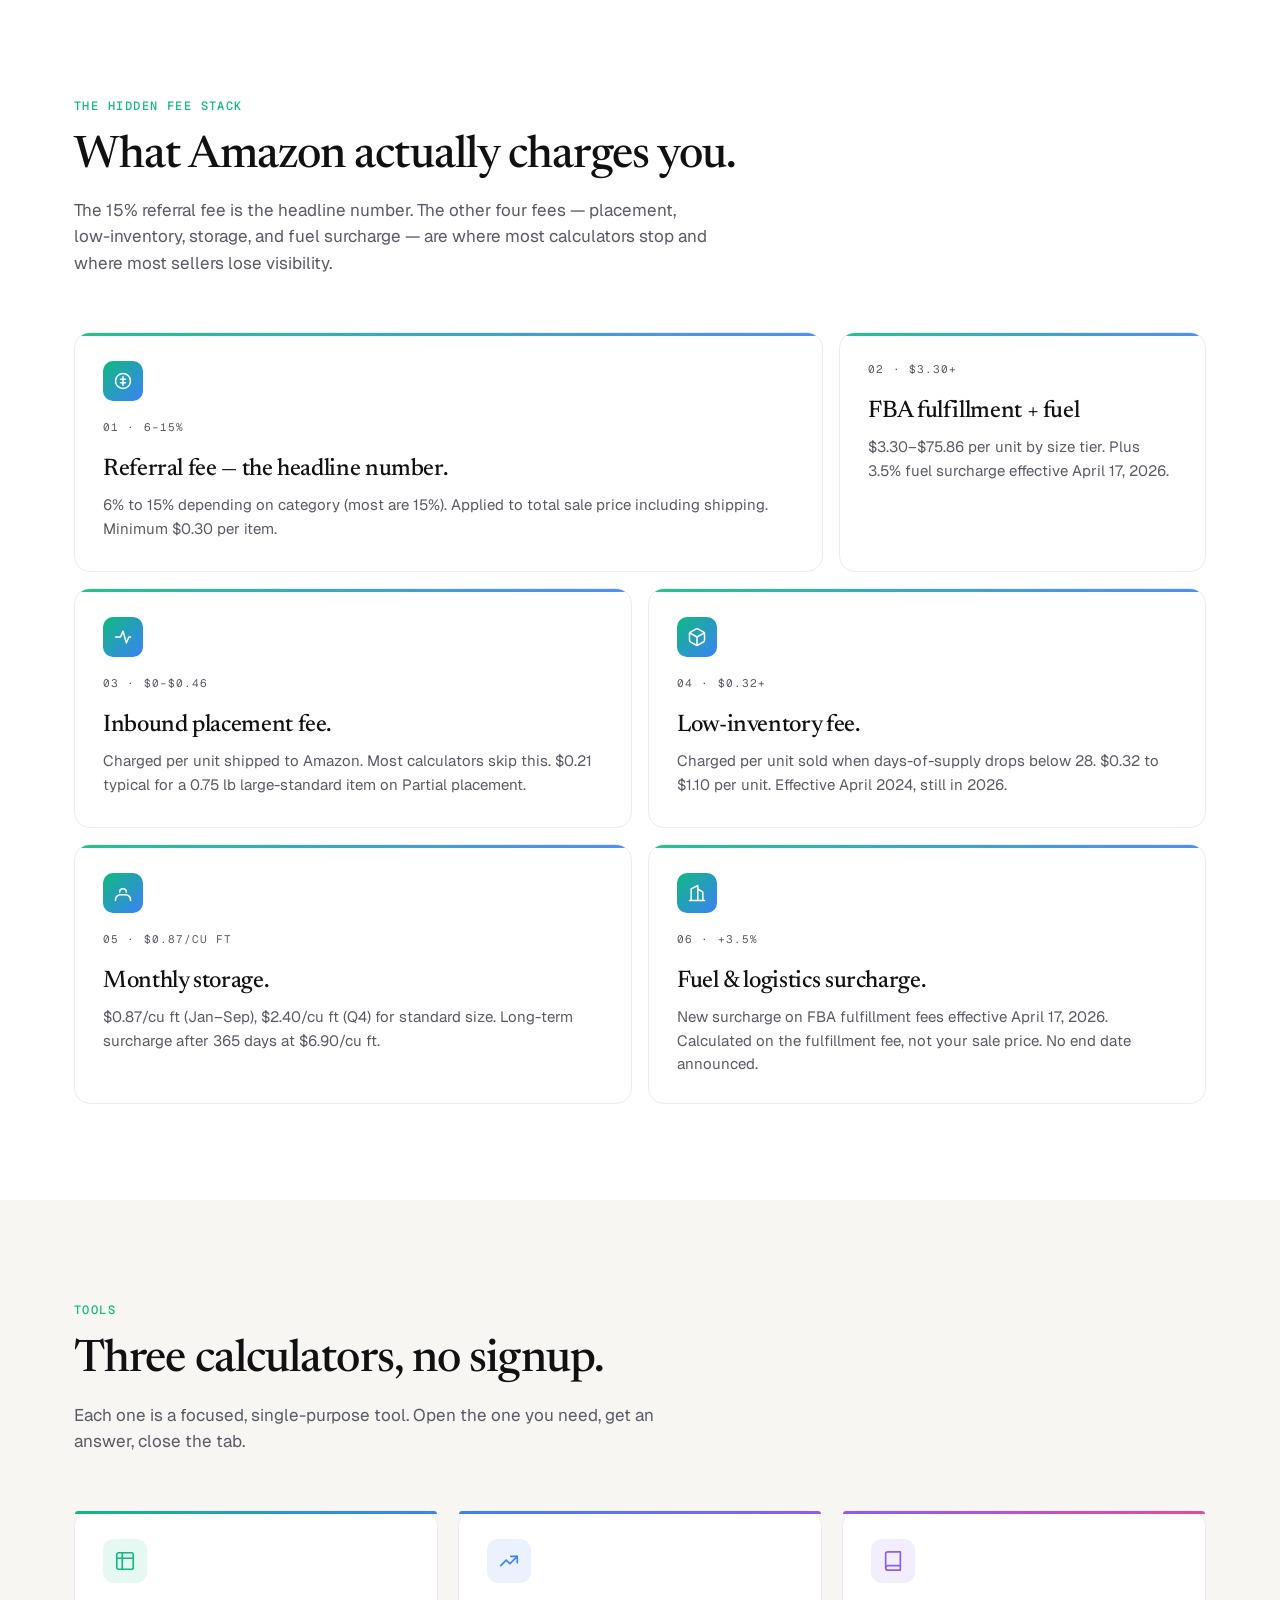
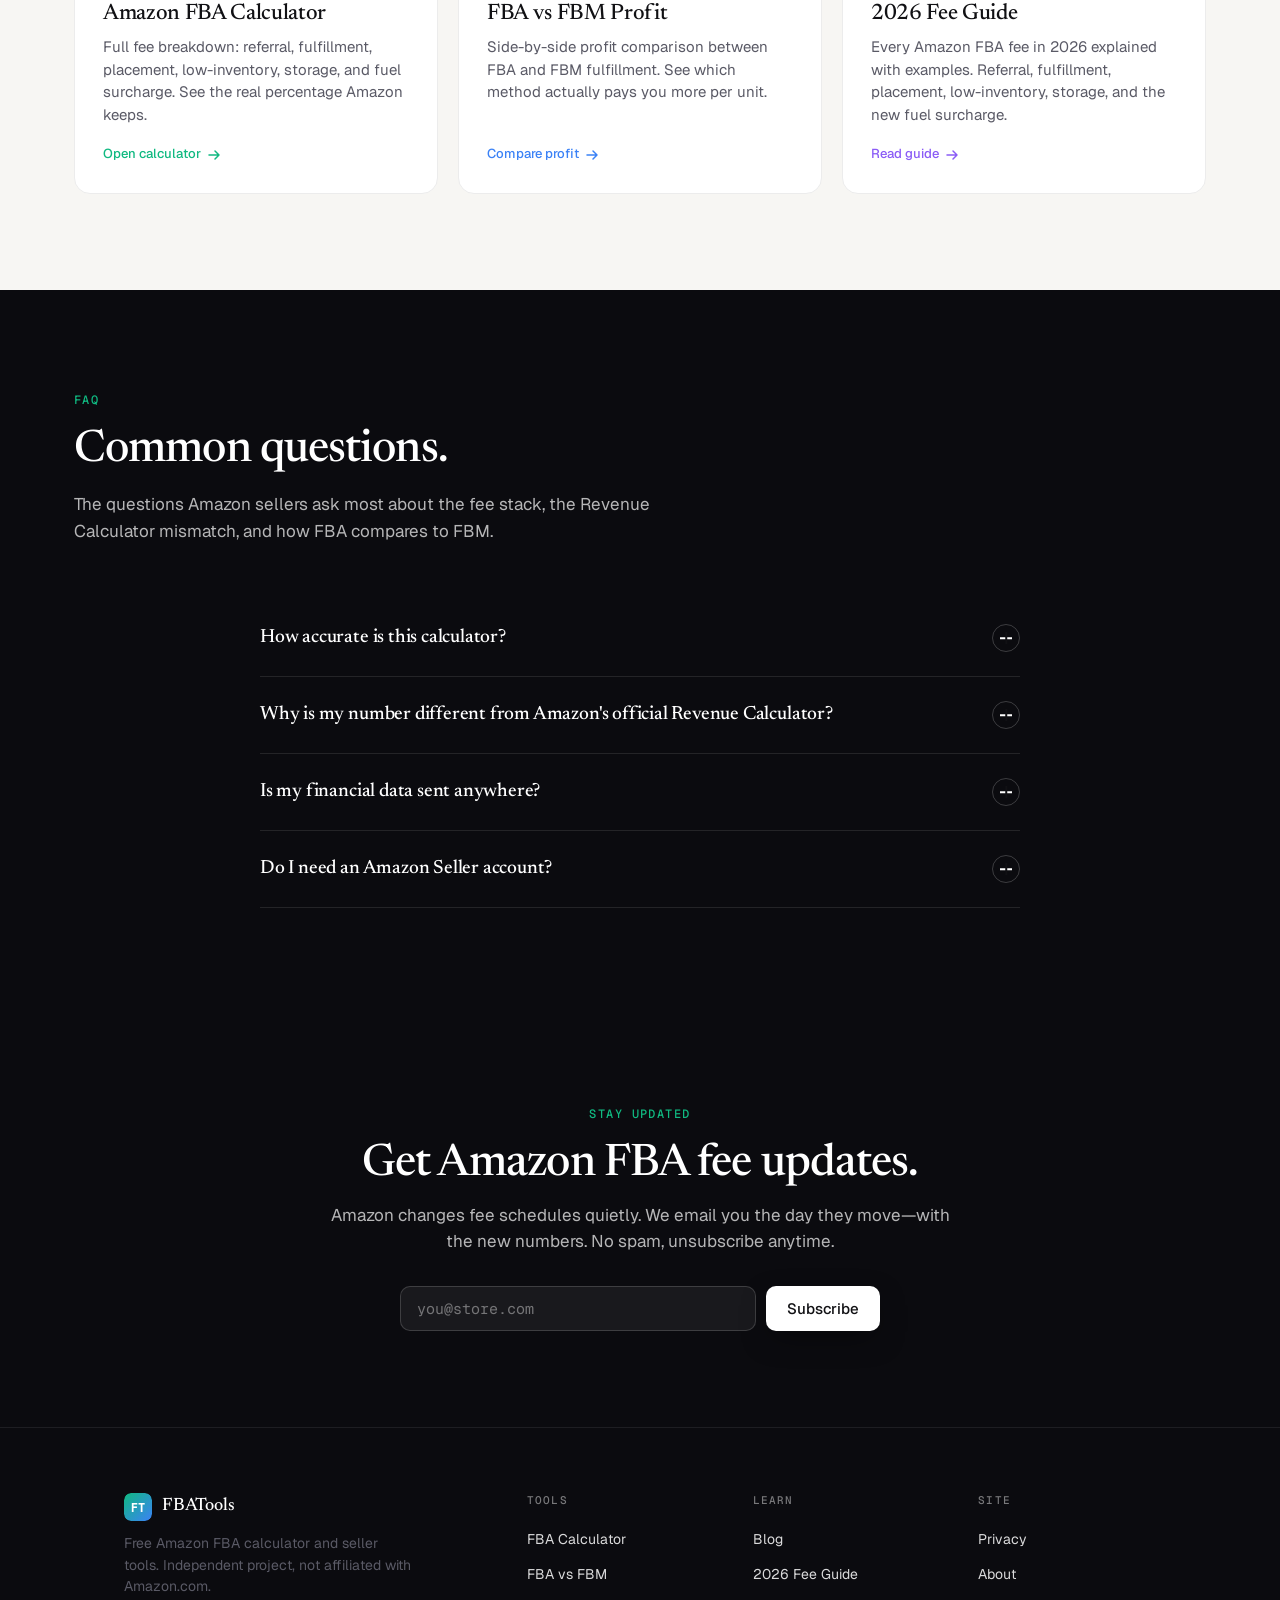
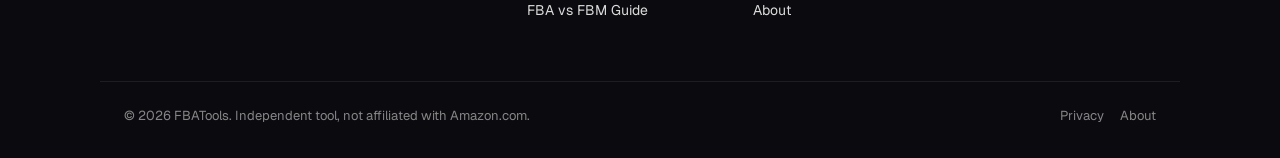
==== commit 02da67cf: "feat: dark glassmorphism theme migration from ttcalc.shop" ====
--- a/index.html
+++ b/index.html
@@ -3,19 +3,18 @@
 <head>
 <meta charset="utf-8" />
 <meta name="viewport" content="width=device-width, initial-scale=1, viewport-fit=cover" />
-<title>FBATools &mdash; Free Amazon FBA Calculator &amp; Seller Tools (2026)</title>
-<meta name="description" content="Free Amazon FBA calculator for 2026. Calculate referral, fulfillment, inbound placement, low-inventory, storage fees and true net profit per unit. No signup." />
-<meta name="keywords" content="amazon fba calculator, fba profit calculator, amazon seller fees, fba fee calculator, amazon referral fee, fba storage fee, fba inbound placement fee, fba low inventory fee, 2026" />
+<title>Free Amazon FBA Fee &amp; Profit Calculator 2026 | FBATools</title>
+<meta name="description" content="Free Amazon FBA seller tools. Calculate FBA fees, referral fees, placement fees, low-inventory fees, storage fees and net profit. Updated for 2026." />
+<meta name="keywords" content="amazon fba calculator, fba fee calculator, fba profit calculator, amazon referral fee, fba inbound placement fee, fba low inventory fee, 2026" />
 <link rel="canonical" href="https://fbatools.zh.kg/" />
-<meta property="og:title" content="FBATools &mdash; Free Amazon FBA Calculator 2026" />
-<meta property="og:description" content="Free Amazon FBA calculator for 2026. Calculate referral, fulfillment, inbound placement, low-inventory, storage fees and true net profit per unit. No signup." />
+<meta property="og:title" content="Free Amazon FBA Fee &amp; Profit Calculator 2026" />
+<meta property="og:description" content="Calculate FBA fees, referral fees, storage fees, profit margins and ROI. Updated for 2026." />
 <meta property="og:type" content="website" />
 <meta property="og:url" content="https://fbatools.zh.kg/" />
 <meta property="og:site_name" content="FBATools" />
 <meta name="twitter:card" content="summary_large_image" />
-<meta name="twitter:title" content="FBATools — Free Amazon FBA Calculator & Seller Tools (2026)" />
-<meta name="twitter:description" content="Free Amazon FBA calculator for 2026. Calculate referral, fulfillment, inbound placement, low-inventory, storage fees and true net profit per unit. No signup." />
-<meta name="twitter:image" content="https://fbatools.zh.kg/assets/images/og-default.jpg" />
+<meta name="twitter:title" content="Free Amazon FBA Fee &amp; Profit Calculator 2026" />
+<meta name="twitter:description" content="Free Amazon FBA seller tools. Calculate FBA fees, profit margins, and ROI. Updated for 2026." />
 <link rel="icon" type="image/svg+xml" href="/assets/images/favicon.svg" />
 <link rel="preconnect" href="https://fonts.googleapis.com" />
 <link rel="preconnect" href="https://fonts.gstatic.com" crossorigin />
@@ -23,10 +22,10 @@
 <link rel="stylesheet" href="/assets/css/site.css" />
 <style>
   body.home {
-    --brand-1: #F97316;
-    --brand-2: #DB2777;
-    --hero-glow-1: #FF7A45;
-    --hero-glow-2: #FF4D8D;
+    --brand-1: #10B981;
+    --brand-2: #3B82F6;
+    --hero-glow-1: #10B981;
+    --hero-glow-2: #3B82F6;
     --hero-glow-3: #8B5CF6;
     --hero-glow-4: #1E1B4B;
   }
@@ -43,10 +42,6 @@
   "offers": {"@type": "Offer", "price": "0", "priceCurrency": "USD"}
 }
 </script>
-
-<meta property="og:image" content="https://fbatools.zh.kg/assets/images/og-default.jpg">
-<meta name="theme-color" content="#F97316">
-<link rel="manifest" href="/manifest.webmanifest">
 <script type="application/ld+json">
 {
   "@context": "https://schema.org",
@@ -56,22 +51,53 @@
       "@id": "https://fbatools.zh.kg/#website",
       "name": "FBATools",
       "url": "https://fbatools.zh.kg/",
-      "description": "Free Amazon FBA calculator for Amazon sellers. Calculate FBA fees, referral fees, placement fees, low-inventory fees, storage fees and net profit in seconds. Updated for 2026 fee rules."
+      "description": "Free Amazon FBA calculator and seller tools. Updated for 2026."
     },
     {
       "@type": "Organization",
       "@id": "https://fbatools.zh.kg/#organization",
       "name": "FBATools",
-      "url": "https://fbatools.zh.kg/",
-      "logo": {
-        "@type": "ImageObject",
-        "url": "https://fbatools.zh.kg/assets/images/og-default.jpg",
-        "width": 1200,
-        "height": 630
-      },
-      "sameAs": [
-        "https://github.com/qq136692547-cmyk/fbatools-site"
-      ]
+      "url": "https://fbatools.zh.kg/"
+    }
+  ]
+}
+</script>
+<script type="application/ld+json">
+{
+  "@context": "https://schema.org",
+  "@type": "FAQPage",
+  "mainEntity": [
+    {
+      "@type": "Question",
+      "name": "How accurate is this calculator?",
+      "acceptedAnswer": {
+        "@type": "Answer",
+        "text": "Fee tables are sourced from Amazon's 2026 published US schedule. Actual Amazon invoices can differ by ±2% due to dimensional-weight rounding, aged-inventory surcharges, and category-specific overrides."
+      }
+    },
+    {
+      "@type": "Question",
+      "name": "Why is my number different from Amazon's official Revenue Calculator?",
+      "acceptedAnswer": {
+        "@type": "Answer",
+        "text": "Amazon's tool uses a simplified model that doesn't always include the Inbound Placement Fee or Low-Inventory Fee. Those two together can be $0.30–$0.70 per unit. Our calculator includes them by default."
+      }
+    },
+    {
+      "@type": "Question",
+      "name": "Is my financial data sent anywhere?",
+      "acceptedAnswer": {
+        "@type": "Answer",
+        "text": "No. All calculations happen in your browser. We do not log inputs, do not use analytics that fingerprint you, and do not store cookies."
+      }
+    },
+    {
+      "@type": "Question",
+      "name": "Do I need an Amazon Seller account?",
+      "acceptedAnswer": {
+        "@type": "Answer",
+        "text": "No. Open the page and start calculating. No Amazon login, no FBATools account, no email."
+      }
     }
   ]
 }
@@ -97,25 +123,25 @@
 <main id="main">
 <section class="hero-v3">
   <div class="container">
-    <span class="hero-eyebrow"><span class="dot"></span> 2026 fee schedule loaded &middot; updated 2 days ago</span>
-    <h1 class="hero-title">Know your real Amazon FBA profit. <em>In five seconds.</em></h1>
-    <p class="hero-lede">Calculate referral fees, FBA fulfillment, inbound placement, low-inventory and storage &mdash; all five Amazon fees that actually eat your margin. No signup, no tracking, no data stored.</p>
+    <span class="hero-eyebrow"><span class="dot"></span> 2026 fee schedule &middot; no signup</span>
+    <h1 class="hero-title">Know your real Amazon FBA profit. <em>Before you source.</em></h1>
+    <p class="hero-lede">Amazon's fee stack has five layers: referral, FBA fulfillment, inbound placement, low-inventory, and storage. Most calculators only show two. We show all five — plus the new 3.5% fuel surcharge — so your margin model matches your actual invoice.</p>
     <div class="hero-cta-row">
       <a href="/tools/fba-calculator/" class="btn btn-primary">Open Calculator <span class="arr">&rarr;</span></a>
       <a href="#how-it-works" class="btn btn-ghost">How it works</a>
     </div>
 
-    <div class="calc-window" role="region" aria-label="Amazon FBA calculator demo">
+    <div class="calc-window" role="region" aria-label="Amazon FBA fee calculator demo">
       <div class="demo-tabs-bar">
         <div class="demo-traffic" aria-hidden="true"><span></span><span></span><span></span></div>
         <button class="demo-tab is-active" data-tab="calc">
-          <span>&gt;_</span> fba-calculator <span class="demo-tab-kbd"><span class="kbd">F</span></span>
+          <span>&gt;_</span> fba-fee-calc <span class="demo-tab-kbd"><span class="kbd">F</span></span>
         </button>
         <button class="demo-tab" data-tab="profit">
-          <span>&gt;_</span> fba-vs-fbm <span class="demo-tab-kbd"><span class="kbd">P</span></span>
+          <span>&gt;_</span> profit-calc <span class="demo-tab-kbd"><span class="kbd">P</span></span>
         </button>
-        <button class="demo-tab" data-tab="fees">
-          <span>&gt;_</span> fee-breakdown <span class="demo-tab-kbd"><span class="kbd">B</span></span>
+        <button class="demo-tab" data-tab="vs">
+          <span>&gt;_</span> fba-vs-fbm <span class="demo-tab-kbd"><span class="kbd">V</span></span>
         </button>
         <span class="demo-pill">LIVE</span>
       </div>
@@ -128,8 +154,8 @@
               <div class="input"><span class="prefix">$</span><span>29.99</span></div>
             </div>
             <div class="calc-field">
-              <label>COGS + inbound shipping</label>
-              <div class="input"><span class="prefix">$</span><span>8.20</span></div>
+              <label>COGS</label>
+              <div class="input"><span class="prefix">$</span><span>6.50</span></div>
             </div>
             <div class="calc-field">
               <label>Category</label>
@@ -137,17 +163,17 @@
             </div>
             <div class="calc-field">
               <label>Size tier</label>
-              <div class="input"><span>Standard, &lt; 1 lb</span></div>
+              <div class="input"><span>Large Standard</span></div>
             </div>
           </div>
           <div class="calc-results">
             <div class="calc-result-row"><span class="lbl">Referral fee (15%)</span><span class="val">&minus;$4.50</span></div>
-            <div class="calc-result-row"><span class="lbl">FBA fulfillment</span><span class="val">&minus;$5.40</span></div>
-            <div class="calc-result-row"><span class="lbl">Inbound placement</span><span class="val">&minus;$0.30</span></div>
-            <div class="calc-result-row"><span class="lbl">Low-inventory fee</span><span class="val">&minus;$0.87</span></div>
-            <div class="calc-result-row"><span class="lbl">Storage (monthly)</span><span class="val">&minus;$0.10</span></div>
-            <div class="calc-result-row"><span class="lbl">COGS + ship</span><span class="val">&minus;$8.20</span></div>
-            <div class="calc-result-row highlight"><span class="lbl">Net profit / unit</span><span class="val">$10.62</span></div>
+            <div class="calc-result-row"><span class="lbl">FBA fulfillment + fuel</span><span class="val">&minus;$5.15</span></div>
+            <div class="calc-result-row"><span class="lbl">Inbound placement</span><span class="val">&minus;$0.21</span></div>
+            <div class="calc-result-row"><span class="lbl">Low-inventory fee</span><span class="val">&minus;$0.35</span></div>
+            <div class="calc-result-row"><span class="lbl">Storage (Q4)</span><span class="val">&minus;$0.29</span></div>
+            <div class="calc-result-row"><span class="lbl">COGS + ship</span><span class="val">&minus;$7.70</span></div>
+            <div class="calc-result-row highlight"><span class="lbl">Net profit / unit</span><span class="val">$11.79</span></div>
           </div>
         </div>
       </div>
@@ -155,40 +181,45 @@
       <div class="demo-tabpanel" data-panel="profit" hidden>
         <div class="calc-body" style="grid-template-columns: 1fr 1fr;">
           <div style="padding:28px; background: rgba(0,0,0,0.3);">
-            <div class="calc-field" style="margin-bottom:6px"><span style="color:#FF7A45;font-family:var(--font-mono);font-size:11px;text-transform:uppercase;letter-spacing:.08em">FBA Model</span></div>
-            <div class="calc-result-row" style="border-color:rgba(255,255,255,0.08)"><span class="lbl">Total fees</span><span class="val">&minus;$11.17</span></div>
-            <div class="calc-result-row"><span class="lbl">Net / unit</span><span class="val">$10.62</span></div>
-            <div class="calc-result-row"><span class="lbl">Margin</span><span class="val">35.4%</span></div>
-            <div class="calc-result-row"><span class="lbl">ROI</span><span class="val">130%</span></div>
-            <div class="calc-result-row"><span class="lbl">Per month (100u)</span><span class="val">$1,062</span></div>
+            <div class="calc-field" style="margin-bottom:6px"><span style="color:#10B981;font-family:var(--font-mono);font-size:11px;text-transform:uppercase;letter-spacing:.08em">FBA Fulfillment</span></div>
+            <div class="calc-result-row" style="border-color:rgba(255,255,255,0.08)"><span class="lbl">Total Amazon fees</span><span class="val">&minus;$10.50</span></div>
+            <div class="calc-result-row"><span class="lbl">Net / unit</span><span class="val">$11.79</span></div>
+            <div class="calc-result-row"><span class="lbl">Margin</span><span class="val">39.3%</span></div>
+            <div class="calc-result-row"><span class="lbl">ROI</span><span class="val">153%</span></div>
+            <div class="calc-result-row"><span class="lbl">Per month (100u)</span><span class="val">$1,179</span></div>
           </div>
           <div style="padding:28px; background: rgba(0,0,0,0.2);">
-            <div class="calc-field" style="margin-bottom:6px"><span style="color:#60A5FA;font-family:var(--font-mono);font-size:11px;text-transform:uppercase;letter-spacing:.08em">FBM Model (you ship)</span></div>
-            <div class="calc-result-row" style="border-color:rgba(255,255,255,0.08)"><span class="lbl">Referral fee (15%)</span><span class="val">&minus;$4.50</span></div>
-            <div class="calc-result-row"><span class="lbl">Shipping (you)</span><span class="val">&minus;$3.20</span></div>
-            <div class="calc-result-row"><span class="lbl">Net / unit</span><span class="val">$14.09</span></div>
-            <div class="calc-result-row"><span class="lbl">Margin</span><span class="val">47.0%</span></div>
-            <div class="calc-result-row"><span class="lbl">Per month (100u)</span><span class="val">$1,409</span></div>
+            <div class="calc-field" style="margin-bottom:6px"><span style="color:#3B82F6;font-family:var(--font-mono);font-size:11px;text-transform:uppercase;letter-spacing:.08em">FBM Self-fulfilled</span></div>
+            <div class="calc-result-row" style="border-color:rgba(255,255,255,0.08)"><span class="lbl">Referral only</span><span class="val">&minus;$4.50</span></div>
+            <div class="calc-result-row"><span class="lbl">Outbound shipping</span><span class="val">&minus;$4.50</span></div>
+            <div class="calc-result-row"><span class="lbl">Net / unit</span><span class="val">$13.29</span></div>
+            <div class="calc-result-row"><span class="lbl">Margin</span><span class="val">44.3%</span></div>
+            <div class="calc-result-row"><span class="lbl">Prime eligibility</span><span class="val">No</span></div>
           </div>
         </div>
       </div>
 
-      <div class="demo-tabpanel" data-panel="fees" hidden>
+      <div class="demo-tabpanel" data-panel="vs" hidden>
         <div style="padding: 24px 28px; font-family: var(--font-mono); font-size: 13px; line-height: 1.8; color: #fff;">
-<pre style="margin:0;color:#fff;font-family:var(--font-mono);font-size:13px;line-height:1.7"><span class="tok-com">// Amazon FBA fee stack &mdash;2026 US schedule</span>
-<span class="tok-key">product</span>  = <span class="tok-str">"$29.99 standard-size home"</span>
-<span class="tok-key">fees</span> = <span class="tok-pun">{</span>
-  <span class="tok-key">referral</span>:        <span class="tok-fn">referral</span>(<span class="tok-num">0.15</span>, product),     <span class="tok-com"># 15% of total</span>
-  <span class="tok-key">fulfillment</span>:     <span class="tok-fn">fba_fulfillment</span>(size, weight), <span class="tok-com"># by tier</span>
-  <span class="tok-key">placement</span>:       <span class="tok-fn">inbound_placement</span>(fc),       <span class="tok-com"># partial = +fee</span>
-  <span class="tok-key">low_inventory</span>:   <span class="tok-fn">lif</span>(days_of_cover),            <span class="tok-com"># &lt;28 days = +fee</span>
-  <span class="tok-key">storage</span>:         <span class="tok-fn">monthly_storage</span>(cuft, month) <span class="tok-com"># Q4 peak rates</span>
+<pre style="margin:0;color:#fff;font-family:var(--font-mono);font-size:13px;line-height:1.7"><span class="tok-com">// Amazon FBA vs FBM — same $29.99 product</span>
+<span class="tok-key">product</span> = <span class="tok-str">"$29.99 home & kitchen"</span>
+<span class="tok-key">fba</span> = <span class="tok-pun">{</span>
+  <span class="tok-key">referral</span>:     <span class="tok-fn">referral</span>(<span class="tok-num">0.15</span>, product),
+  <span class="tok-key">fulfillment</span>:  <span class="tok-fn">fba_fulfillment</span>(size, weight),
+  <span class="tok-key">placement</span>:    <span class="tok-fn">inbound_placement</span>(fc),
+  <span class="tok-key">low_inv</span>:      <span class="tok-fn">lif</span>(days_of_cover),
+  <span class="tok-key">storage</span>:      <span class="tok-fn">storage</span>(cubic_ft, months),
+  <span class="tok-key">fuel</span>:         <span class="tok-fn">fuel_surcharge</span>(<span class="tok-num">0.035</span>)
 <span class="tok-pun">}</span>
-
-<span class="tok-com">// total = $11.17 &middot; includes the two fees most calculators miss</span>
-<span class="tok-ok">&#10003; placement + low-inventory included by default</span>
-<span class="tok-ok">&#10003; 2026 verified vs Amazon Seller Central</span>
-<span class="tok-ok">&#10003; runs in your browser, no API call</span></pre>
+<span class="tok-key">fbm</span> = <span class="tok-pun">{</span>
+  <span class="tok-key">referral</span>:     <span class="tok-fn">referral</span>(<span class="tok-num">0.15</span>, product),
+  <span class="tok-key">outbound</span>:     <span class="tok-fn">self_shipping</span>(weight, zone)
+<span class="tok-pun">}</span>
+
+<span class="tok-com">// result: FBA $11.79 net  vs  FBM $13.29 net</span>
+<span class="tok-ok">&#10003; FBM wins on raw margin for this item</span>
+<span class="tok-ok">&#10003; FBA wins on Prime reach &amp; Buy Box</span>
+<span class="tok-ok">&#10003; your call depends on category + shipping cost</span></pre>
         </div>
       </div>
     </div>
@@ -203,12 +234,12 @@
         <span class="l">the real Amazon stack</span>
       </div>
       <div class="hero-stat">
-        <span class="n">0<span class="unit">B</span></span>
-        <span class="l">uploaded &middot; client-side</span>
+        <span class="n">35<span class="unit">%</span></span>
+        <span class="l">real total &middot; not 15% headline</span>
       </div>
       <div class="hero-stat">
         <span class="n">2026</span>
-        <span class="l">fee schedule &middot; verified weekly</span>
+        <span class="l">fee structure &middot; verified</span>
       </div>
     </div>
 
@@ -217,56 +248,74 @@
       <span class="dot-sep"></span>
       <span>Source: Amazon Seller Central 2026 fee schedule</span>
       <span class="dot-sep"></span>
-      <span>Press <span class="kbd">F</span> for calculator, <span class="kbd">P</span> for FBM comparison</span>
+      <span>Press <span class="kbd">F</span> for fees, <span class="kbd">P</span> for profit, <span class="kbd">V</span> for vs-FBM</span>
     </p>
   </div>
 </section>
 
 <section class="trust-strip" aria-label="Why this calculator">
-  <span><span class="check">&#10003;</span> All math runs in your browser</span>
+  <span><span class="check">&#10003;</span> All five fees + fuel surcharge</span>
   <span><span class="check">&#10003;</span> No signup, no email, no cookies</span>
-  <span><span class="check">&#10003;</span> 2026 fee schedule verified weekly</span>
-  <span><span class="check">&#10003;</span> Mobile-friendly, instant results</span>
+  <span><span class="check">&#10003;</span> Inbound placement &amp; low-inventory included</span>
+  <span><span class="check">&#10003;</span> 2026 fee tables</span>
 </section>
 
 <section class="home-section" id="how-it-works">
   <div class="container">
-    <span class="section-eyebrow">What it does</span>
-    <h2 class="section-title">Built for the actual 2026 fee stack.</h2>
-    <p class="section-sub">Most calculators skip the two fees that quietly take 5&ndash;10% of your margin. FBATools includes them by default &mdash; because that&rsquo;s where sellers actually lose money.</p>
+    <span class="section-eyebrow">The hidden fee stack</span>
+    <h2 class="section-title">What Amazon actually charges you.</h2>
+    <p class="section-sub">The 15% referral fee is the headline number. The other four fees — placement, low-inventory, storage, and fuel surcharge — are where most calculators stop and where most sellers lose visibility.</p>
     <div class="bento-v3">
       <div class="bento-card span-4">
         <span class="card-edge" aria-hidden="true"></span>
         <div class="card-icon" aria-hidden="true">
-          <svg viewBox="0 0 24 24" fill="none" stroke="currentColor" stroke-width="1.8" stroke-linecap="round" stroke-linejoin="round"><path d="M3 6h18M3 12h18M3 18h12"/></svg>
-        </div>
-        <span class="num">01 &middot; Five fees</span>
-        <h3>Referral, FBA fulfillment, inbound placement, low-inventory, and storage.</h3>
-        <p>Together, these are the actual cost of selling on Amazon. Most calculators show you only two of them &mdash; and you wonder why your real margin is half what they promise.</p>
+          <svg viewBox="0 0 24 24" fill="none" stroke="currentColor" stroke-width="1.8" stroke-linecap="round" stroke-linejoin="round"><circle cx="12" cy="12" r="9"/><path d="M12 7v10M9 10h6M9 14h6"/></svg>
+        </div>
+        <span class="num">01 &middot; 6&ndash;15%</span>
+        <h3>Referral fee &mdash; the headline number.</h3>
+        <p>6% to 15% depending on category (most are 15%). Applied to total sale price including shipping. Minimum $0.30 per item.</p>
       </div>
       <div class="bento-card span-2 card-short">
         <span class="card-edge" aria-hidden="true"></span>
-        <span class="num">02 &middot; Real profit</span>
-        <h3>Not revenue</h3>
-        <p>Enter COGS and inbound shipping, subtract every fee, get the true net profit per unit. Margin and ROI update as you type.</p>
+        <span class="num">02 &middot; $3.30+</span>
+        <h3>FBA fulfillment + fuel</h3>
+        <p>$3.30&ndash;$75.86 per unit by size tier. Plus 3.5% fuel surcharge effective April 17, 2026.</p>
       </div>
       <div class="bento-card span-3">
         <span class="card-edge" aria-hidden="true"></span>
         <div class="card-icon" aria-hidden="true">
-          <svg viewBox="0 0 24 24" fill="none" stroke="currentColor" stroke-width="1.8" stroke-linecap="round" stroke-linejoin="round"><rect x="4" y="10" width="16" height="11" rx="2"/><path d="M8 10V6a4 4 0 0 1 8 0v4"/></svg>
-        </div>
-        <span class="num">03 &middot; Private</span>
-        <h3>No signup, no tracking, no data stored.</h3>
-        <p>All math runs in your browser. We don&rsquo;t log inputs, don&rsquo;t use analytics that fingerprint you, and don&rsquo;t set tracking cookies.</p>
+          <svg viewBox="0 0 24 24" fill="none" stroke="currentColor" stroke-width="1.8" stroke-linecap="round" stroke-linejoin="round"><path d="M3 12h6l3-7 4 14 3-7h2"/></svg>
+        </div>
+        <span class="num">03 &middot; $0&ndash;$0.46</span>
+        <h3>Inbound placement fee.</h3>
+        <p>Charged per unit shipped to Amazon. Most calculators skip this. $0.21 typical for a 0.75 lb large-standard item on Partial placement.</p>
       </div>
       <div class="bento-card span-3">
         <span class="card-edge" aria-hidden="true"></span>
         <div class="card-icon" aria-hidden="true">
-          <svg viewBox="0 0 24 24" fill="none" stroke="currentColor" stroke-width="1.8" stroke-linecap="round" stroke-linejoin="round"><path d="M21 12a9 9 0 0 1-9 9 9 9 0 0 1-9-9 9 9 0 0 1 9-9 9 9 0 0 1 9 9z"/><path d="M12 7v5l3 2"/></svg>
-        </div>
-        <span class="num">04 &middot; 2026 accurate</span>
-        <h3>Up to date with the current fee schedule.</h3>
-        <p>Tables sourced from Amazon&rsquo;s 2026 published US schedule and cross-checked against third-party trackers monthly. Numbers stay current as Amazon adjusts.</p>
+          <svg viewBox="0 0 24 24" fill="none" stroke="currentColor" stroke-width="1.8" stroke-linecap="round" stroke-linejoin="round"><path d="M21 16V8a2 2 0 0 0-1-1.73l-7-4a2 2 0 0 0-2 0l-7 4A2 2 0 0 0 3 8v8a2 2 0 0 0 1 1.73l7 4a2 2 0 0 0 2 0l7-4A2 2 0 0 0 21 16z"/><path d="M3.27 6.96 12 12.01l8.73-5.05M12 22.08V12"/></svg>
+        </div>
+        <span class="num">04 &middot; $0.32+</span>
+        <h3>Low-inventory fee.</h3>
+        <p>Charged per unit sold when days-of-supply drops below 28. $0.32 to $1.10 per unit. Effective April 2024, still in 2026.</p>
+      </div>
+      <div class="bento-card span-3">
+        <span class="card-edge" aria-hidden="true"></span>
+        <div class="card-icon" aria-hidden="true">
+          <svg viewBox="0 0 24 24" fill="none" stroke="currentColor" stroke-width="1.8" stroke-linecap="round" stroke-linejoin="round"><path d="M16 11a4 4 0 1 0-8 0M3 21v-1a6 6 0 0 1 6-6h6a6 6 0 0 1 6 6v1"/></svg>
+        </div>
+        <span class="num">05 &middot; $0.87/cu ft</span>
+        <h3>Monthly storage.</h3>
+        <p>$0.87/cu ft (Jan&ndash;Sep), $2.40/cu ft (Q4) for standard size. Long-term surcharge after 365 days at $6.90/cu ft.</p>
+      </div>
+      <div class="bento-card span-3">
+        <span class="card-edge" aria-hidden="true"></span>
+        <div class="card-icon" aria-hidden="true">
+          <svg viewBox="0 0 24 24" fill="none" stroke="currentColor" stroke-width="1.8" stroke-linecap="round" stroke-linejoin="round"><path d="M3 21h18M5 21V7l8-4v18M19 21V11l-6-4"/></svg>
+        </div>
+        <span class="num">06 &middot; +3.5%</span>
+        <h3>Fuel &amp; logistics surcharge.</h3>
+        <p>New surcharge on FBA fulfillment fees effective April 17, 2026. Calculated on the fulfillment fee, not your sale price. No end date announced.</p>
       </div>
     </div>
   </div>
@@ -278,29 +327,29 @@
     <h2 class="section-title">Three calculators, no signup.</h2>
     <p class="section-sub">Each one is a focused, single-purpose tool. Open the one you need, get an answer, close the tab.</p>
     <div class="tools-v3">
-      <a class="tool-v3" href="/tools/fba-calculator/" style="--tool-color:#F97316;--tool-tint:rgba(249,115,22,0.1);--tool-edge:linear-gradient(90deg,#F97316,#DB2777)">
+      <a class="tool-v3" href="/tools/fba-calculator/" style="--tool-color:#10B981;--tool-tint:rgba(16,185,129,0.1);--tool-edge:linear-gradient(90deg,#10B981,#3B82F6)">
         <div class="tool-icon" aria-hidden="true">
           <svg viewBox="0 0 24 24" fill="none" stroke="currentColor" stroke-width="1.8" stroke-linecap="round" stroke-linejoin="round"><rect x="3" y="3" width="18" height="18" rx="2"/><path d="M3 9h18M9 3v18"/></svg>
         </div>
         <h3>Amazon FBA Calculator</h3>
-        <p>Full FBA fee breakdown including placement, storage, and referral. Enter one product, see the real cost per unit.</p>
+        <p>Full fee breakdown: referral, fulfillment, placement, low-inventory, storage, and fuel surcharge. See the real percentage Amazon keeps.</p>
         <span class="arrow">Open calculator <svg width="14" height="14" viewBox="0 0 14 14" fill="none" aria-hidden="true"><path d="M2 7h10M8 3l4 4-4 4" stroke="currentColor" stroke-width="1.5" stroke-linecap="round" stroke-linejoin="round"/></svg></span>
       </a>
-      <a class="tool-v3" href="/tools/profit-calculator/" style="--tool-color:#DB2777;--tool-tint:rgba(219,39,119,0.1);--tool-edge:linear-gradient(90deg,#DB2777,#8B5CF6)">
+      <a class="tool-v3" href="/tools/profit-calculator/" style="--tool-color:#3B82F6;--tool-tint:rgba(59,130,246,0.1);--tool-edge:linear-gradient(90deg,#3B82F6,#8B5CF6)">
         <div class="tool-icon" aria-hidden="true">
           <svg viewBox="0 0 24 24" fill="none" stroke="currentColor" stroke-width="1.8" stroke-linecap="round" stroke-linejoin="round"><path d="M3 17l6-6 4 4 8-8"/><path d="M14 7h7v7"/></svg>
         </div>
         <h3>FBA vs FBM Profit</h3>
-        <p>Same product, two fulfillment models. Side-by-side net profit so you can see if FBA fees outweigh the convenience.</p>
-        <span class="arrow">Compare models <svg width="14" height="14" viewBox="0 0 14 14" fill="none" aria-hidden="true"><path d="M2 7h10M8 3l4 4-4 4" stroke="currentColor" stroke-width="1.5" stroke-linecap="round" stroke-linejoin="round"/></svg></span>
+        <p>Side-by-side profit comparison between FBA and FBM fulfillment. See which method actually pays you more per unit.</p>
+        <span class="arrow">Compare profit <svg width="14" height="14" viewBox="0 0 14 14" fill="none" aria-hidden="true"><path d="M2 7h10M8 3l4 4-4 4" stroke="currentColor" stroke-width="1.5" stroke-linecap="round" stroke-linejoin="round"/></svg></span>
       </a>
-      <a class="tool-v3" href="/blog/amazon-fba-fees-2026/" style="--tool-color:#8B5CF6;--tool-tint:rgba(139,92,246,0.1);--tool-edge:linear-gradient(90deg,#8B5CF6,#3B82F6)">
+      <a class="tool-v3" href="/blog/amazon-fba-fees-2026/" style="--tool-color:#8B5CF6;--tool-tint:rgba(139,92,246,0.1);--tool-edge:linear-gradient(90deg,#8B5CF6,#EC4899)">
         <div class="tool-icon" aria-hidden="true">
-          <svg viewBox="0 0 24 24" fill="none" stroke="currentColor" stroke-width="1.8" stroke-linecap="round" stroke-linejoin="round"><path d="M2 3h20l-3 14H5L2 3zM2 3L1 1M10 11v4M14 11v4"/></svg>
+          <svg viewBox="0 0 24 24" fill="none" stroke="currentColor" stroke-width="1.8" stroke-linecap="round" stroke-linejoin="round"><path d="M4 19.5A2.5 2.5 0 0 1 6.5 17H20"/><path d="M6.5 2H20v20H6.5A2.5 2.5 0 0 1 4 19.5v-15A2.5 2.5 0 0 1 6.5 2z"/></svg>
         </div>
         <h3>2026 Fee Guide</h3>
-        <p>Read the actual 2026 fee schedule broken down by category, size, and weight. Cross-referenced with third-party trackers.</p>
-        <span class="arrow">Read the guide <svg width="14" height="14" viewBox="0 0 14 14" fill="none" aria-hidden="true"><path d="M2 7h10M8 3l4 4-4 4" stroke="currentColor" stroke-width="1.5" stroke-linecap="round" stroke-linejoin="round"/></svg></span>
+        <p>Every Amazon FBA fee in 2026 explained with examples. Referral, fulfillment, placement, low-inventory, storage, and the new fuel surcharge.</p>
+        <span class="arrow">Read guide <svg width="14" height="14" viewBox="0 0 14 14" fill="none" aria-hidden="true"><path d="M2 7h10M8 3l4 4-4 4" stroke="currentColor" stroke-width="1.5" stroke-linecap="round" stroke-linejoin="round"/></svg></span>
       </a>
     </div>
   </div>
@@ -308,42 +357,43 @@
 
 <section class="home-section dark" id="faq">
   <div class="container">
-    <span class="section-eyebrow" style="color:#FF7A45">FAQ</span>
+    <span class="section-eyebrow" style="color:#10B981">FAQ</span>
     <h2 class="section-title" style="color:#fff">Common questions.</h2>
-    <p class="section-sub">The things sellers actually ask us about the calculator, fee schedules, and how the numbers compare to Amazon&rsquo;s own Revenue Calculator.</p>
+    <p class="section-sub">The questions Amazon sellers ask most about the fee stack, the Revenue Calculator mismatch, and how FBA compares to FBM.</p>
     <div class="faq-v3">
       <details>
         <summary>How accurate is this calculator?<span class="sign" aria-hidden="true"></span></summary>
         <div class="answer">
-          <p>Fee tables are sourced from Amazon&rsquo;s 2026 published US schedule (last verified Jan 15, 2026 against Amazon&rsquo;s own announcement, then cross-checked against FeeYield&rsquo;s June 27 update). Actual Amazon invoices can differ by roughly 2% due to dimensional-weight rounding, aged-inventory surcharges, removals, and category-specific overrides.</p>
+          <p>Fee tables are sourced from Amazon's 2026 published US schedule, verified against the January 15 2026 announcement and cross-checked with FeeYield's June 27 2026 update. Real Amazon statements can differ by &plusmn;2% due to aged-inventory surcharges, removals, returns, and product-specific overrides.</p>
         </div>
       </details>
       <details>
-        <summary>Why is my number different from Amazon&rsquo;s official Revenue Calculator?<span class="sign" aria-hidden="true"></span></summary>
+        <summary>Why is my number different from Amazon's official Revenue Calculator?<span class="sign" aria-hidden="true"></span></summary>
         <div class="answer">
-          <p>Amazon&rsquo;s tool uses a simplified model that doesn&rsquo;t always include the Inbound Placement Fee or Low-Inventory Fee. Those two together can be $0.30&ndash;$0.70 per unit for low-stock standard-size items.</p>
+          <p>Amazon's tool uses a simplified model that doesn't always include the Inbound Placement Fee or Low-Inventory Fee. Those two together can be $0.30&ndash;$0.70 per unit for low-stock standard-size items. Our calculator includes them by default.</p>
         </div>
       </details>
       <details>
         <summary>Is my financial data sent anywhere?<span class="sign" aria-hidden="true"></span></summary>
         <div class="answer">
-          <p>No. All calculations happen in your browser. We do not log inputs, do not use analytics that fingerprint you, and do not store cookies beyond what&rsquo;s strictly necessary to serve the page.</p>
+          <p>No. All calculations happen in your browser. We do not log inputs, do not use analytics that fingerprint you, and do not store cookies beyond what's strictly necessary to serve the page.</p>
         </div>
       </details>
       <details>
         <summary>Do I need an Amazon Seller account?<span class="sign" aria-hidden="true"></span></summary>
         <div class="answer">
-          <p>No. Open the page and start calculating. No Amazon login, no FBATools account, no email required.</p>
+          <p>No. Open the page and start calculating. No Amazon login, no FBATools account, no email.</p>
         </div>
       </details>
     </div>
   </div>
 </section>
+
 <section class="home-section dark" id="subscribe">
   <div class="container" style="text-align:center">
-    <div class="section-eyebrow" style="color: var(--brand-1, #F97316)">Stay updated</div>
+    <div class="section-eyebrow" style="color: var(--brand-1, #10B981)">Stay updated</div>
     <h2 class="section-title" style="margin:0 auto 12px; max-width:640px">Get Amazon FBA fee updates.</h2>
-    <p class="section-sub" style="margin:0 auto 32px">Amazon tweaks referral, fulfillment, and storage fees every quarter. We email you when the numbers move&mdash;so your margins don't quietly erode. No spam, unsubscribe anytime.</p>
+    <p class="section-sub" style="margin:0 auto 32px">Amazon changes fee schedules quietly. We email you the day they move&mdash;with the new numbers. No spam, unsubscribe anytime.</p>
     <div class="subscribe-wrap" style="max-width:480px; margin:0 auto">
       <form class="subscribe-form" novalidate>
         <input type="email" name="email" placeholder="you@store.com" aria-label="Email address" required>
@@ -368,8 +418,8 @@
       <h4>Tools</h4>
       <ul>
         <li><a href="/tools/fba-calculator/">FBA Calculator</a></li>
-        <li><a href="/tools/profit-calculator/">Profit Calculator</a></li>
-        <li><a href="/tools/fba-vs-fbm/">FBA vs FBM</a></li>
+        <li><a href="/tools/profit-calculator/">FBA vs FBM</a></li>
+        <li><a href="/tools/fba-vs-fbm/">FBA vs FBM Guide</a></li>
       </ul>
     </div>
     <div class="footer-col">
@@ -384,19 +434,17 @@
       <h4>Site</h4>
       <ul>
         <li><a href="/privacy/">Privacy</a></li>
-        <li><a href="https://github.com/qq136692547-cmyk/fbatools-site">Source</a></li>
-        <li><a href="https://github.com/qq136692547-cmyk/fbatools-site/issues">Feedback</a></li>
+        <li><a href="/about/">About</a></li>
       </ul>
     </div>
   </div>
   <p class="copyright">
     <span>&copy; 2026 FBATools. Independent tool, not affiliated with Amazon.com.</span>
-    <span class="links"><a href="/privacy/">Privacy</a><a href="https://github.com/qq136692547-cmyk/fbatools-site">Source</a></span>
+    <span class="links"><a href="/privacy/">Privacy</a><a href="/about/">About</a></span>
   </p>
 </footer>
 <script>
 (function(){
-  // Tab switcher for the hero demo
   const tabs = document.querySelectorAll('.calc-window .demo-tab');
   const panels = document.querySelectorAll('.calc-window .demo-tabpanel');
   function activate(name) {
@@ -404,7 +452,7 @@
     panels.forEach(p => { const a = p.dataset.panel === name; p.classList.toggle('is-active', a); if (a) p.removeAttribute('hidden'); else p.setAttribute('hidden',''); });
   }
   tabs.forEach(t => t.addEventListener('click', () => activate(t.dataset.tab)));
-  const map = { f:'calc', p:'profit', b:'fees' };
+  const map = { f:'calc', p:'profit', v:'vs' };
   document.addEventListener('keydown', e => {
     if (e.altKey || e.ctrlKey || e.metaKey) return;
     const tag = (e.target.tagName || '').toLowerCase();
@@ -416,4 +464,4 @@
 </script>
 <script src="/assets/js/ux.js"></script>
 </body>
-</html>+</html>
--- a/assets/css/site.css
+++ b/assets/css/site.css
@@ -1,10 +1,10 @@
 /* ============================================================
-   FBATools / DengTTSTools shared stylesheet
-   2026-06-26 v3 —vivid gradient hero, glass calc window, color-edge tool cards
+   FBATools — Dark Glassmorphism Theme
+   2026-07-10 v4 — aligned with ttcalc.shop design language
+   Brand: emerald-green + blue accent on dark glass
    ============================================================ */
 
 :root {
-  /* base typography + spacing (kept stable for subpages) */
   --bg:           #FBFBFA;
   --surface:      #FFFFFF;
   --surface-soft: #F7F6F3;
@@ -73,7 +73,7 @@
 }
 a:hover { color: var(--accent); text-decoration: underline; text-decoration-color: var(--line); }
 ::selection { background: #111; color: #fff; }
-body.home ::selection { background: #FF7A45; color: #fff; }
+body.home ::selection { background: #10B981; color: #fff; }
 img, svg { display: block; max-width: 100%; height: auto; }
 
 /* ---------- Skip link ---------- */
@@ -134,6 +134,12 @@
 }
 body.home .logo { color: #fff; }
 .logo img, .logo svg { width: 28px; height: 28px; border-radius: 7px; }
+.logo .logo-mark {
+  display: inline-flex; align-items: center; justify-content: center;
+  width: 28px; height: 28px; border-radius: 7px;
+  background: linear-gradient(135deg, #10B981, #3B82F6);
+  color: #fff; font-family: var(--font-mono); font-size: 12px; font-weight: 600;
+}
 .main-nav {
   display: flex;
   gap: 4px;
@@ -165,7 +171,7 @@
   .header-inner { padding: 14px 0; }
 }
 
-/* ---------- Subpage primitives (about / blog / tools) ---------- */
+/* ---------- Subpage primitives ---------- */
 .eyebrow {
   display: inline-flex;
   align-items: center;
@@ -181,13 +187,19 @@
   border-radius: 9999px;
   margin-bottom: var(--s-5);
 }
+body.home .eyebrow {
+  color: #fff;
+  background: rgba(255, 255, 255, 0.08);
+  border: 1px solid rgba(255, 255, 255, 0.15);
+  backdrop-filter: blur(10px);
+  -webkit-backdrop-filter: blur(10px);
+}
 
 /* ============================================================
-   HOME PAGE —v3 vivid redesign
+   HOME PAGE — dark glassmorphism
    ============================================================ */
 body.home { color: #111114; overflow-x: hidden; }
 
-/* ----- Home hero: vibrant gradient, centered text, glass calc preview ----- */
 .hero-v3 {
   position: relative;
   padding: 140px 0 100px;
@@ -200,10 +212,9 @@
   content: "";
   position: absolute; inset: 0;
   z-index: -2;
-  /* brand-driven gradient; sites override --hero-grad-1..4 */
   background:
-    radial-gradient(80% 60% at 50% 0%, var(--hero-glow-1, #FF7A45) 0%, transparent 60%),
-    radial-gradient(60% 50% at 15% 30%, var(--hero-glow-2, #FF4D8D) 0%, transparent 55%),
+    radial-gradient(80% 60% at 50% 0%, var(--hero-glow-1, #10B981) 0%, transparent 60%),
+    radial-gradient(60% 50% at 15% 30%, var(--hero-glow-2, #3B82F6) 0%, transparent 55%),
     radial-gradient(70% 60% at 90% 40%, var(--hero-glow-3, #8B5CF6) 0%, transparent 60%),
     radial-gradient(80% 50% at 50% 100%, var(--hero-glow-4, #1E1B4B) 0%, transparent 70%),
     linear-gradient(180deg, #0B0B0F 0%, #14121E 60%, #0B0B0F 100%);
@@ -254,7 +265,7 @@
 }
 .hero-title em {
   font-style: italic;
-  background: linear-gradient(135deg, #FFD1A8 0%, #FF7A45 50%, #FF4D8D 100%);
+  background: linear-gradient(135deg, #6EE7B7 0%, #10B981 50%, #3B82F6 100%);
   -webkit-background-clip: text;
   background-clip: text;
   color: transparent;
@@ -280,7 +291,7 @@
   max-width: 880px;
   margin: 0 auto;
   border-radius: 16px;
-  background: rgba(255, 255, 255, 0.06);
+  background: linear-gradient(135deg, rgba(15, 23, 42, 0.92), rgba(30, 27, 75, 0.88));
   border: 1px solid rgba(255, 255, 255, 0.14);
   backdrop-filter: blur(18px) saturate(160%);
   -webkit-backdrop-filter: blur(18px) saturate(160%);
@@ -366,27 +377,27 @@
 
 .calc-results {
   display: flex; flex-direction: column;
-  background: linear-gradient(180deg, rgba(255, 255, 255, 0.04) 0%, rgba(255, 255, 255, 0.01) 100%);
+  background: linear-gradient(180deg, rgba(255, 255, 255, 0.06) 0%, rgba(255, 255, 255, 0.02) 100%);
 }
 .calc-result-row {
   display: flex; justify-content: space-between; align-items: baseline;
   padding: 10px 0;
-  border-bottom: 1px dashed rgba(255, 255, 255, 0.08);
+  border-bottom: 1px dashed rgba(255, 255, 255, 0.1);
   font-family: var(--font-mono);
   font-size: 14px;
 }
 .calc-result-row:last-child { border-bottom: 0; }
-.calc-result-row .lbl { color: rgba(255, 255, 255, 0.6); }
+.calc-result-row .lbl { color: rgba(255, 255, 255, 0.8); }
 .calc-result-row .val { color: #fff; font-weight: 500; }
 .calc-result-row.highlight {
   margin-top: auto;
   padding: 18px 20px;
   border-radius: 12px;
-  background: linear-gradient(135deg, rgba(255, 122, 69, 0.18), rgba(255, 77, 141, 0.18));
-  border: 1px solid rgba(255, 122, 69, 0.4);
+  background: linear-gradient(135deg, rgba(16, 185, 129, 0.18), rgba(59, 130, 246, 0.18));
+  border: 1px solid rgba(16, 185, 129, 0.4);
   font-size: 16px;
 }
-.calc-result-row.highlight .lbl { color: #FFD1A8; font-family: var(--font-body); font-size: 13px; text-transform: uppercase; letter-spacing: 0.06em; }
+.calc-result-row.highlight .lbl { color: #6EE7B7; font-family: var(--font-body); font-size: 13px; text-transform: uppercase; letter-spacing: 0.06em; }
 .calc-result-row.highlight .val { color: #fff; font-size: 22px; font-weight: 600; }
 
 .hero-meta {
@@ -400,7 +411,7 @@
 }
 .hero-meta .dot-sep { width: 4px; height: 4px; border-radius: 50%; background: rgba(255, 255, 255, 0.3); }
 
-/* ----- Buttons (vivid) ----- */
+/* ----- Buttons ----- */
 .btn {
   display: inline-flex;
   align-items: center;
@@ -459,7 +470,7 @@
   font-weight: 500;
   text-transform: uppercase;
   letter-spacing: 0.12em;
-  color: var(--brand-1, #F97316);
+  color: var(--brand-1, #10B981);
   margin-bottom: 16px;
 }
 .section-title {
@@ -481,7 +492,7 @@
 .home-section.dark .section-title { color: #FFFFFF; }
 .home-section.dark .section-sub { color: rgba(255, 255, 255, 0.7); }
 
-/* ----- Bento: gapless color-edge grid ----- */
+/* ----- Bento grid ----- */
 .bento-v3 {
   display: grid;
   grid-template-columns: repeat(6, 1fr);
@@ -501,7 +512,8 @@
   transition: transform .2s ease, box-shadow .2s ease, border-color .2s ease;
   min-height: 240px;
   display: flex; flex-direction: column;
-}.bento-card.card-short { min-height: 200px; }
+}
+.bento-card.card-short { min-height: 200px; }
 .bento-card:hover {
   transform: translateY(-2px);
   box-shadow: 0 18px 40px -16px rgba(15, 15, 30, 0.18);
@@ -523,7 +535,6 @@
   color: var(--ink-soft);
   margin-bottom: 18px;
 }
-.bento-card h3 { color: #111114; }
 .bento-card h3 {
   font-family: var(--font-display);
   font-size: 1.5rem;
@@ -541,20 +552,20 @@
 }
 .bento-card .card-edge {
   position: absolute; top: 0; left: 0; right: 0; height: 3px;
-  background: linear-gradient(90deg, var(--brand-1, #F97316), var(--brand-2, #DB2777));
+  background: linear-gradient(90deg, var(--brand-1, #10B981), var(--brand-2, #3B82F6));
   opacity: 0.9;
 }
 .bento-card .card-icon {
   width: 40px; height: 40px;
   border-radius: 10px;
-  background: linear-gradient(135deg, var(--brand-1, #F97316), var(--brand-2, #DB2777));
+  background: linear-gradient(135deg, var(--brand-1, #10B981), var(--brand-2, #3B82F6));
   display: flex; align-items: center; justify-content: center;
   color: #fff;
   margin-bottom: 18px;
 }
 .bento-card .card-icon svg { width: 20px; height: 20px; }
 
-/* ----- Tool cards grid (color edge variant) ----- */
+/* ----- Tool cards grid ----- */
 .tools-v3 {
   display: grid;
   grid-template-columns: repeat(3, 1fr);
@@ -577,24 +588,25 @@
   color: inherit;
   transition: all .2s ease;
   min-height: 240px;
+  transform-style: preserve-3d;
 }
 .tool-v3::before {
   content: "";
   position: absolute; top: 0; left: 0; right: 0; height: 3px;
-  background: var(--tool-edge, linear-gradient(90deg, #F97316, #DB2777));
+  background: var(--tool-edge, linear-gradient(90deg, #10B981, #3B82F6));
   border-radius: 16px 16px 0 0;
 }
 .tool-v3:hover {
   text-decoration: none;
-  transform: translateY(-3px);
+  transform: translateY(-4px) rotateX(1.5deg);
   box-shadow: 0 24px 50px -20px rgba(15, 15, 30, 0.22);
   border-color: transparent;
 }
 .tool-v3 .tool-icon {
   width: 44px; height: 44px;
   border-radius: 11px;
-  background: var(--tool-tint, rgba(249, 115, 22, 0.1));
-  color: var(--tool-color, #F97316);
+  background: var(--tool-tint, rgba(16, 185, 129, 0.1));
+  color: var(--tool-color, #10B981);
   display: flex; align-items: center; justify-content: center;
   margin-bottom: 18px;
 }
@@ -618,7 +630,7 @@
 .tool-v3 .arrow {
   display: inline-flex; align-items: center; gap: 6px;
   font-size: 13px; font-weight: 500;
-  color: var(--tool-color, #F97316);
+  color: var(--tool-color, #10B981);
 }
 .tool-v3 .arrow svg { transition: transform .2s ease; }
 .tool-v3:hover .arrow svg { transform: translateX(4px); }
@@ -645,7 +657,7 @@
   transition: color .15s ease;
 }
 .faq-v3 summary::-webkit-details-marker { display: none; }
-.faq-v3 summary:hover { color: var(--brand-1, #F97316); }
+.faq-v3 summary:hover { color: var(--brand-1, #10B981); }
 .faq-v3 summary .sign {
   width: 28px; height: 28px;
   flex-shrink: 0;
@@ -672,7 +684,7 @@
   transform: translateX(-50%);
 }
 .faq-v3 details[open] summary .sign::after { transform: translateX(-50%) scaleY(0); }
-.faq-v3 details[open] summary .sign { background: var(--brand-1, #F97316); border-color: var(--brand-1, #F97316); }
+.faq-v3 details[open] summary .sign { background: var(--brand-1, #10B981); border-color: var(--brand-1, #10B981); }
 .faq-v3 details[open] summary .sign::before { background: #fff; }
 .faq-v3 .answer {
   padding: 0 0 24px;
@@ -687,7 +699,7 @@
 .home-section.dark .faq-v3 details { border-color: rgba(255, 255, 255, 0.1); }
 .home-section.dark .faq-v3 .answer { color: rgba(255, 255, 255, 0.7); }
 
-/* ----- Trust strip (subtle) ----- */
+/* ----- Trust strip ----- */
 .trust-strip {
   display: flex; gap: 28px; flex-wrap: wrap;
   align-items: center; justify-content: center;
@@ -700,9 +712,121 @@
   letter-spacing: 0.04em;
 }
 .trust-strip span { display: inline-flex; align-items: center; gap: 8px; }
-.trust-strip .check { color: var(--brand-1, #F97316); }
-
-/* ---------- Footer (kept from before) ---------- */
+.trust-strip .check { color: var(--brand-1, #10B981); }
+
+/* ----- Hero stats ----- */
+.hero-stats {
+  display: flex; flex-wrap: wrap; gap: 36px;
+  margin: 40px 0 0;
+  padding: 24px 28px;
+  background: rgba(255, 255, 255, 0.04);
+  border: 1px solid rgba(255, 255, 255, 0.08);
+  border-radius: 12px;
+  max-width: 880px; margin-left: auto; margin-right: auto;
+  font-family: var(--font-mono);
+  backdrop-filter: blur(8px);
+}
+.hero-stat { flex: 1; min-width: 120px; }
+.hero-stat .n {
+  font-size: 1.6rem; font-weight: 600; color: #fff;
+  display: block; line-height: 1.1;
+  letter-spacing: -0.02em;
+}
+.hero-stat .n .unit { font-size: .8rem; color: rgba(255,255,255,0.55); margin-left: 2px; }
+.hero-stat .l {
+  font-size: .7rem; color: rgba(255,255,255,0.55);
+  letter-spacing: .1em; text-transform: uppercase;
+  margin-top: 6px; display: block;
+}
+.hero-stat .accent { color: var(--brand-1, #10B981); }
+
+/* ----- Demo tabs ----- */
+.demo-tabs-bar {
+  display: flex; align-items: center;
+  background: rgba(0, 0, 0, 0.35);
+  border-bottom: 1px solid rgba(255, 255, 255, 0.08);
+  padding: 0 16px 0 16px;
+  gap: 4px;
+}
+.demo-tabs-bar .demo-traffic {
+  display: flex; gap: 6px;
+  padding: 12px 16px 12px 0;
+  margin-right: 4px;
+  border-right: 1px solid rgba(255, 255, 255, 0.08);
+}
+.demo-tabs-bar .demo-traffic span {
+  width: 11px; height: 11px; border-radius: 50%;
+  background: #FF5F57;
+  box-shadow: 18px 0 0 #FEBC2E, 36px 0 0 #28C840;
+}
+.demo-tab {
+  display: inline-flex; align-items: center; gap: 8px;
+  padding: 14px 16px;
+  background: transparent;
+  border: 0;
+  border-bottom: 2px solid transparent;
+  font-family: var(--font-mono);
+  font-size: 13px;
+  color: rgba(255, 255, 255, 0.6);
+  cursor: pointer;
+  white-space: nowrap;
+  transition: color .12s ease, border-color .12s ease;
+}
+.demo-tab:hover { color: rgba(255, 255, 255, 0.9); }
+.demo-tab.is-active {
+  color: #fff;
+  border-bottom-color: var(--brand-1, #10B981);
+}
+.demo-tab .demo-tab-kbd { color: rgba(255, 255, 255, 0.35); margin-left: 4px; font-size: 11px; }
+.demo-tabpanel { display: none; }
+.demo-tabpanel.is-active { display: block; animation: tabfade .25s ease; }
+@keyframes tabfade { from { opacity: 0; transform: translateY(4px); } to { opacity: 1; transform: none; } }
+
+.demo-pill {
+  display: inline-flex; align-items: center; gap: 6px;
+  padding: 3px 8px;
+  background: rgba(74, 222, 128, 0.12);
+  border: 1px solid rgba(74, 222, 128, 0.3);
+  color: #4ADE80;
+  border-radius: 9999px;
+  font-family: var(--font-mono);
+  font-size: 11px;
+  margin-left: auto;
+  padding: 12px 16px;
+}
+.demo-pill::before {
+  content: ''; width: 6px; height: 6px; border-radius: 50%;
+  background: #4ADE80; box-shadow: 0 0 6px #4ADE80;
+  animation: pulse 1.6s ease-in-out infinite;
+}
+@keyframes pulse { 0%, 100% { opacity: 1; } 50% { opacity: .35; } }
+
+/* code highlighting tokens */
+.tok-str { color: #6EE7B7; }
+.tok-num { color: #60A5FA; }
+.tok-key { color: #C084FC; }
+.tok-com { color: rgba(255, 255, 255, 0.4); font-style: italic; }
+.tok-bool { color: #F472B6; }
+.tok-pun { color: rgba(255, 255, 255, 0.6); }
+.tok-fn  { color: #FBBF24; }
+.tok-ok  { color: #4ADE80; font-weight: 600; }
+
+/* kbd badge */
+.kbd {
+  display: inline-flex; align-items: center; justify-content: center;
+  min-width: 22px; height: 22px; padding: 0 6px;
+  font-family: var(--font-mono);
+  font-size: .72rem; font-weight: 500;
+  color: #fff;
+  background: rgba(255, 255, 255, 0.1);
+  border: 1px solid rgba(255, 255, 255, 0.18);
+  border-bottom-width: 2px;
+  border-radius: 4px;
+  vertical-align: middle;
+  line-height: 1;
+}
+
+/* ----- Footer ----- */
 .site-footer {
   border-top: 1px solid var(--line);
   margin-top: 0;
@@ -789,463 +913,9 @@
 }
 body.home :focus-visible { outline-color: #fff; }
 
-
 /* ============================================================
-   v3 ADDITIVE —hero stats, kbd, hover tilt, tab demo upgrade
-   Keeps all existing classes intact.
+   Tool pages: dark calculator layout
    ============================================================ */
-
-/* kbd badge */
-.kbd {
-  display: inline-flex; align-items: center; justify-content: center;
-  min-width: 22px; height: 22px; padding: 0 6px;
-  font-family: var(--font-mono);
-  font-size: .72rem; font-weight: 500;
-  color: #fff;
-  background: rgba(255, 255, 255, 0.1);
-  border: 1px solid rgba(255, 255, 255, 0.18);
-  border-bottom-width: 2px;
-  border-radius: 4px;
-  vertical-align: middle;
-  line-height: 1;
-}
-
-/* hero stats row */
-.hero-stats {
-  display: flex; flex-wrap: wrap; gap: 36px;
-  margin: 40px 0 0;
-  padding: 24px 28px;
-  background: rgba(255, 255, 255, 0.04);
-  border: 1px solid rgba(255, 255, 255, 0.08);
-  border-radius: 12px;
-  max-width: 880px; margin-left: auto; margin-right: auto;
-  font-family: var(--font-mono);
-  backdrop-filter: blur(8px);
-}
-.hero-stat { flex: 1; min-width: 120px; }
-.hero-stat .n {
-  font-size: 1.6rem; font-weight: 600; color: #fff;
-  display: block; line-height: 1.1;
-  letter-spacing: -0.02em;
-}
-.hero-stat .n .unit { font-size: .8rem; color: rgba(255,255,255,0.55); margin-left: 2px; }
-.hero-stat .l {
-  font-size: .7rem; color: rgba(255,255,255,0.55);
-  letter-spacing: .1em; text-transform: uppercase;
-  margin-top: 6px; display: block;
-}
-.hero-stat .accent { color: var(--brand-1, #F97316); }
-
-/* upgrade calc-window to be a tabbed demo */
-.demo-tabs-bar {
-  display: flex; align-items: center;
-  background: rgba(0, 0, 0, 0.35);
-  border-bottom: 1px solid rgba(255, 255, 255, 0.08);
-  padding: 0 16px 0 16px;
-  gap: 4px;
-}
-.demo-tabs-bar .demo-traffic {
-  display: flex; gap: 6px;
-  padding: 12px 16px 12px 0;
-  margin-right: 4px;
-  border-right: 1px solid rgba(255, 255, 255, 0.08);
-}
-.demo-tabs-bar .demo-traffic span {
-  width: 11px; height: 11px; border-radius: 50%;
-  background: #FF5F57;
-  box-shadow: 18px 0 0 #FEBC2E, 36px 0 0 #28C840;
-}
-.demo-tab {
-  display: inline-flex; align-items: center; gap: 8px;
-  padding: 14px 16px;
-  background: transparent;
-  border: 0;
-  border-bottom: 2px solid transparent;
-  font-family: var(--font-mono);
-  font-size: 13px;
-  color: rgba(255, 255, 255, 0.6);
-  cursor: pointer;
-  white-space: nowrap;
-  transition: color .12s ease, border-color .12s ease;
-}
-.demo-tab:hover { color: rgba(255, 255, 255, 0.9); }
-.demo-tab.is-active {
-  color: #fff;
-  border-bottom-color: var(--brand-1, #F97316);
-}
-.demo-tab .demo-tab-kbd { color: rgba(255, 255, 255, 0.35); margin-left: 4px; font-size: 11px; }
-.demo-tabpanel { display: none; }
-.demo-tabpanel.is-active { display: block; animation: tabfade .25s ease; }
-@keyframes tabfade { from { opacity: 0; transform: translateY(4px); } to { opacity: 1; transform: none; } }
-
-.demo-pill {
-  display: inline-flex; align-items: center; gap: 6px;
-  padding: 3px 8px;
-  background: rgba(74, 222, 128, 0.12);
-  border: 1px solid rgba(74, 222, 128, 0.3);
-  color: #4ADE80;
-  border-radius: 9999px;
-  font-family: var(--font-mono);
-  font-size: 11px;
-  margin-left: auto;
-  padding: 12px 16px;
-}
-.demo-pill::before {
-  content: ''; width: 6px; height: 6px; border-radius: 50%;
-  background: #4ADE80; box-shadow: 0 0 6px #4ADE80;
-  animation: pulse 1.6s ease-in-out infinite;
-}
-@keyframes pulse { 0%, 100% { opacity: 1; } 50% { opacity: .35; } }
-
-/* code highlighting tokens for the demo */
-.tok-str { color: #FFD1A8; }
-.tok-num { color: #60A5FA; }
-.tok-key { color: #C084FC; }
-.tok-com { color: rgba(255, 255, 255, 0.4); font-style: italic; }
-.tok-bool { color: #F472B6; }
-.tok-pun { color: rgba(255, 255, 255, 0.6); }
-.tok-fn  { color: #FBBF24; }
-.tok-ok  { color: #4ADE80; font-weight: 600; }
-
-/* tool-v3 hover tilt */
-.tool-v3 { transform-style: preserve-3d; }
-.tool-v3:hover { transform: translateY(-4px) rotateX(1.5deg); }
-
-/* calculator result highlight with gradient */
-.calc-result-row.highlight {
-  background: linear-gradient(135deg, var(--brand-1, #F97316), var(--brand-2, #DB2777));
-  color: #fff;
-}
-.calc-result-row.highlight .lbl,
-.calc-result-row.highlight .val { color: #fff; }
-
-/* make bento cards feel more "alive" on hover */
-.bento-card { transform-style: preserve-3d; transition: transform .25s ease, box-shadow .25s ease, border-color .25s ease; }
-.bento-card:hover { transform: translateY(-3px) rotateX(1deg); }
-
-/* big stat counter on hover */
-.bento-card .stat-big {
-  display: block;
-  font-family: var(--font-mono);
-  font-size: 2.4rem;
-  font-weight: 600;
-  color: var(--brand-1, #F97316);
-  line-height: 1;
-  margin-bottom: 12px;
-  letter-spacing: -0.02em;
-}
-/* ============================================================
-   Tool pages: calculator layout + form + results + features
-   ============================================================ */
-.calc-page {
-  padding-top: var(--s-7);
-  padding-bottom: var(--s-8);
-}
-.calc-page > .eyebrow {
-  margin-bottom: var(--s-3);
-}
-.calc-page h1 {
-  font-family: var(--font-display);
-  font-size: clamp(2rem, 4.6vw, 3.2rem);
-  line-height: 1.08;
-  letter-spacing: -0.025em;
-  font-weight: 500;
-  margin: 0 0 12px;
-}
-.calc-page .subtitle {
-  color: var(--ink-soft);
-  font-size: clamp(1rem, 1.5vw, 1.15rem);
-  line-height: 1.55;
-  max-width: 68ch;
-  margin: 0 0 var(--s-6);
-}
-
-.calc-layout {
-  display: grid;
-  grid-template-columns: 1fr;
-  gap: var(--s-5);
-}
-@media (min-width: 860px) {
-  .calc-layout {
-    grid-template-columns: 1fr 1fr;
-    align-items: start;
-  }
-}
-
-.calc-card {
-  background: var(--surface);
-  border: 1px solid var(--line);
-  border-radius: 16px;
-  padding: 22px;
-  box-shadow: 0 1px 2px rgba(15, 15, 30, 0.04);
-}
-.calc-card + .calc-card {
-  margin-top: 0;
-}
-.calc-card h2 {
-  font-family: var(--font-display);
-  font-size: 1.35rem;
-  letter-spacing: -0.015em;
-  font-weight: 500;
-  margin: 0 0 var(--s-4);
-}
-
-.form-row {
-  margin-bottom: 16px;
-}
-.form-row label {
-  display: block;
-  font-family: var(--font-mono);
-  font-size: 11px;
-  font-weight: 500;
-  text-transform: uppercase;
-  letter-spacing: 0.08em;
-  color: var(--ink-soft);
-  margin-bottom: 6px;
-}
-.form-row input,
-.form-row select {
-  width: 100%;
-  padding: 10px 12px;
-  border: 1px solid var(--line);
-  border-radius: 10px;
-  background: var(--surface);
-  color: var(--ink);
-  font-family: var(--font-mono);
-  font-size: 15px;
-  transition: border-color .15s ease, box-shadow .15s ease;
-}
-.form-row input:focus,
-.form-row select:focus {
-  outline: none;
-  border-color: var(--accent);
-  box-shadow: 0 0 0 3px rgba(15, 15, 30, 0.08);
-}
-.form-row .hint {
-  margin-top: 6px;
-  color: var(--ink-dim);
-  font-size: 13px;
-  line-height: 1.45;
-}
-
-.result-row {
-  display: flex;
-  justify-content: space-between;
-  align-items: center;
-  gap: 16px;
-  padding: 12px 0;
-  border-bottom: 1px solid var(--line-soft);
-  font-size: 15px;
-}
-.result-row:last-child {
-  border-bottom: 0;
-}
-.result-row .label {
-  color: var(--ink-soft);
-}
-.result-row .value {
-  font-family: var(--font-mono);
-  font-weight: 500;
-  color: var(--ink);
-  text-align: right;
-}
-.result-row.negative .value {
-  color: #C0263A;
-}
-.result-row.highlight {
-  margin-top: 10px;
-  padding: 16px 18px;
-  border-radius: 14px;
-  background: linear-gradient(135deg, rgba(17, 17, 20, 0.92), rgba(45, 35, 60, 0.92));
-  border: 1px solid rgba(255, 255, 255, 0.08);
-  color: #fff;
-}
-.result-row.highlight .label {
-  color: rgba(255, 255, 255, 0.75);
-  font-size: 12px;
-  text-transform: uppercase;
-  letter-spacing: 0.08em;
-}
-.result-row.highlight .value {
-  color: #fff;
-  font-size: 20px;
-  font-weight: 600;
-}
-@media (max-width: 480px) {
-  .result-row.highlight .value {
-    font-size: 18px;
-  }
-}
-
-.section-header {
-  display: flex;
-  justify-content: space-between;
-  align-items: baseline;
-  gap: 16px;
-  margin-bottom: var(--s-4);
-}
-.section-header h2 {
-  font-family: var(--font-display);
-  font-size: 1.6rem;
-  letter-spacing: -0.015em;
-  font-weight: 500;
-  margin: 0;
-}
-.section-tag {
-  font-family: var(--font-mono);
-  font-size: 12px;
-  color: var(--ink-dim);
-  letter-spacing: 0.06em;
-  white-space: nowrap;
-}
-
-.features {
-  display: grid;
-  grid-template-columns: repeat(3, 1fr);
-  gap: 16px;
-  margin-top: var(--s-5);
-}
-@media (max-width: 900px) {
-  .features { grid-template-columns: repeat(2, 1fr); }
-}
-@media (max-width: 640px) {
-  .features { grid-template-columns: 1fr; }
-}
-.feature {
-  padding: 18px;
-  border: 1px solid var(--line-soft);
-  border-radius: 14px;
-  background: var(--surface);
-  transition: transform .2s ease, box-shadow .2s ease, border-color .2s ease;
-}
-.feature:hover {
-  transform: translateY(-2px);
-  box-shadow: 0 18px 40px -18px rgba(15, 15, 30, 0.18);
-  border-color: transparent;
-}
-.feature .icon {
-  font-family: var(--font-mono);
-  font-size: 12px;
-  font-weight: 600;
-  color: var(--brand-1, #111114);
-  background: var(--surface-soft);
-  padding: 6px 10px;
-  border-radius: 9999px;
-  display: inline-block;
-  margin-bottom: 12px;
-}
-.feature h3 {
-  font-family: var(--font-display);
-  font-size: 1.15rem;
-  letter-spacing: -0.01em;
-  font-weight: 500;
-  margin: 0 0 8px;
-}
-.feature p {
-  color: var(--ink-soft);
-  font-size: 14px;
-  line-height: 1.55;
-  margin: 0;
-}
-
-.faq {
-  max-width: 760px;
-  margin-top: var(--s-6);
-}
-.faq details {
-  border-bottom: 1px solid var(--line);
-}
-.faq summary {
-  list-style: none;
-  cursor: pointer;
-  padding: 22px 0;
-  display: flex;
-  justify-content: space-between;
-  align-items: center;
-  gap: 24px;
-  font-family: var(--font-display);
-  font-size: 1.15rem;
-  line-height: 1.3;
-  letter-spacing: -0.01em;
-  font-weight: 500;
-  color: var(--ink);
-  transition: color .15s ease;
-}
-.faq summary::-webkit-details-marker {
-  display: none;
-}
-.faq summary:hover {
-  color: var(--brand-1, #111114);
-}
-.faq summary .sign {
-  width: 24px;
-  height: 24px;
-  border-radius: 50%;
-  border: 1px solid var(--line);
-  position: relative;
-  flex-shrink: 0;
-}
-.faq summary .sign::before,
-.faq summary .sign::after {
-  content: "";
-  position: absolute;
-  top: 50%;
-  left: 50%;
-  background: var(--ink);
-  transform: translate(-50%, -50%);
-  transition: transform .2s ease;
-}
-.faq summary .sign::before {
-  width: 10px;
-  height: 2px;
-}
-.faq summary .sign::after {
-  width: 2px;
-  height: 10px;
-}
-.faq details[open] summary .sign::after {
-  transform: translate(-50%, -50%) rotate(90deg);
-}
-.faq details[open] summary .sign {
-  border-color: var(--brand-1, #111114);
-}
-.faq details[open] summary {
-  color: var(--brand-1, #111114);
-}
-.faq p {
-  padding: 0 0 22px;
-  color: var(--ink-soft);
-  line-height: 1.6;
-}
-
-.source-note {
-  color: var(--ink-dim);
-  font-size: .78rem;
-  font-family: var(--font-mono);
-  margin-top: var(--s-4);
-  line-height: 1.5;
-}
-.section-lede {
-  color: var(--ink-soft);
-  max-width: 65ch;
-  line-height: 1.6;
-  margin: 0 0 var(--s-5);
-}
-
-
-/* tool-page H1 (standalone, not inside .tool-header) */
-body.tool-calc .tool-title {
-  font-family: var(--font-display);
-  font-size: clamp(1.8rem, 4vw, 2.8rem);
-  line-height: 1.1;
-  letter-spacing: -0.02em;
-  font-weight: 500;
-  margin: 0 0 24px;
-  color: #fff;
-  max-width: 880px;
-}
-
-/* tool-page dark calculator shell */
 body.tool-calc {
   --bg: #0B0B0F;
   --ink: #111114;
@@ -1253,10 +923,10 @@
   --ink-dim: #9B9BAA;
   --line: rgba(255, 255, 255, 0.1);
   --line-soft: rgba(255, 255, 255, 0.06);
-  --accent: #F97316;
-  --accent-2: #DB2777;
-  --hero-glow-1: #FF7A45;
-  --hero-glow-2: #FF4D8D;
+  --accent: #10B981;
+  --accent-2: #3B82F6;
+  --hero-glow-1: #10B981;
+  --hero-glow-2: #3B82F6;
   --hero-glow-3: #8B5CF6;
   --hero-glow-4: #1E1B4B;
   background: linear-gradient(180deg, #0B0B0F 0%, #14121E 60%, #0B0B0F 100%);
@@ -1270,39 +940,29 @@
   -webkit-backdrop-filter: saturate(160%) blur(14px);
 }
 body.tool-calc .logo { color: #fff; }
-body.tool-calc .main-nav a {
-  color: rgba(255, 255, 255, 0.72);
-}
-body.tool-calc .main-nav a:hover {
-  color: #fff;
-  background: rgba(255, 255, 255, 0.08);
-}
-body.tool-calc .main-nav a[aria-current="page"] {
-  color: #fff;
-  background: rgba(255, 255, 255, 0.1);
-}
-
-body.tool-calc main.tool-calc {
+body.tool-calc .main-nav a { color: rgba(255, 255, 255, 0.72); }
+body.tool-calc .main-nav a:hover { color: #fff; background: rgba(255, 255, 255, 0.08); }
+body.tool-calc .main-nav a[aria-current="page"] { color: #fff; background: rgba(255, 255, 255, 0.1); }
+
+body.tool-calc main.tool-calc-main {
   position: relative;
   padding: 96px 0 64px;
   color: #fff;
   isolation: isolate;
   overflow: hidden;
 }
-body.tool-calc main.tool-calc::before {
+body.tool-calc main.tool-calc-main::before {
   content: "";
-  position: absolute;
-  inset: 0;
-  z-index: -2;
+  position: absolute; inset: 0; z-index: -2;
   background:
-    radial-gradient(80% 60% at 50% 0%, var(--hero-glow-1, #FF7A45) 0%, transparent 60%),
-    radial-gradient(60% 50% at 15% 30%, var(--hero-glow-2, #FF4D8D) 0%, transparent 55%),
+    radial-gradient(80% 60% at 50% 0%, var(--hero-glow-1, #10B981) 0%, transparent 60%),
+    radial-gradient(60% 50% at 15% 30%, var(--hero-glow-2, #3B82F6) 0%, transparent 55%),
     radial-gradient(70% 60% at 90% 40%, var(--hero-glow-3, #8B5CF6) 0%, transparent 60%),
     radial-gradient(80% 50% at 50% 100%, var(--hero-glow-4, #1E1B4B) 0%, transparent 70%),
     linear-gradient(180deg, #0B0B0F 0%, #14121E 60%, #0B0B0F 100%);
   pointer-events: none;
 }
-body.tool-calc main.tool-calc > .container { position: relative; }
+body.tool-calc main.tool-calc-main > .container { position: relative; }
 
 body.tool-calc .tool-header {
   max-width: 880px;
@@ -1310,352 +970,384 @@
   text-align: left;
 }
 body.tool-calc .tool-header .eyebrow {
-  display: inline-flex;
-  align-items: center;
-  gap: 8px;
-  padding: 7px 14px 7px 8px;
-  border-radius: 9999px;
+  display: inline-flex; align-items: center; gap: 8px;
+  padding: 7px 14px 7px 8px; border-radius: 9999px;
   background: rgba(255, 255, 255, 0.08);
   border: 1px solid rgba(255, 255, 255, 0.15);
   backdrop-filter: blur(10px);
   -webkit-backdrop-filter: blur(10px);
-  font-family: var(--font-mono);
-  font-size: 12px;
-  font-weight: 500;
-  color: #fff;
-  letter-spacing: 0.02em;
-  margin-bottom: 18px;
+  font-family: var(--font-mono); font-size: 12px; font-weight: 500;
+  color: #fff; letter-spacing: 0.02em; margin-bottom: 18px;
 }
 body.tool-calc .tool-header .eyebrow .dot {
-  width: 8px;
-  height: 8px;
-  border-radius: 50%;
-  background: #4ADE80;
-  box-shadow: 0 0 12px #4ADE80;
+  width: 8px; height: 8px; border-radius: 50%;
+  background: #4ADE80; box-shadow: 0 0 12px #4ADE80;
 }
 body.tool-calc .tool-header h1 {
   font-family: var(--font-display);
   font-size: clamp(2rem, 4.6vw, 3.2rem);
-  line-height: 1.08;
-  letter-spacing: -0.025em;
-  font-weight: 500;
-  margin: 0 0 12px;
-  color: #fff;
+  line-height: 1.08; letter-spacing: -0.025em; font-weight: 500;
+  margin: 0 0 12px; color: #fff;
 }
 body.tool-calc .tool-header .subtitle {
   color: rgba(255, 255, 255, 0.78);
   font-size: clamp(1rem, 1.5vw, 1.15rem);
-  line-height: 1.55;
-  max-width: 68ch;
-  margin: 0;
-}
-
-.calc-window {
-  position: relative;
-  max-width: 880px;
-  margin: 0 auto;
-  border-radius: 16px;
-  background: rgba(255, 255, 255, 0.06);
-  border: 1px solid rgba(255, 255, 255, 0.14);
-  backdrop-filter: blur(18px) saturate(160%);
-  -webkit-backdrop-filter: blur(18px) saturate(160%);
-  box-shadow:
-    0 30px 80px -20px rgba(0, 0, 0, 0.55),
-    0 0 0 1px rgba(255, 255, 255, 0.04) inset,
-    0 1px 0 rgba(255, 255, 255, 0.1) inset;
-  overflow: hidden;
-  text-align: left;
-}
-.calc-titlebar {
-  display: flex;
-  align-items: center;
-  gap: 10px;
-  padding: 12px 16px;
-  background: rgba(0, 0, 0, 0.25);
-  border-bottom: 1px solid rgba(255, 255, 255, 0.08);
-}
-.calc-titlebar .traffic span {
-  width: 11px;
-  height: 11px;
-  border-radius: 50%;
-  background: #FF5F57;
-  box-shadow: 18px 0 0 #FEBC2E, 36px 0 0 #28C840;
-}
-.calc-titlebar .calc-name {
-  font-family: var(--font-mono);
-  font-size: 12px;
-  color: rgba(255, 255, 255, 0.7);
-  margin-left: 6px;
-}
-.calc-titlebar .calc-badge {
-  margin-left: auto;
-  font-family: var(--font-mono);
-  font-size: 11px;
-  color: #4ADE80;
-  background: rgba(74, 222, 128, 0.12);
-  border: 1px solid rgba(74, 222, 128, 0.25);
-  padding: 3px 8px;
-  border-radius: 9999px;
-}
-.calc-body {
-  display: grid;
-  grid-template-columns: 1.1fr 1fr;
-  gap: 0;
-}
-@media (max-width: 720px) {
-  .calc-body { grid-template-columns: 1fr; }
-}
-.calc-inputs,
-.calc-results {
-  padding: 28px 28px 32px;
-}
-.calc-inputs { border-right: 1px solid rgba(255, 255, 255, 0.08); }
-@media (max-width: 720px) {
-  .calc-inputs { border-right: 0; border-bottom: 1px solid rgba(255, 255, 255, 0.08); }
-}
-.calc-field { margin-bottom: 16px; }
-.calc-field label {
-  display: block;
-  font-family: var(--font-mono);
-  font-size: 12px;
-  font-weight: 500;
-  text-transform: uppercase;
-  letter-spacing: 0.08em;
-  color: rgba(255, 255, 255, 0.85);
-  margin-bottom: 6px;
-}
-.calc-field .input,
+  line-height: 1.55; max-width: 68ch; margin: 0;
+}
+
+/* form rows in dark theme */
+body.tool-calc .form-row { margin-bottom: 16px; }
+body.tool-calc .form-row label {
+  display: block; font-family: var(--font-mono); font-size: 11px; font-weight: 500;
+  text-transform: uppercase; letter-spacing: 0.08em;
+  color: rgba(255, 255, 255, 0.85); margin-bottom: 6px;
+}
 body.tool-calc .form-row input,
 body.tool-calc .form-row select {
-  display: flex;
-  align-items: center;
-  background: rgba(0, 0, 0, 0.45);
-  border: 1px solid rgba(255, 255, 255, 0.12);
-  border-radius: 10px;
-  padding: 14px 18px;
-  min-height: 48px;
+  width: 100%; padding: 10px 14px;
+  border: 1px solid rgba(255, 255, 255, 0.12); border-radius: 10px;
+  background: rgba(0, 0, 0, 0.45); color: #fff;
+  font-family: var(--font-mono); font-size: 15px; min-height: 48px;
   box-shadow: inset 0 1px 2px rgba(0, 0, 0, 0.3);
-  font-family: var(--font-mono);
-  font-size: 15px;
-  color: #fff;
-  width: 100%;
-}
-.calc-field .input .prefix { color: rgba(255, 255, 255, 0.5); margin-right: 4px; }
-.calc-results {
-  display: flex;
-  flex-direction: column;
-  background: linear-gradient(180deg, rgba(255, 255, 255, 0.04) 0%, rgba(255, 255, 255, 0.01) 100%);
-}
-.calc-result-row {
-  display: flex;
-  justify-content: space-between;
-  align-items: baseline;
-  padding: 10px 0;
-  border-bottom: 1px dashed rgba(255, 255, 255, 0.08);
-  font-family: var(--font-mono);
-  font-size: 14px;
-}
-.calc-result-row:last-child { border-bottom: 0; }
-.calc-result-row .lbl { color: rgba(255, 255, 255, 0.6); }
-.calc-result-row .val { color: #fff; font-weight: 500; }
-.calc-result-row.highlight {
-  margin-top: auto;
-  padding: 18px 20px;
-  border-radius: 12px;
-  background: linear-gradient(135deg, rgba(255, 122, 69, 0.18), rgba(255, 77, 141, 0.18));
-  border: 1px solid rgba(255, 122, 69, 0.4);
-  font-size: 16px;
-}
-.calc-result-row.highlight .lbl {
-  color: #FFD1A8;
-  font-family: var(--font-body);
-  font-size: 13px;
-  text-transform: uppercase;
-  letter-spacing: 0.06em;
-}
-.calc-result-row.highlight .val {
-  color: #fff;
-  font-size: 22px;
-  font-weight: 600;
-}
-
-body.tool-calc .site-footer {
-  background: #0B0B0F;
-  color: rgba(255, 255, 255, 0.6);
-  border-top-color: rgba(255, 255, 255, 0.08);
-}
+  transition: border-color .15s ease, box-shadow .15s ease;
+  -webkit-appearance: none; -moz-appearance: none; appearance: none;
+}
+body.tool-calc .form-row input::placeholder { color: rgba(255, 255, 255, 0.4); }
+body.tool-calc .form-row input:focus,
+body.tool-calc .form-row select:focus {
+  outline: none; border-color: var(--brand-1, #10B981);
+  box-shadow: 0 0 0 3px rgba(16, 185, 129, 0.2);
+}
+body.tool-calc .form-row select {
+  background-image: url("data:image/svg+xml,%3Csvg xmlns='http://www.w3.org/2000/svg' width='12' height='8' viewBox='0 0 12 8' fill='none'%3E%3Cpath d='M1 1L6 6L11 1' stroke='%23ffffff80' stroke-width='1.5' stroke-linecap='round' stroke-linejoin='round'/%3E%3C/svg%3E");
+  background-repeat: no-repeat; background-position: right 14px center; padding-right: 36px;
+}
+body.tool-calc .form-row select option { background: #1a1a2e; color: #fff; }
+body.tool-calc .form-row .hint {
+  margin-top: 6px; color: rgba(255, 255, 255, 0.45); font-size: 13px; line-height: 1.45;
+}
+
+/* result rows in dark theme */
+body.tool-calc .result-row {
+  display: flex; justify-content: space-between; align-items: center; gap: 16px;
+  padding: 12px 0; border-bottom: 1px dashed rgba(255, 255, 255, 0.1); font-size: 15px;
+}
+body.tool-calc .result-row:last-child { border-bottom: 0; }
+body.tool-calc .result-row .label { color: rgba(255, 255, 255, 0.8); }
+body.tool-calc .result-row .value {
+  font-family: var(--font-mono); font-weight: 500; color: #fff; text-align: right;
+}
+body.tool-calc .result-row.negative .value { color: #FF6B7A; }
+body.tool-calc .result-row.highlight {
+  margin-top: 12px; padding: 18px 20px; border-radius: 12px;
+  background: linear-gradient(135deg, rgba(16, 185, 129, 0.2), rgba(59, 130, 246, 0.2));
+  border: 1px solid rgba(16, 185, 129, 0.4); color: #fff;
+}
+body.tool-calc .result-row.highlight .label {
+  color: #6EE7B7; font-size: 12px; text-transform: uppercase; letter-spacing: 0.08em;
+}
+body.tool-calc .result-row.highlight .value { color: #fff; font-size: 20px; font-weight: 600; }
+@media (max-width: 480px) { body.tool-calc .result-row.highlight .value { font-size: 18px; } }
+
+/* section header in dark theme */
+body.tool-calc .section-header h2 { color: #fff; }
+body.tool-calc .section-tag { color: rgba(255, 255, 255, 0.4); }
+
+/* features in dark theme */
+body.tool-calc .features {
+  display: grid; grid-template-columns: repeat(3, 1fr); gap: 16px; margin-top: var(--s-5);
+}
+@media (max-width: 900px) { body.tool-calc .features { grid-template-columns: repeat(2, 1fr); } }
+@media (max-width: 640px) { body.tool-calc .features { grid-template-columns: 1fr; } }
+body.tool-calc .feature {
+  padding: 20px; border: 1px solid rgba(255, 255, 255, 0.1); border-radius: 14px;
+  background: rgba(255, 255, 255, 0.04);
+  transition: transform .2s ease, box-shadow .2s ease, border-color .2s ease, background .2s ease;
+}
+body.tool-calc .feature:hover {
+  transform: translateY(-2px);
+  box-shadow: 0 18px 40px -18px rgba(0, 0, 0, 0.5);
+  border-color: rgba(16, 185, 129, 0.3); background: rgba(255, 255, 255, 0.06);
+}
+body.tool-calc .feature .icon {
+  font-family: var(--font-mono); font-size: 12px; font-weight: 600;
+  color: var(--brand-1, #10B981); background: rgba(16, 185, 129, 0.12);
+  padding: 6px 10px; border-radius: 9999px; display: inline-block; margin-bottom: 12px;
+}
+body.tool-calc .feature h3 {
+  font-family: var(--font-body); font-size: 1.15rem; letter-spacing: -0.01em;
+  font-weight: 600; margin: 0 0 8px; color: #fff;
+}
+body.tool-calc .feature p { color: rgba(255, 255, 255, 0.7); font-size: 14px; line-height: 1.55; margin: 0; }
+
+/* FAQ in dark theme */
+body.tool-calc .faq details { border-bottom: 1px solid rgba(255, 255, 255, 0.1); }
+body.tool-calc .faq summary { color: #fff; }
+body.tool-calc .faq summary:hover { color: var(--brand-1, #10B981); }
+body.tool-calc .faq summary .sign { border-color: rgba(255, 255, 255, 0.2); }
+body.tool-calc .faq summary .sign::before,
+body.tool-calc .faq summary .sign::after { background: #fff; }
+body.tool-calc .faq details[open] summary .sign { border-color: var(--brand-1, #10B981); background: var(--brand-1, #10B981); }
+body.tool-calc .faq details[open] summary .sign::before,
+body.tool-calc .faq details[open] summary .sign::after { background: #fff; }
+body.tool-calc .faq details[open] summary { color: var(--brand-1, #10B981); }
+body.tool-calc .faq p { color: rgba(255, 255, 255, 0.7); }
+body.tool-calc .source-note { color: rgba(255, 255, 255, 0.4); }
+
+/* section-header + features for subpage (non-tool-calc) */
+.section-header {
+  display: flex; justify-content: space-between; align-items: baseline; gap: 16px;
+  margin-bottom: var(--s-4);
+}
+.section-header h2 {
+  font-family: var(--font-display); font-size: 1.6rem; letter-spacing: -0.015em;
+  font-weight: 500; margin: 0;
+}
+.section-tag {
+  font-family: var(--font-mono); font-size: 12px; color: var(--ink-dim);
+  letter-spacing: 0.06em; white-space: nowrap;
+}
+
+.features {
+  display: grid; grid-template-columns: repeat(3, 1fr); gap: 16px; margin-top: var(--s-5);
+}
+@media (max-width: 900px) { .features { grid-template-columns: repeat(2, 1fr); } }
+@media (max-width: 640px) { .features { grid-template-columns: 1fr; } }
+.feature {
+  padding: 18px; border: 1px solid var(--line-soft); border-radius: 14px;
+  background: var(--surface);
+  transition: transform .2s ease, box-shadow .2s ease, border-color .2s ease;
+}
+.feature:hover {
+  transform: translateY(-2px);
+  box-shadow: 0 18px 40px -18px rgba(15, 15, 30, 0.18);
+  border-color: transparent;
+}
+.feature .icon {
+  font-family: var(--font-mono); font-size: 12px; font-weight: 600;
+  color: var(--brand-1, #111114); background: var(--surface-soft);
+  padding: 6px 10px; border-radius: 9999px; display: inline-block; margin-bottom: 12px;
+}
+.feature h3 {
+  font-family: var(--font-display); font-size: 1.15rem; letter-spacing: -0.01em;
+  font-weight: 500; margin: 0 0 8px;
+}
+.feature p { color: var(--ink-soft); font-size: 14px; line-height: 1.55; margin: 0; }
+
+/* FAQ for subpage (non-tool-calc) */
+.faq { max-width: 760px; margin-top: var(--s-6); }
+.faq details { border-bottom: 1px solid var(--line); }
+.faq summary {
+  list-style: none; cursor: pointer; padding: 22px 0;
+  display: flex; justify-content: space-between; align-items: center; gap: 24px;
+  font-family: var(--font-display); font-size: 1.15rem; line-height: 1.3;
+  letter-spacing: -0.01em; font-weight: 500; color: var(--ink);
+  transition: color .15s ease;
+}
+.faq summary::-webkit-details-marker { display: none; }
+.faq summary:hover { color: var(--brand-1, #10B981); }
+.faq summary .sign {
+  width: 24px; height: 24px; border-radius: 50%; border: 1px solid var(--line);
+  position: relative; flex-shrink: 0;
+}
+.faq summary .sign::before,
+.faq summary .sign::after {
+  content: ""; position: absolute; top: 50%; left: 50%; background: var(--ink);
+  transform: translate(-50%, -50%); transition: transform .2s ease;
+}
+.faq summary .sign::before { width: 10px; height: 2px; }
+.faq summary .sign::after { width: 2px; height: 10px; }
+.faq details[open] summary .sign::after { transform: translate(-50%, -50%) rotate(90deg); }
+.faq details[open] summary .sign { border-color: var(--brand-1, #10B981); }
+.faq details[open] summary { color: var(--brand-1, #10B981); }
+.faq p { padding: 0 0 22px; color: var(--ink-soft); line-height: 1.6; }
+
+/* calc-page subpage styles (non-dark) */
+.calc-page { padding-top: var(--s-7); padding-bottom: var(--s-8); }
+.calc-page h1 {
+  font-family: var(--font-display); font-size: clamp(2rem, 4.6vw, 3.2rem);
+  line-height: 1.08; letter-spacing: -0.025em; font-weight: 500; margin: 0 0 12px;
+}
+.calc-page .subtitle {
+  color: var(--ink-soft); font-size: clamp(1rem, 1.5vw, 1.15rem);
+  line-height: 1.55; max-width: 68ch; margin: 0 0 var(--s-6);
+}
+.calc-layout {
+  display: grid; grid-template-columns: 1fr; gap: var(--s-5);
+}
+@media (min-width: 860px) {
+  .calc-layout { grid-template-columns: 1fr 1fr; align-items: start; }
+}
+.calc-card {
+  background: var(--surface); border: 1px solid var(--line); border-radius: 16px;
+  padding: 22px; box-shadow: 0 1px 2px rgba(15, 15, 30, 0.04);
+}
+.calc-card h2 {
+  font-family: var(--font-display); font-size: 1.35rem; letter-spacing: -0.015em;
+  font-weight: 500; margin: 0 0 var(--s-4);
+}
+.form-row { margin-bottom: 16px; }
+.form-row label {
+  display: block; font-family: var(--font-mono); font-size: 11px; font-weight: 500;
+  text-transform: uppercase; letter-spacing: 0.08em; color: var(--ink-soft); margin-bottom: 6px;
+}
+.form-row input,
+.form-row select {
+  width: 100%; padding: 10px 12px; border: 1px solid var(--line); border-radius: 10px;
+  background: var(--surface); color: var(--ink); font-family: var(--font-mono); font-size: 15px;
+  transition: border-color .15s ease, box-shadow .15s ease;
+}
+.form-row input:focus,
+.form-row select:focus {
+  outline: none; border-color: var(--accent); box-shadow: 0 0 0 3px rgba(15, 15, 30, 0.08);
+}
+.form-row .hint { margin-top: 6px; color: var(--ink-dim); font-size: 13px; line-height: 1.45; }
+
+.result-row {
+  display: flex; justify-content: space-between; align-items: center; gap: 16px;
+  padding: 12px 0; border-bottom: 1px solid var(--line-soft); font-size: 15px;
+}
+.result-row:last-child { border-bottom: 0; }
+.result-row .label { color: var(--ink-soft); }
+.result-row .value { font-family: var(--font-mono); font-weight: 500; color: var(--ink); text-align: right; }
+.result-row.negative .value { color: #C0263A; }
+.result-row.highlight {
+  margin-top: 10px; padding: 16px 18px; border-radius: 14px;
+  background: linear-gradient(135deg, rgba(17, 17, 20, 0.92), rgba(45, 35, 60, 0.92));
+  border: 1px solid rgba(255, 255, 255, 0.08); color: #fff;
+}
+.result-row.highlight .label { color: rgba(255, 255, 255, 0.75); font-size: 12px; text-transform: uppercase; letter-spacing: 0.08em; }
+.result-row.highlight .value { color: #fff; font-size: 20px; font-weight: 600; }
+
+.source-note { color: var(--ink-dim); font-size: .78rem; font-family: var(--font-mono); margin-top: var(--s-4); line-height: 1.5; }
+
+/* tool-calc footer */
+body.tool-calc .site-footer { background: #0B0B0F; color: rgba(255, 255, 255, 0.6); border-top-color: rgba(255, 255, 255, 0.08); }
 body.tool-calc .footer-brand .logo { color: #fff; }
 body.tool-calc .footer-col h4 { color: rgba(255, 255, 255, 0.45); }
 body.tool-calc .footer-col a { color: rgba(255, 255, 255, 0.75); }
 body.tool-calc .footer-col a:hover { color: #fff; }
 body.tool-calc .copyright { color: rgba(255, 255, 255, 0.45); }
 
-@media (max-width: 720px) {
-  body.tool-calc main.tool-calc { padding: 72px 0 48px; }
-}
-
-/* ===== Copy results button (deng/fbatools tool pages) ===== */
+@media (max-width: 720px) { body.tool-calc main.tool-calc-main { padding: 72px 0 48px; } }
+
+/* ===== Copy results button ===== */
 .calc-results-head {
-  display: flex;
-  justify-content: space-between;
-  align-items: center;
-  margin-bottom: var(--s-2);
+  display: flex; justify-content: space-between; align-items: center; margin-bottom: var(--s-2);
 }
 .calc-results-title {
-  font-family: var(--font-mono);
-  font-size: 11px;
-  font-weight: 500;
-  text-transform: uppercase;
-  letter-spacing: 0.1em;
-  color: rgba(255, 255, 255, 0.6);
+  font-family: var(--font-mono); font-size: 11px; font-weight: 500;
+  text-transform: uppercase; letter-spacing: 0.1em; color: rgba(255, 255, 255, 0.6);
 }
 .copy-results-btn {
-  font-family: var(--font-mono);
-  font-size: 12px;
-  font-weight: 500;
+  font-family: var(--font-mono); font-size: 12px; font-weight: 500;
   color: rgba(255, 255, 255, 0.85);
   background: rgba(255, 255, 255, 0.06);
   border: 1px solid rgba(255, 255, 255, 0.16);
-  border-radius: 8px;
-  padding: 6px 12px;
-  cursor: pointer;
+  border-radius: 8px; padding: 6px 12px; cursor: pointer;
   transition: background .15s ease, border-color .15s ease, transform .12s ease;
 }
-.copy-results-btn:hover {
-  background: rgba(255, 255, 255, 0.1);
-  border-color: var(--brand-1, #F97316);
-}
-.copy-results-btn:focus-visible {
-  outline: 2px solid var(--brand-1, #F97316);
-  outline-offset: 2px;
-}
-.copy-results-btn.copied {
-  color: #4ADE80;
-  border-color: #4ADE80;
-  background: rgba(74, 222, 128, 0.08);
-}
-
-/* ===== Next step recommendation bar (deng/fbatools tool pages) ===== */
-.nextstep {
-  max-width: 880px;
-  margin: var(--s-6) auto 0;
-}
+.copy-results-btn:hover { background: rgba(255, 255, 255, 0.1); border-color: var(--brand-1, #10B981); }
+.copy-results-btn.copied { color: #4ADE80; border-color: #4ADE80; background: rgba(74, 222, 128, 0.08); }
+
+/* ===== Next step recommendation bar ===== */
+.nextstep { max-width: 880px; margin: var(--s-6) auto 0; }
 .nextstep-head {
-  font-family: var(--font-mono);
-  font-size: 12px;
-  font-weight: 500;
-  text-transform: uppercase;
-  letter-spacing: 0.1em;
-  color: rgba(255, 255, 255, 0.6);
+  font-family: var(--font-mono); font-size: 12px; font-weight: 500;
+  text-transform: uppercase; letter-spacing: 0.1em; color: rgba(255, 255, 255, 0.6);
   margin-bottom: var(--s-3);
 }
-.nextstep-grid {
-  display: grid;
-  grid-template-columns: repeat(3, 1fr);
-  gap: var(--s-3);
-}
+.nextstep-grid { display: grid; grid-template-columns: repeat(3, 1fr); gap: var(--s-3); }
 .nextstep-card {
-  position: relative;
-  display: block;
-  padding: var(--s-4);
-  background: rgba(255, 255, 255, 0.04);
-  border: 1px solid rgba(255, 255, 255, 0.1);
-  border-radius: 12px;
-  text-decoration: none;
-  color: #fff;
+  position: relative; display: block; padding: var(--s-4);
+  background: rgba(255, 255, 255, 0.04); border: 1px solid rgba(255, 255, 255, 0.1);
+  border-radius: 12px; text-decoration: none; color: #fff;
   transition: border-color .2s ease, background .2s ease, transform .2s ease, box-shadow .2s ease;
 }
 .nextstep-card:hover {
-  background: rgba(255, 255, 255, 0.07);
-  border-color: var(--brand-1, #F97316);
-  transform: translateY(-2px);
-  box-shadow: 0 12px 30px -12px rgba(0, 0, 0, 0.5);
-  text-decoration: none;
-  color: #fff;
+  background: rgba(255, 255, 255, 0.07); border-color: var(--brand-1, #10B981);
+  transform: translateY(-2px); box-shadow: 0 12px 30px -12px rgba(0, 0, 0, 0.5);
+  text-decoration: none; color: #fff;
 }
 .nextstep-name {
-  display: block;
-  font-family: var(--font-display);
-  font-size: 1.05rem;
-  font-weight: 500;
-  color: #fff;
-  margin-bottom: 4px;
-  padding-right: 22px;
-  letter-spacing: -0.01em;
-}
-.nextstep-desc {
-  display: block;
-  font-size: 13px;
-  color: rgba(255, 255, 255, 0.7);
-  line-height: 1.45;
-}
+  display: block; font-family: var(--font-display); font-size: 1.05rem; font-weight: 500;
+  color: #fff; margin-bottom: 4px; padding-right: 22px; letter-spacing: -0.01em;
+}
+.nextstep-desc { display: block; font-size: 13px; color: rgba(255, 255, 255, 0.7); line-height: 1.45; }
 .nextstep-arrow {
-  position: absolute;
-  top: var(--s-4); right: var(--s-4);
-  color: rgba(255, 255, 255, 0.4);
-  transition: color .2s ease, transform .2s ease;
-}
-.nextstep-card:hover .nextstep-arrow { color: var(--brand-1, #F97316); transform: translateX(3px); }
-.nextstep-card:focus-visible { outline: 2px solid var(--brand-1, #F97316); outline-offset: 2px; }
-@media (max-width: 720px) {
-  .nextstep-grid { grid-template-columns: 1fr; }
-}
-
-/* ===== Email subscribe (deng/fbatools) ===== */
-.subscribe-form {
-  display: flex;
-  gap: 10px;
-  justify-content: center;
-  flex-wrap: wrap;
-}
+  position: absolute; top: var(--s-4); right: var(--s-4);
+  color: rgba(255, 255, 255, 0.4); transition: color .2s ease, transform .2s ease;
+}
+.nextstep-card:hover .nextstep-arrow { color: var(--brand-1, #10B981); transform: translateX(3px); }
+@media (max-width: 720px) { .nextstep-grid { grid-template-columns: 1fr; } }
+
+/* ===== Email subscribe ===== */
+.subscribe-form { display: flex; gap: 10px; justify-content: center; flex-wrap: wrap; }
 .subscribe-form input[type=email] {
-  flex: 1;
-  min-width: 220px;
-  padding: 12px 16px;
-  background: rgba(255, 255, 255, 0.06);
-  border: 1px solid rgba(255, 255, 255, 0.16);
-  border-radius: 10px;
-  font-family: var(--font-mono);
-  font-size: 15px;
-  color: #fff;
+  flex: 1; min-width: 220px; padding: 12px 16px;
+  background: rgba(255, 255, 255, 0.06); border: 1px solid rgba(255, 255, 255, 0.16);
+  border-radius: 10px; font-family: var(--font-mono); font-size: 15px; color: #fff;
   transition: border-color .15s ease, box-shadow .15s ease;
 }
 .subscribe-form input[type=email]::placeholder { color: rgba(255, 255, 255, 0.4); }
 .subscribe-form input[type=email]:focus {
-  outline: none;
-  border-color: var(--brand-1, #F97316);
-  box-shadow: 0 0 0 3px rgba(249, 115, 22, 0.2);
+  outline: none; border-color: var(--brand-1, #10B981); box-shadow: 0 0 0 3px rgba(16, 185, 129, 0.2);
 }
 .subscribe-form .btn { flex-shrink: 0; }
 .subscribe-done {
-  font-family: var(--font-mono);
-  font-size: 14px;
-  color: #4ADE80;
-  display: none;
-  margin-top: 16px;
+  font-family: var(--font-mono); font-size: 14px; color: #4ADE80;
+  display: none; margin-top: 16px;
 }
 .subscribe-wrap.done .subscribe-form { display: none; }
 .subscribe-wrap.done .subscribe-done { display: block; }
 
-/* inline subscribe (tool pages, after next-step) */
-.subscribe-inline {
-  max-width: 880px;
-  margin: var(--s-5) auto 0;
-  padding: var(--s-4) var(--s-5);
-  background: rgba(255, 255, 255, 0.04);
-  border: 1px solid rgba(255, 255, 255, 0.1);
-  border-radius: 12px;
-}
-.subscribe-inline .si-label {
-  font-family: var(--font-mono);
-  font-size: 13px;
-  color: rgba(255, 255, 255, 0.75);
-  margin: 0 0 10px;
-}
-.subscribe-inline .subscribe-form {
-  margin: 0;
-  max-width: none;
-  justify-content: flex-start;
-}
-.subscribe-inline .subscribe-form input[type=email] { min-width: 180px; }
-.subscribe-inline .subscribe-done { margin-top: 10px; }
+/* blog list */
+.blog-list { list-style: none; padding: 0; margin: var(--s-5) 0 0; }
+.blog-list li {
+  padding: var(--s-4) 0; border-bottom: 1px solid var(--line-soft);
+}
+.blog-list a {
+  font-family: var(--font-display); font-size: 1.2rem; font-weight: 500;
+  color: var(--ink); text-decoration: none;
+}
+.blog-list a:hover { color: var(--brand-1, #10B981); }
+.blog-list .meta {
+  font-family: var(--font-mono); font-size: 12px; color: var(--ink-dim); margin-top: 4px;
+}
+.blog-list .desc { color: var(--ink-soft); margin-top: 6px; font-size: 15px; }
+
+/* article */
+article h2 {
+  font-family: var(--font-display); font-size: 1.6rem; letter-spacing: -0.015em;
+  font-weight: 500; margin: var(--s-6) 0 var(--s-3);
+}
+article p { color: var(--ink-soft); line-height: 1.7; margin: 0 0 var(--s-4); }
+article ul { color: var(--ink-soft); line-height: 1.7; }
+article a { color: var(--brand-1, #10B981); }
+
+/* dark theme for home subpages (about/privacy/blog) */
+body.home article h2 { color: #fff; }
+body.home article p { color: rgba(255, 255, 255, 0.7); }
+body.home article ul { color: rgba(255, 255, 255, 0.7); }
+body.home .blog-list a { color: #fff; }
+body.home .blog-list a:hover { color: var(--brand-1, #10B981); }
+body.home .blog-list .meta { color: rgba(255, 255, 255, 0.4); }
+body.home .blog-list .desc { color: rgba(255, 255, 255, 0.6); }
+body.home .feature { background: rgba(255, 255, 255, 0.04); border-color: rgba(255, 255, 255, 0.1); }
+body.home .feature:hover { border-color: rgba(16, 185, 129, 0.3); background: rgba(255, 255, 255, 0.06); }
+body.home .feature h3 { color: #fff; }
+body.home .feature p { color: rgba(255, 255, 255, 0.7); }
+body.home .feature .icon { color: var(--brand-1, #10B981); background: rgba(16, 185, 129, 0.12); }
+body.home .faq details { border-color: rgba(255, 255, 255, 0.1); }
+body.home .faq summary { color: #fff; }
+body.home .faq summary:hover { color: var(--brand-1, #10B981); }
+body.home .faq summary .sign { border-color: rgba(255, 255, 255, 0.2); }
+body.home .faq summary .sign::before,
+body.home .faq summary .sign::after { background: #fff; }
+body.home .faq details[open] summary .sign { border-color: var(--brand-1, #10B981); background: var(--brand-1, #10B981); }
+body.home .faq details[open] summary .sign::before,
+body.home .faq details[open] summary .sign::after { background: #fff; }
+body.home .faq details[open] summary { color: var(--brand-1, #10B981); }
+body.home .faq p { color: rgba(255, 255, 255, 0.7); }
+body.home .section-header h2 { color: #fff; }
+body.home .section-tag { color: rgba(255, 255, 255, 0.4); }
